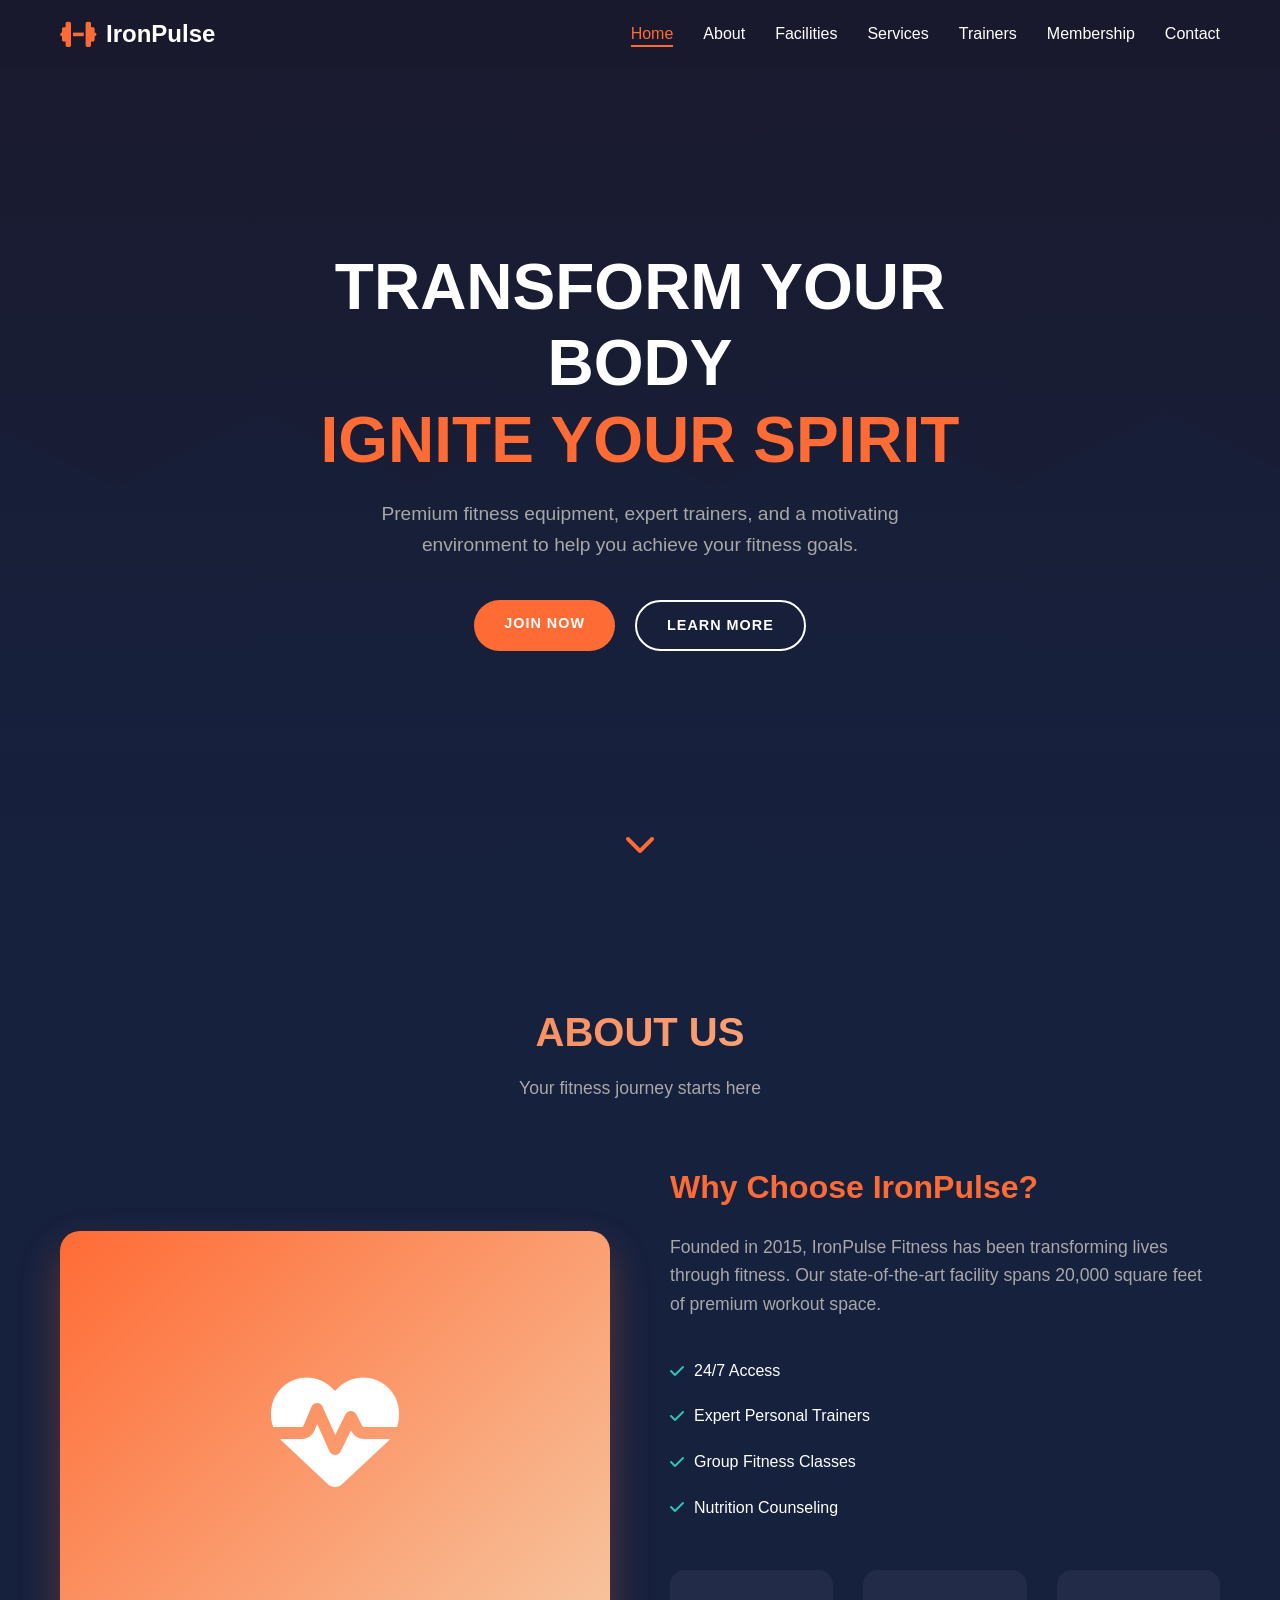
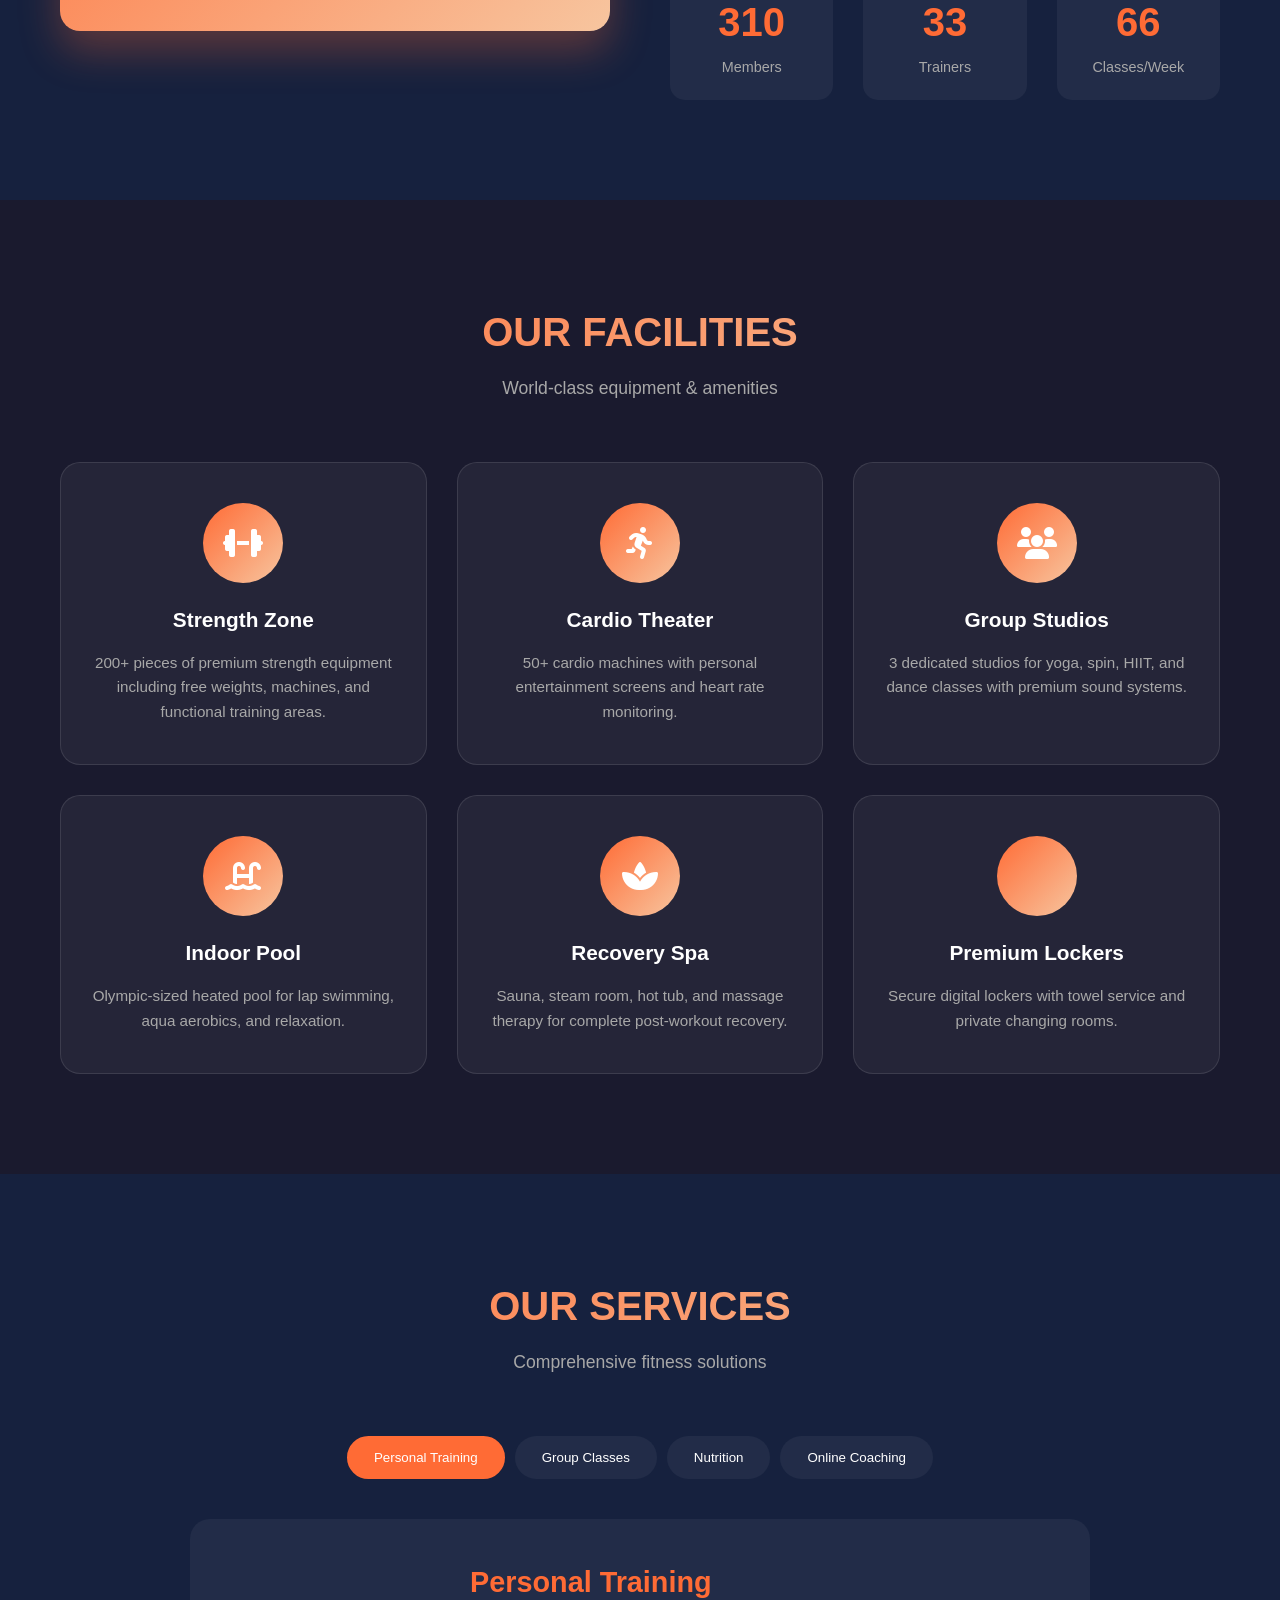
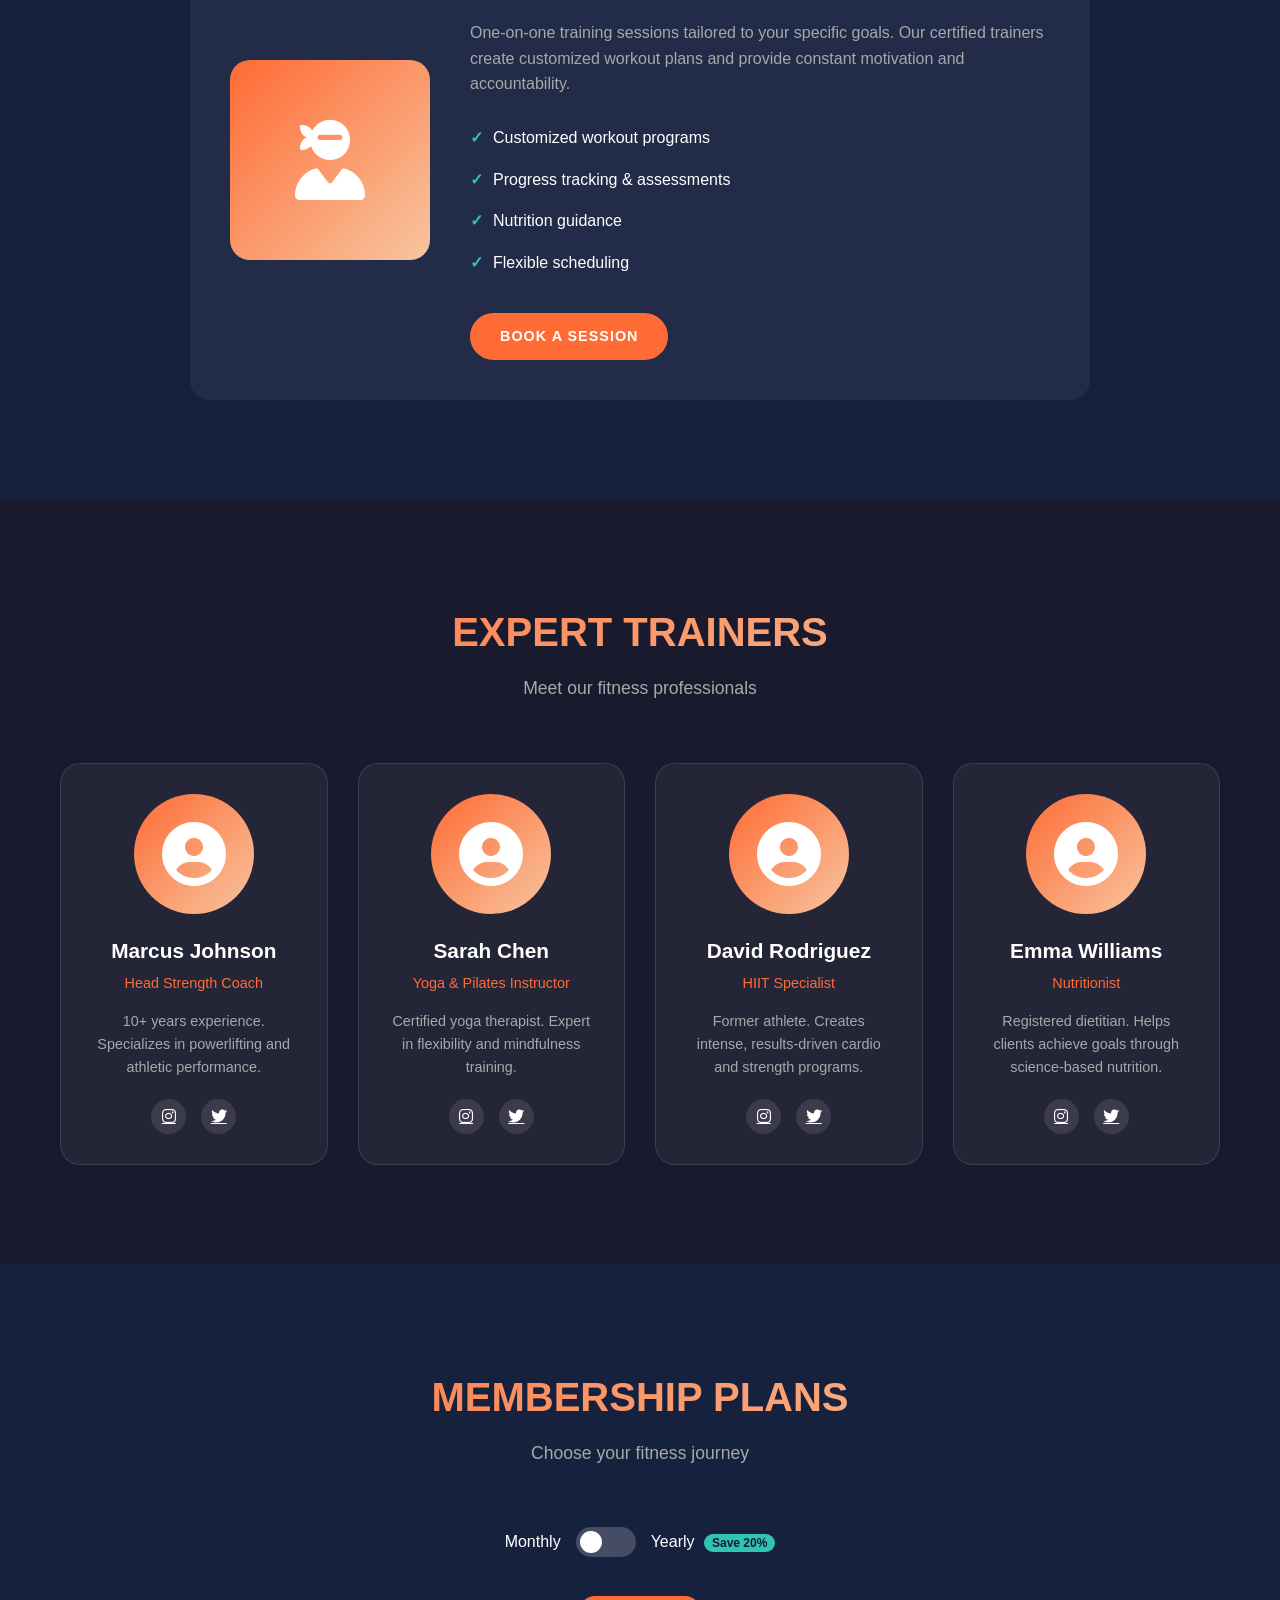
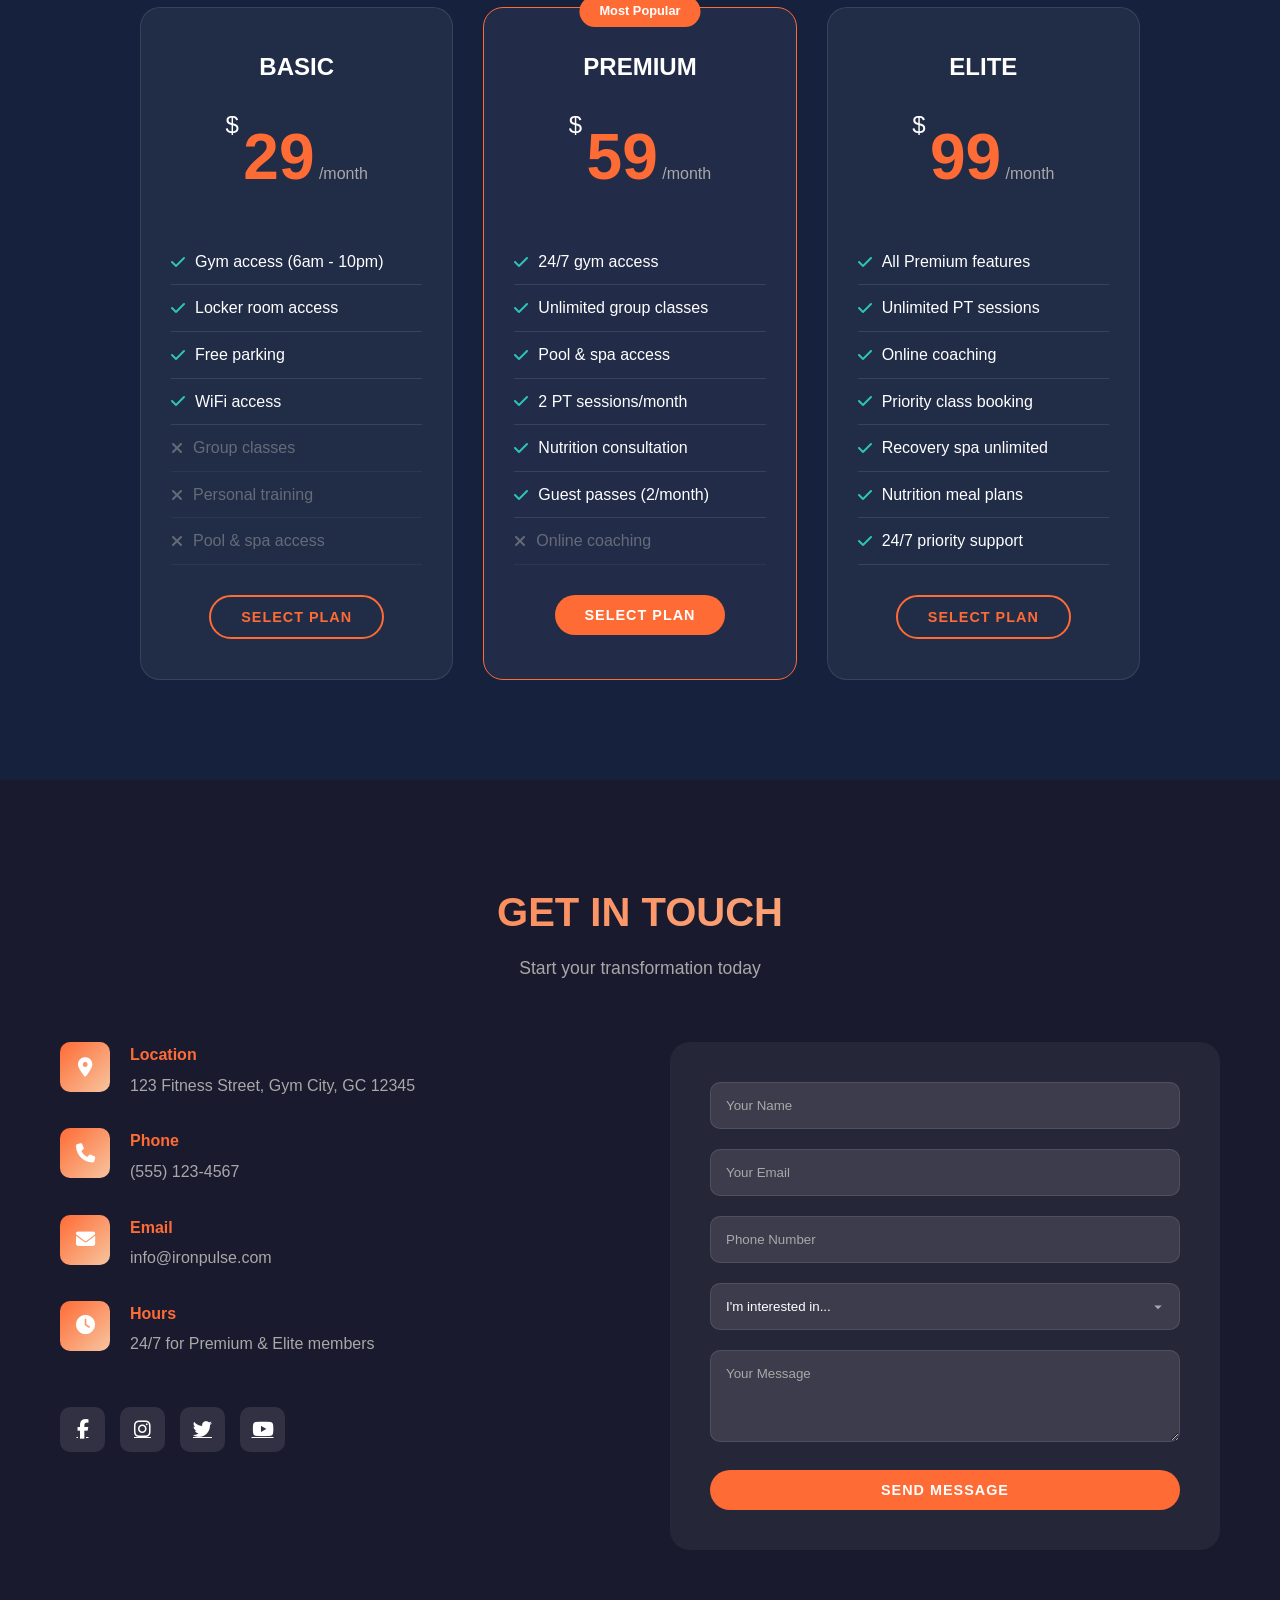
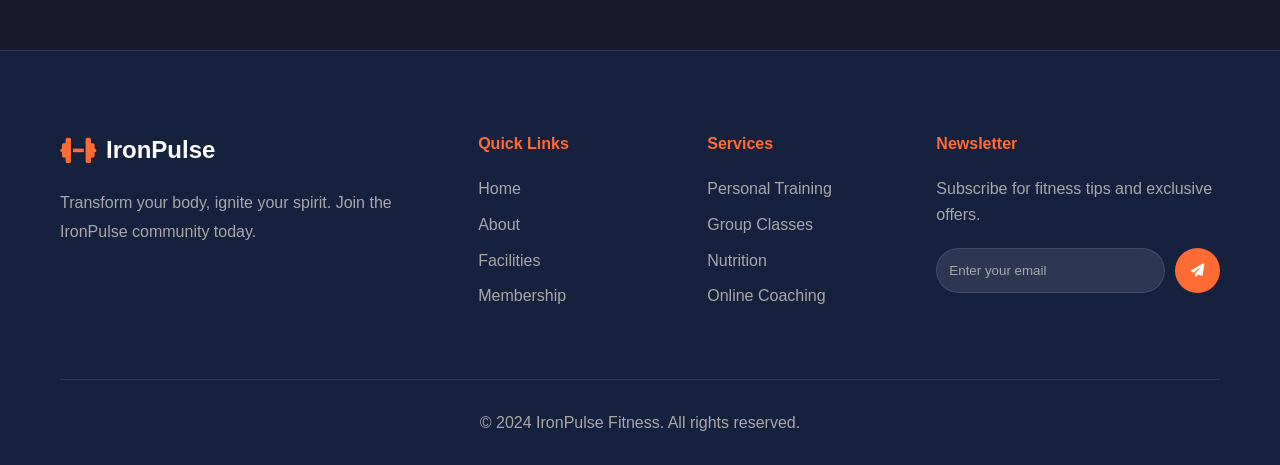
==== index.html @ b2f6a058 "Added files" ====
<!DOCTYPE html>
<html lang="en">
<head>
    <meta charset="UTF-8">
    <meta name="viewport" content="width=device-width, initial-scale=1.0">
    <title>IronPulse Fitness - Premium Gym</title>
    <link rel="stylesheet" href="styles.css">
    <link rel="stylesheet" href="https://cdnjs.cloudflare.com/ajax/libs/font-awesome/6.4.0/css/all.min.css">
</head>
<body>
    <!-- Navigation -->
    <nav class="navbar" id="navbar">
        <div class="nav-container">
            <a href="#" class="logo">
                <i class="fas fa-dumbbell"></i>
                <span>IronPulse</span>
            </a>
            <ul class="nav-links" id="navLinks">
                <li><a href="#home" class="active">Home</a></li>
                <li><a href="#about">About</a></li>
                <li><a href="#facilities">Facilities</a></li>
                <li><a href="#services">Services</a></li>
                <li><a href="#trainers">Trainers</a></li>
                <li><a href="#membership">Membership</a></li>
                <li><a href="#contact">Contact</a></li>
            </ul>
            <div class="hamburger" id="hamburger">
                <span></span>
                <span></span>
                <span></span>
            </div>
        </div>
    </nav>

    <!-- Hero Section -->
    <section id="home" class="hero">
        <div class="hero-content">
            <h1 class="hero-title">Transform Your Body<br><span>Ignite Your Spirit</span></h1>
            <p class="hero-text">Premium fitness equipment, expert trainers, and a motivating environment to help you achieve your fitness goals.</p>
            <div class="hero-buttons">
                <a href="#membership" class="btn btn-primary">Join Now</a>
                <a href="#about" class="btn btn-secondary">Learn More</a>
            </div>
        </div>
        <div class="scroll-indicator">
            <i class="fas fa-chevron-down"></i>
        </div>
    </section>

    <!-- About Section -->
    <section id="about" class="about">
        <div class="container">
            <div class="section-header">
                <h2 class="section-title">About Us</h2>
                <p class="section-subtitle">Your fitness journey starts here</p>
            </div>
            <div class="about-content">
                <div class="about-image">
                    <div class="image-frame">
                        <i class="fas fa-heartbeat"></i>
                    </div>
                </div>
                <div class="about-text">
                    <h3>Why Choose IronPulse?</h3>
                    <p>Founded in 2015, IronPulse Fitness has been transforming lives through fitness. Our state-of-the-art facility spans 20,000 square feet of premium workout space.</p>
                    <ul class="about-features">
                        <li><i class="fas fa-check"></i> 24/7 Access</li>
                        <li><i class="fas fa-check"></i> Expert Personal Trainers</li>
                        <li><i class="fas fa-check"></i> Group Fitness Classes</li>
                        <li><i class="fas fa-check"></i> Nutrition Counseling</li>
                    </ul>
                    <div class="stats">
                        <div class="stat-item">
                            <span class="stat-number" data-target="5000">0</span>
                            <span class="stat-label">Members</span>
                        </div>
                        <div class="stat-item">
                            <span class="stat-number" data-target="50">0</span>
                            <span class="stat-label">Trainers</span>
                        </div>
                        <div class="stat-item">
                            <span class="stat-number" data-target="100">0</span>
                            <span class="stat-label">Classes/Week</span>
                        </div>
                    </div>
                </div>
            </div>
        </div>
    </section>

    <!-- Facilities Section -->
    <section id="facilities" class="facilities">
        <div class="container">
            <div class="section-header">
                <h2 class="section-title">Our Facilities</h2>
                <p class="section-subtitle">World-class equipment & amenities</p>
            </div>
            <div class="facilities-grid">
                <div class="facility-card">
                    <div class="facility-icon">
                        <i class="fas fa-dumbbell"></i>
                    </div>
                    <h3>Strength Zone</h3>
                    <p>200+ pieces of premium strength equipment including free weights, machines, and functional training areas.</p>
                </div>
                <div class="facility-card">
                    <div class="facility-icon">
                        <i class="fas fa-running"></i>
                    </div>
                    <h3>Cardio Theater</h3>
                    <p>50+ cardio machines with personal entertainment screens and heart rate monitoring.</p>
                </div>
                <div class="facility-card">
                    <div class="facility-icon">
                        <i class="fas fa-users"></i>
                    </div>
                    <h3>Group Studios</h3>
                    <p>3 dedicated studios for yoga, spin, HIIT, and dance classes with premium sound systems.</p>
                </div>
                <div class="facility-card">
                    <div class="facility-icon">
                        <i class="fas fa-swimming-pool"></i>
                    </div>
                    <h3>Indoor Pool</h3>
                    <p>Olympic-sized heated pool for lap swimming, aqua aerobics, and relaxation.</p>
                </div>
                <div class="facility-card">
                    <div class="facility-icon">
                        <i class="fas fa-spa"></i>
                    </div>
                    <h3>Recovery Spa</h3>
                    <p>Sauna, steam room, hot tub, and massage therapy for complete post-workout recovery.</p>
                </div>
                <div class="facility-card">
                    <div class="facility-icon">
                        <i class="fas fa-locker"></i>
                    </div>
                    <h3>Premium Lockers</h3>
                    <p>Secure digital lockers with towel service and private changing rooms.</p>
                </div>
            </div>
        </div>
    </section>

    <!-- Services Section -->
    <section id="services" class="services">
        <div class="container">
            <div class="section-header">
                <h2 class="section-title">Our Services</h2>
                <p class="section-subtitle">Comprehensive fitness solutions</p>
            </div>
            <div class="services-container">
                <div class="service-tabs">
                    <button class="tab-btn active" data-tab="personal">Personal Training</button>
                    <button class="tab-btn" data-tab="group">Group Classes</button>
                    <button class="tab-btn" data-tab="nutrition">Nutrition</button>
                    <button class="tab-btn" data-tab="online">Online Coaching</button>
                </div>
                <div class="tab-content">
                    <div id="personal" class="tab-pane active">
                        <div class="service-content">
                            <div class="service-image">
                                <i class="fas fa-user-ninja"></i>
                            </div>
                            <div class="service-text">
                                <h3>Personal Training</h3>
                                <p>One-on-one training sessions tailored to your specific goals. Our certified trainers create customized workout plans and provide constant motivation and accountability.</p>
                                <ul>
                                    <li>Customized workout programs</li>
                                    <li>Progress tracking & assessments</li>
                                    <li>Nutrition guidance</li>
                                    <li>Flexible scheduling</li>
                                </ul>
                                <a href="#contact" class="btn btn-primary">Book a Session</a>
                            </div>
                        </div>
                    </div>
                    <div id="group" class="tab-pane">
                        <div class="service-content">
                            <div class="service-image">
                                <i class="fas fa-users-cog"></i>
                            </div>
                            <div class="service-text">
                                <h3>Group Fitness Classes</h3>
                                <p>High-energy group workouts led by inspiring instructors. From yoga to HIIT, find your perfect class and join our fitness community.</p>
                                <ul>
                                    <li>Yoga & Pilates</li>
                                    <li>Spin & Cycle</li>
                                    <li>HIIT & Bootcamp</li>
                                    <li>Zumba & Dance</li>
                                </ul>
                                <a href="#contact" class="btn btn-primary">View Schedule</a>
                            </div>
                        </div>
                    </div>
                    <div id="nutrition" class="tab-pane">
                        <div class="service-content">
                            <div class="service-image">
                                <i class="fas fa-apple-alt"></i>
                            </div>
                            <div class="service-text">
                                <h3>Nutrition Counseling</h3>
                                <p>Expert nutritionists create personalized meal plans to complement your fitness routine. Learn to fuel your body for optimal performance.</p>
                                <ul>
                                    <li>Personalized meal plans</li>
                                    <li>Body composition analysis</li>
                                    <li>Supplement guidance</li>
                                    <li>Ongoing support & adjustments</li>
                                </ul>
                                <a href="#contact" class="btn btn-primary">Get Started</a>
                            </div>
                        </div>
                    </div>
                    <div id="online" class="tab-pane">
                        <div class="service-content">
                            <div class="service-image">
                                <i class="fas fa-laptop"></i>
                            </div>
                            <div class="service-text">
                                <h3>Online Coaching</h3>
                                <p>Train anywhere with our virtual coaching platform. Get workouts, nutrition plans, and check-ins from your personal trainer via our mobile app.</p>
                                <ul>
                                    <li>Custom workout videos</li>
                                    <li>24/7 trainer messaging</li>
                                    <li>Progress photo tracking</li>
                                    <li>Live virtual sessions</li>
                                </ul>
                                <a href="#contact" class="btn btn-primary">Learn More</a>
                            </div>
                        </div>
                    </div>
                </div>
            </div>
        </div>
    </section>

    <!-- Trainers Section -->
    <section id="trainers" class="trainers">
        <div class="container">
            <div class="section-header">
                <h2 class="section-title">Expert Trainers</h2>
                <p class="section-subtitle">Meet our fitness professionals</p>
            </div>
            <div class="trainers-grid">
                <div class="trainer-card">
                    <div class="trainer-image">
                        <i class="fas fa-user-circle"></i>
                    </div>
                    <h3>Marcus Johnson</h3>
                    <p class="trainer-role">Head Strength Coach</p>
                    <p class="trainer-bio">10+ years experience. Specializes in powerlifting and athletic performance.</p>
                    <div class="trainer-social">
                        <a href="#"><i class="fab fa-instagram"></i></a>
                        <a href="#"><i class="fab fa-twitter"></i></a>
                    </div>
                </div>
                <div class="trainer-card">
                    <div class="trainer-image">
                        <i class="fas fa-user-circle"></i>
                    </div>
                    <h3>Sarah Chen</h3>
                    <p class="trainer-role">Yoga & Pilates Instructor</p>
                    <p class="trainer-bio">Certified yoga therapist. Expert in flexibility and mindfulness training.</p>
                    <div class="trainer-social">
                        <a href="#"><i class="fab fa-instagram"></i></a>
                        <a href="#"><i class="fab fa-twitter"></i></a>
                    </div>
                </div>
                <div class="trainer-card">
                    <div class="trainer-image">
                        <i class="fas fa-user-circle"></i>
                    </div>
                    <h3>David Rodriguez</h3>
                    <p class="trainer-role">HIIT Specialist</p>
                    <p class="trainer-bio">Former athlete. Creates intense, results-driven cardio and strength programs.</p>
                    <div class="trainer-social">
                        <a href="#"><i class="fab fa-instagram"></i></a>
                        <a href="#"><i class="fab fa-twitter"></i></a>
                    </div>
                </div>
                <div class="trainer-card">
                    <div class="trainer-image">
                        <i class="fas fa-user-circle"></i>
                    </div>
                    <h3>Emma Williams</h3>
                    <p class="trainer-role">Nutritionist</p>
                    <p class="trainer-bio">Registered dietitian. Helps clients achieve goals through science-based nutrition.</p>
                    <div class="trainer-social">
                        <a href="#"><i class="fab fa-instagram"></i></a>
                        <a href="#"><i class="fab fa-twitter"></i></a>
                    </div>
                </div>
            </div>
        </div>
    </section>

    <!-- Membership Section -->
    <section id="membership" class="membership">
        <div class="container">
            <div class="section-header">
                <h2 class="section-title">Membership Plans</h2>
                <p class="section-subtitle">Choose your fitness journey</p>
            </div>
            <div class="pricing-toggle">
                <span class="toggle-label">Monthly</span>
                <label class="switch">
                    <input type="checkbox" id="billingToggle">
                    <span class="slider"></span>
                </label>
                <span class="toggle-label">Yearly <span class="save-badge">Save 20%</span></span>
            </div>
            <div class="pricing-grid">
                <div class="pricing-card">
                    <h3 class="plan-name">Basic</h3>
                    <div class="plan-price">
                        <span class="currency">$</span>
                        <span class="amount" data-monthly="29" data-yearly="279">29</span>
                        <span class="period">/month</span>
                    </div>
                    <ul class="plan-features">
                        <li><i class="fas fa-check"></i> Gym access (6am - 10pm)</li>
                        <li><i class="fas fa-check"></i> Locker room access</li>
                        <li><i class="fas fa-check"></i> Free parking</li>
                        <li><i class="fas fa-check"></i> WiFi access</li>
                        <li class="disabled"><i class="fas fa-times"></i> Group classes</li>
                        <li class="disabled"><i class="fas fa-times"></i> Personal training</li>
                        <li class="disabled"><i class="fas fa-times"></i> Pool & spa access</li>
                    </ul>
                    <button class="btn btn-outline">Select Plan</button>
                </div>
                <div class="pricing-card featured">
                    <div class="popular-badge">Most Popular</div>
                    <h3 class="plan-name">Premium</h3>
                    <div class="plan-price">
                        <span class="currency">$</span>
                        <span class="amount" data-monthly="59" data-yearly="567">59</span>
                        <span class="period">/month</span>
                    </div>
                    <ul class="plan-features">
                        <li><i class="fas fa-check"></i> 24/7 gym access</li>
                        <li><i class="fas fa-check"></i> Unlimited group classes</li>
                        <li><i class="fas fa-check"></i> Pool & spa access</li>
                        <li><i class="fas fa-check"></i> 2 PT sessions/month</li>
                        <li><i class="fas fa-check"></i> Nutrition consultation</li>
                        <li><i class="fas fa-check"></i> Guest passes (2/month)</li>
                        <li class="disabled"><i class="fas fa-times"></i> Online coaching</li>
                    </ul>
                    <button class="btn btn-primary">Select Plan</button>
                </div>
                <div class="pricing-card">
                    <h3 class="plan-name">Elite</h3>
                    <div class="plan-price">
                        <span class="currency">$</span>
                        <span class="amount" data-monthly="99" data-yearly="950">99</span>
                        <span class="period">/month</span>
                    </div>
                    <ul class="plan-features">
                        <li><i class="fas fa-check"></i> All Premium features</li>
                        <li><i class="fas fa-check"></i> Unlimited PT sessions</li>
                        <li><i class="fas fa-check"></i> Online coaching</li>
                        <li><i class="fas fa-check"></i> Priority class booking</li>
                        <li><i class="fas fa-check"></i> Recovery spa unlimited</li>
                        <li><i class="fas fa-check"></i> Nutrition meal plans</li>
                        <li><i class="fas fa-check"></i> 24/7 priority support</li>
                    </ul>
                    <button class="btn btn-outline">Select Plan</button>
                </div>
            </div>
        </div>
    </section>

    <!-- Contact Section -->
    <section id="contact" class="contact">
        <div class="container">
            <div class="section-header">
                <h2 class="section-title">Get In Touch</h2>
                <p class="section-subtitle">Start your transformation today</p>
            </div>
            <div class="contact-content">
                <div class="contact-info">
                    <div class="info-item">
                        <i class="fas fa-map-marker-alt"></i>
                        <div>
                            <h4>Location</h4>
                            <p>123 Fitness Street, Gym City, GC 12345</p>
                        </div>
                    </div>
                    <div class="info-item">
                        <i class="fas fa-phone"></i>
                        <div>
                            <h4>Phone</h4>
                            <p>(555) 123-4567</p>
                        </div>
                    </div>
                    <div class="info-item">
                        <i class="fas fa-envelope"></i>
                        <div>
                            <h4>Email</h4>
                            <p>info@ironpulse.com</p>
                        </div>
                    </div>
                    <div class="info-item">
                        <i class="fas fa-clock"></i>
                        <div>
                            <h4>Hours</h4>
                            <p>24/7 for Premium & Elite members</p>
                        </div>
                    </div>
                    <div class="social-links">
                        <a href="#"><i class="fab fa-facebook-f"></i></a>
                        <a href="#"><i class="fab fa-instagram"></i></a>
                        <a href="#"><i class="fab fa-twitter"></i></a>
                        <a href="#"><i class="fab fa-youtube"></i></a>
                    </div>
                </div>
                <form class="contact-form" id="contactForm">
                    <div class="form-group">
                        <input type="text" id="name" placeholder="Your Name" required>
                    </div>
                    <div class="form-group">
                        <input type="email" id="email" placeholder="Your Email" required>
                    </div>
                    <div class="form-group">
                        <input type="tel" id="phone" placeholder="Phone Number">
                    </div>
                    <div class="form-group">
                        <select id="interest" required>
                            <option value="">I'm interested in...</option>
                            <option value="membership">Membership</option>
                            <option value="personal-training">Personal Training</option>
                            <option value="group-classes">Group Classes</option>
                            <option value="nutrition">Nutrition Counseling</option>
                        </select>
                    </div>
                    <div class="form-group">
                        <textarea id="message" rows="4" placeholder="Your Message"></textarea>
                    </div>
                    <button type="submit" class="btn btn-primary btn-full">Send Message</button>
                </form>
            </div>
        </div>
    </section>

    <!-- Footer -->
    <footer class="footer">
        <div class="container">
            <div class="footer-content">
                <div class="footer-brand">
                    <a href="#" class="logo">
                        <i class="fas fa-dumbbell"></i>
                        <span>IronPulse</span>
                    </a>
                    <p>Transform your body, ignite your spirit. Join the IronPulse community today.</p>
                </div>
                <div class="footer-links">
                    <h4>Quick Links</h4>
                    <ul>
                        <li><a href="#home">Home</a></li>
                        <li><a href="#about">About</a></li>
                        <li><a href="#facilities">Facilities</a></li>
                        <li><a href="#membership">Membership</a></li>
                    </ul>
                </div>
                <div class="footer-links">
                    <h4>Services</h4>
                    <ul>
                        <li><a href="#services">Personal Training</a></li>
                        <li><a href="#services">Group Classes</a></li>
                        <li><a href="#services">Nutrition</a></li>
                        <li><a href="#services">Online Coaching</a></li>
                    </ul>
                </div>
                <div class="footer-newsletter">
                    <h4>Newsletter</h4>
                    <p>Subscribe for fitness tips and exclusive offers.</p>
                    <form class="newsletter-form" id="newsletterForm">
                        <input type="email" placeholder="Enter your email" required>
                        <button type="submit"><i class="fas fa-paper-plane"></i></button>
                    </form>
                </div>
            </div>
            <div class="footer-bottom">
                <p>&copy; 2024 IronPulse Fitness. All rights reserved.</p>
            </div>
        </div>
    </footer>

    <!-- Back to Top Button -->
    <button class="back-to-top" id="backToTop">
        <i class="fas fa-arrow-up"></i>
    </button>

    <script src="script.js"></script>
</body>
</html>
---- styles.css ----
/* CSS Variables */
:root {
    --primary-color: #ff6b35;
    --secondary-color: #f7c59f;
    --accent-color: #2ec4b6;
    --dark-color: #1a1a2e;
    --darker-color: #16213e;
    --light-color: #ffffff;
    --gray-color: #a8a8a8;
    --transition: all 0.3s ease;
}

/* Reset & Base */
* {
    margin: 0;
    padding: 0;
    box-sizing: border-box;
}

html {
    scroll-behavior: smooth;
}

body {
    font-family: 'Segoe UI', Tahoma, Geneva, Verdana, sans-serif;
    background-color: var(--dark-color);
    color: var(--light-color);
    line-height: 1.6;
    overflow-x: hidden;
}

.container {
    max-width: 1200px;
    margin: 0 auto;
    padding: 0 20px;
}

/* Buttons */
.btn {
    display: inline-block;
    padding: 12px 30px;
    border-radius: 50px;
    text-decoration: none;
    font-weight: 600;
    text-transform: uppercase;
    letter-spacing: 1px;
    transition: var(--transition);
    cursor: pointer;
    border: none;
    font-size: 0.9rem;
}

.btn-primary {
    background: var(--primary-color);
    color: var(--light-color);
}

.btn-primary:hover {
    background: #e55a2b;
    transform: translateY(-3px);
    box-shadow: 0 10px 20px rgba(255, 107, 53, 0.3);
}

.btn-secondary {
    background: transparent;
    color: var(--light-color);
    border: 2px solid var(--light-color);
}

.btn-secondary:hover {
    background: var(--light-color);
    color: var(--dark-color);
}

.btn-outline {
    background: transparent;
    color: var(--primary-color);
    border: 2px solid var(--primary-color);
}

.btn-outline:hover {
    background: var(--primary-color);
    color: var(--light-color);
}

.btn-full {
    width: 100%;
}

/* Section Headers */
.section-header {
    text-align: center;
    margin-bottom: 60px;
}

.section-title {
    font-size: 2.5rem;
    font-weight: 800;
    text-transform: uppercase;
    margin-bottom: 10px;
    background: linear-gradient(135deg, var(--primary-color), var(--secondary-color));
    -webkit-background-clip: text;
    -webkit-text-fill-color: transparent;
    background-clip: text;
}

.section-subtitle {
    color: var(--gray-color);
    font-size: 1.1rem;
}

/* Navigation */
.navbar {
    position: fixed;
    top: 0;
    left: 0;
    right: 0;
    z-index: 1000;
    background: rgba(26, 26, 46, 0.95);
    backdrop-filter: blur(10px);
    padding: 15px 0;
    transition: var(--transition);
}

.navbar.scrolled {
    padding: 10px 0;
    box-shadow: 0 5px 20px rgba(0, 0, 0, 0.3);
}

.nav-container {
    max-width: 1200px;
    margin: 0 auto;
    padding: 0 20px;
    display: flex;
    justify-content: space-between;
    align-items: center;
}

.logo {
    display: flex;
    align-items: center;
    gap: 10px;
    font-size: 1.5rem;
    font-weight: 800;
    color: var(--light-color);
    text-decoration: none;
}

.logo i {
    color: var(--primary-color);
    font-size: 1.8rem;
}

.nav-links {
    display: flex;
    list-style: none;
    gap: 30px;
}

.nav-links a {
    color: var(--light-color);
    text-decoration: none;
    font-weight: 500;
    transition: var(--transition);
    position: relative;
}

.nav-links a::after {
    content: '';
    position: absolute;
    bottom: -5px;
    left: 0;
    width: 0;
    height: 2px;
    background: var(--primary-color);
    transition: var(--transition);
}

.nav-links a:hover::after,
.nav-links a.active::after {
    width: 100%;
}

.nav-links a:hover,
.nav-links a.active {
    color: var(--primary-color);
}

.hamburger {
    display: none;
    flex-direction: column;
    cursor: pointer;
    gap: 5px;
}

.hamburger span {
    width: 25px;
    height: 3px;
    background: var(--light-color);
    transition: var(--transition);
}

/* Hero Section */
.hero {
    height: 100vh;
    display: flex;
    align-items: center;
    justify-content: center;
    text-align: center;
    background: linear-gradient(rgba(26, 26, 46, 0.8), rgba(22, 33, 62, 0.9)),
                url('data:image/svg+xml,<svg xmlns="http://www.w3.org/2000/svg" viewBox="0 0 1200 600"><rect fill="%231a1a2e" width="1200" height="600"/><path fill="%2316213e" d="M0 300L50 325L100 300L150 275L200 300L250 325L300 300L350 275L400 300L450 325L500 300L550 275L600 300L650 325L700 300L750 275L800 300L850 325L900 300L950 275L1000 300L1050 325L1100 300L1150 275L1200 300V600H0V300Z"/></svg>');
    background-size: cover;
    background-position: center;
    position: relative;
}

.hero-content {
    max-width: 800px;
    padding: 0 20px;
    animation: fadeInUp 1s ease;
}

.hero-title {
    font-size: 4rem;
    font-weight: 900;
    line-height: 1.2;
    margin-bottom: 20px;
    text-transform: uppercase;
}

.hero-title span {
    color: var(--primary-color);
    display: block;
}

.hero-text {
    font-size: 1.2rem;
    color: var(--gray-color);
    margin-bottom: 40px;
    max-width: 600px;
    margin-left: auto;
    margin-right: auto;
}

.hero-buttons {
    display: flex;
    gap: 20px;
    justify-content: center;
    flex-wrap: wrap;
}

.scroll-indicator {
    position: absolute;
    bottom: 30px;
    left: 50%;
    transform: translateX(-50%);
    animation: bounce 2s infinite;
    color: var(--primary-color);
    font-size: 2rem;
}

@keyframes fadeInUp {
    from {
        opacity: 0;
        transform: translateY(30px);
    }
    to {
        opacity: 1;
        transform: translateY(0);
    }
}

@keyframes bounce {
    0%, 20%, 50%, 80%, 100% {
        transform: translateX(-50%) translateY(0);
    }
    40% {
        transform: translateX(-50%) translateY(-10px);
    }
    60% {
        transform: translateX(-50%) translateY(-5px);
    }
}

/* About Section */
.about {
    padding: 100px 0;
    background: var(--darker-color);
}

.about-content {
    display: grid;
    grid-template-columns: 1fr 1fr;
    gap: 60px;
    align-items: center;
}

.about-image {
    position: relative;
}

.image-frame {
    width: 100%;
    height: 400px;
    background: linear-gradient(135deg, var(--primary-color), var(--secondary-color));
    border-radius: 20px;
    display: flex;
    align-items: center;
    justify-content: center;
    font-size: 8rem;
    color: var(--light-color);
    box-shadow: 0 20px 40px rgba(255, 107, 53, 0.3);
}

.about-text h3 {
    font-size: 2rem;
    margin-bottom: 20px;
    color: var(--primary-color);
}

.about-text > p {
    color: var(--gray-color);
    margin-bottom: 30px;
    font-size: 1.1rem;
}

.about-features {
    list-style: none;
    margin-bottom: 40px;
}

.about-features li {
    padding: 10px 0;
    color: var(--light-color);
    display: flex;
    align-items: center;
    gap: 10px;
}

.about-features i {
    color: var(--accent-color);
}

.stats {
    display: grid;
    grid-template-columns: repeat(3, 1fr);
    gap: 30px;
}

.stat-item {
    text-align: center;
    padding: 20px;
    background: rgba(255, 255, 255, 0.05);
    border-radius: 15px;
}

.stat-number {
    display: block;
    font-size: 2.5rem;
    font-weight: 800;
    color: var(--primary-color);
}

.stat-label {
    color: var(--gray-color);
    font-size: 0.9rem;
}

/* Facilities Section */
.facilities {
    padding: 100px 0;
    background: var(--dark-color);
}

.facilities-grid {
    display: grid;
    grid-template-columns: repeat(auto-fit, minmax(300px, 1fr));
    gap: 30px;
}

.facility-card {
    background: rgba(255, 255, 255, 0.05);
    padding: 40px 30px;
    border-radius: 20px;
    text-align: center;
    transition: var(--transition);
    border: 1px solid rgba(255, 255, 255, 0.1);
}

.facility-card:hover {
    transform: translateY(-10px);
    background: rgba(255, 255, 255, 0.1);
    border-color: var(--primary-color);
}

.facility-icon {
    width: 80px;
    height: 80px;
    background: linear-gradient(135deg, var(--primary-color), var(--secondary-color));
    border-radius: 50%;
    display: flex;
    align-items: center;
    justify-content: center;
    margin: 0 auto 20px;
    font-size: 2rem;
    color: var(--light-color);
}

.facility-card h3 {
    font-size: 1.3rem;
    margin-bottom: 15px;
}

.facility-card p {
    color: var(--gray-color);
    font-size: 0.95rem;
}

/* Services Section */
.services {
    padding: 100px 0;
    background: var(--darker-color);
}

.services-container {
    max-width: 900px;
    margin: 0 auto;
}

.service-tabs {
    display: flex;
    justify-content: center;
    gap: 10px;
    margin-bottom: 40px;
    flex-wrap: wrap;
}

.tab-btn {
    padding: 12px 25px;
    background: rgba(255, 255, 255, 0.05);
    border: 2px solid transparent;
    color: var(--light-color);
    border-radius: 50px;
    cursor: pointer;
    transition: var(--transition);
    font-weight: 500;
}

.tab-btn:hover,
.tab-btn.active {
    background: var(--primary-color);
    border-color: var(--primary-color);
}

.tab-content {
    background: rgba(255, 255, 255, 0.05);
    border-radius: 20px;
    padding: 40px;
}

.tab-pane {
    display: none;
    animation: fadeIn 0.5s ease;
}

.tab-pane.active {
    display: block;
}

@keyframes fadeIn {
    from { opacity: 0; }
    to { opacity: 1; }
}

.service-content {
    display: grid;
    grid-template-columns: 200px 1fr;
    gap: 40px;
    align-items: center;
}

.service-image {
    width: 200px;
    height: 200px;
    background: linear-gradient(135deg, var(--primary-color), var(--secondary-color));
    border-radius: 20px;
    display: flex;
    align-items: center;
    justify-content: center;
    font-size: 5rem;
    color: var(--light-color);
}

.service-text h3 {
    font-size: 1.8rem;
    margin-bottom: 15px;
    color: var(--primary-color);
}

.service-text > p {
    color: var(--gray-color);
    margin-bottom: 20px;
}

.service-text ul {
    list-style: none;
    margin-bottom: 30px;
}

.service-text li {
    padding: 8px 0;
    color: var(--light-color);
    display: flex;
    align-items: center;
    gap: 10px;
}

.service-text li::before {
    content: '✓';
    color: var(--accent-color);
    font-weight: bold;
}

/* Trainers Section */
.trainers {
    padding: 100px 0;
    background: var(--dark-color);
}

.trainers-grid {
    display: grid;
    grid-template-columns: repeat(auto-fit, minmax(250px, 1fr));
    gap: 30px;
}

.trainer-card {
    background: rgba(255, 255, 255, 0.05);
    border-radius: 20px;
    padding: 30px;
    text-align: center;
    transition: var(--transition);
    border: 1px solid rgba(255, 255, 255, 0.1);
}

.trainer-card:hover {
    transform: translateY(-10px);
    border-color: var(--primary-color);
}

.trainer-image {
    width: 120px;
    height: 120px;
    background: linear-gradient(135deg, var(--primary-color), var(--secondary-color));
    border-radius: 50%;
    margin: 0 auto 20px;
    display: flex;
    align-items: center;
    justify-content: center;
    font-size: 4rem;
    color: var(--light-color);
}

.trainer-card h3 {
    font-size: 1.3rem;
    margin-bottom: 5px;
}

.trainer-role {
    color: var(--primary-color);
    font-size: 0.9rem;
    margin-bottom: 15px;
}

.trainer-bio {
    color: var(--gray-color);
    font-size: 0.9rem;
    margin-bottom: 20px;
}

.trainer-social {
    display: flex;
    justify-content: center;
    gap: 15px;
}

.trainer-social a {
    width: 35px;
    height: 35px;
    background: rgba(255, 255, 255, 0.1);
    border-radius: 50%;
    display: flex;
    align-items: center;
    justify-content: center;
    color: var(--light-color);
    transition: var(--transition);
}

.trainer-social a:hover {
    background: var(--primary-color);
    transform: translateY(-3px);
}

/* Membership Section */
.membership {
    padding: 100px 0;
    background: var(--darker-color);
}

.pricing-toggle {
    display: flex;
    justify-content: center;
    align-items: center;
    gap: 15px;
    margin-bottom: 50px;
}

.toggle-label {
    font-weight: 500;
}

.save-badge {
    background: var(--accent-color);
    color: var(--dark-color);
    padding: 2px 8px;
    border-radius: 10px;
    font-size: 0.75rem;
    font-weight: 700;
    margin-left: 5px;
}

.switch {
    position: relative;
    display: inline-block;
    width: 60px;
    height: 30px;
}

.switch input {
    opacity: 0;
    width: 0;
    height: 0;
}

.slider {
    position: absolute;
    cursor: pointer;
    top: 0;
    left: 0;
    right: 0;
    bottom: 0;
    background: rgba(255, 255, 255, 0.2);
    transition: var(--transition);
    border-radius: 30px;
}

.slider::before {
    position: absolute;
    content: '';
    height: 22px;
    width: 22px;
    left: 4px;
    bottom: 4px;
    background: var(--light-color);
    transition: var(--transition);
    border-radius: 50%;
}

input:checked + .slider {
    background: var(--primary-color);
}

input:checked + .slider::before {
    transform: translateX(30px);
}

.pricing-grid {
    display: grid;
    grid-template-columns: repeat(auto-fit, minmax(300px, 1fr));
    gap: 30px;
    max-width: 1000px;
    margin: 0 auto;
}

.pricing-card {
    background: rgba(255, 255, 255, 0.05);
    border-radius: 20px;
    padding: 40px 30px;
    text-align: center;
    border: 1px solid rgba(255, 255, 255, 0.1);
    position: relative;
    transition: var(--transition);
}

.pricing-card:hover {
    transform: translateY(-10px);
    border-color: var(--primary-color);
}

.pricing-card.featured {
    border-color: var(--primary-color);
    transform: scale(1.05);
}

.pricing-card.featured:hover {
    transform: scale(1.05) translateY(-10px);
}

.popular-badge {
    position: absolute;
    top: -12px;
    left: 50%;
    transform: translateX(-50%);
    background: var(--primary-color);
    color: var(--light-color);
    padding: 5px 20px;
    border-radius: 20px;
    font-size: 0.8rem;
    font-weight: 600;
}

.plan-name {
    font-size: 1.5rem;
    margin-bottom: 20px;
    text-transform: uppercase;
}

.plan-price {
    margin-bottom: 30px;
}

.currency {
    font-size: 1.5rem;
    vertical-align: top;
}

.amount {
    font-size: 4rem;
    font-weight: 800;
    color: var(--primary-color);
}

.period {
    color: var(--gray-color);
}

.plan-features {
    list-style: none;
    margin-bottom: 30px;
    text-align: left;
}

.plan-features li {
    padding: 10px 0;
    border-bottom: 1px solid rgba(255, 255, 255, 0.1);
    display: flex;
    align-items: center;
    gap: 10px;
}

.plan-features li.disabled {
    color: var(--gray-color);
    opacity: 0.5;
}

.plan-features i {
    color: var(--accent-color);
}

.plan-features li.disabled i {
    color: var(--gray-color);
}

/* Contact Section */
.contact {
    padding: 100px 0;
    background: var(--dark-color);
}

.contact-content {
    display: grid;
    grid-template-columns: 1fr 1fr;
    gap: 60px;
}

.contact-info {
    display: flex;
    flex-direction: column;
    gap: 30px;
}

.info-item {
    display: flex;
    align-items: flex-start;
    gap: 20px;
}

.info-item i {
    width: 50px;
    height: 50px;
    background: linear-gradient(135deg, var(--primary-color), var(--secondary-color));
    border-radius: 10px;
    display: flex;
    align-items: center;
    justify-content: center;
    font-size: 1.2rem;
    flex-shrink: 0;
}

.info-item h4 {
    margin-bottom: 5px;
    color: var(--primary-color);
}

.info-item p {
    color: var(--gray-color);
}

.social-links {
    display: flex;
    gap: 15px;
    margin-top: 20px;
}

.social-links a {
    width: 45px;
    height: 45px;
    background: rgba(255, 255, 255, 0.1);
    border-radius: 10px;
    display: flex;
    align-items: center;
    justify-content: center;
    color: var(--light-color);
    font-size: 1.2rem;
    transition: var(--transition);
}

.social-links a:hover {
    background: var(--primary-color);
    transform: translateY(-5px);
}

.contact-form {
    background: rgba(255, 255, 255, 0.05);
    padding: 40px;
    border-radius: 20px;
}

.form-group {
    margin-bottom: 20px;
}

.form-group input,
.form-group select,
.form-group textarea {
    width: 100%;
    padding: 15px;
    background: rgba(255, 255, 255, 0.1);
    border: 1px solid rgba(255, 255, 255, 0.1);
    border-radius: 10px;
    color: var(--light-color);
    font-family: inherit;
    transition: var(--transition);
}

.form-group input:focus,
.form-group select:focus,
.form-group textarea:focus {
    outline: none;
    border-color: var(--primary-color);
}

.form-group input::placeholder,
.form-group textarea::placeholder {
    color: var(--gray-color);
}

.form-group select {
    cursor: pointer;
    appearance: none;
    background-image: url("data:image/svg+xml,%3Csvg xmlns='http://www.w3.org/2000/svg' width='12' height='12' fill='%23a8a8a8' viewBox='0 0 16 16'%3E%3Cpath d='M8 11L3 6h10l-5 5z'/%3E%3C/svg%3E");
    background-repeat: no-repeat;
    background-position: right 15px center;
}

.form-group select option {
    background: var(--dark-color);
}

/* Footer */
.footer {
    background: var(--darker-color);
    padding: 80px 0 30px;
    border-top: 1px solid rgba(255, 255, 255, 0.1);
}

.footer-content {
    display: grid;
    grid-template-columns: 2fr 1fr 1fr 1.5fr;
    gap: 40px;
    margin-bottom: 60px;
}

.footer-brand .logo {
    margin-bottom: 20px;
    display: inline-flex;
}

.footer-brand p {
    color: var(--gray-color);
    line-height: 1.8;
}

.footer-links h4 {
    margin-bottom: 20px;
    color: var(--primary-color);
}

.footer-links ul {
    list-style: none;
}

.footer-links li {
    margin-bottom: 10px;
}

.footer-links a {
    color: var(--gray-color);
    text-decoration: none;
    transition: var(--transition);
}

.footer-links a:hover {
    color: var(--primary-color);
    padding-left: 5px;
}

.footer-newsletter h4 {
    margin-bottom: 20px;
    color: var(--primary-color);
}

.footer-newsletter > p {
    color: var(--gray-color);
    margin-bottom: 20px;
}

.newsletter-form {
    display: flex;
    gap: 10px;
}

.newsletter-form input {
    flex: 1;
    padding: 12px;
    background: rgba(255, 255, 255, 0.1);
    border: 1px solid rgba(255, 255, 255, 0.1);
    border-radius: 50px;
    color: var(--light-color);
    font-family: inherit;
}

.newsletter-form input::placeholder {
    color: var(--gray-color);
}

.newsletter-form button {
    width: 45px;
    height: 45px;
    background: var(--primary-color);
    border: none;
    border-radius: 50%;
    color: var(--light-color);
    cursor: pointer;
    transition: var(--transition);
}

.newsletter-form button:hover {
    background: #e55a2b;
    transform: scale(1.1);
}

.footer-bottom {
    text-align: center;
    padding-top: 30px;
    border-top: 1px solid rgba(255, 255, 255, 0.1);
    color: var(--gray-color);
}

/* Back to Top Button */
.back-to-top {
    position: fixed;
    bottom: 30px;
    right: 30px;
    width: 50px;
    height: 50px;
    background: var(--primary-color);
    border: none;
    border-radius: 50%;
    color: var(--light-color);
    font-size: 1.2rem;
    cursor: pointer;
    opacity: 0;
    visibility: hidden;
    transition: var(--transition);
    z-index: 999;
}

.back-to-top.visible {
    opacity: 1;
    visibility: visible;
}

.back-to-top:hover {
    background: #e55a2b;
    transform: translateY(-5px);
}

/* Responsive Design */
@media (max-width: 992px) {
    .about-content,
    .contact-content {
        grid-template-columns: 1fr;
    }
    
    .about-image {
        order: -1;
    }
    
    .service-content {
        grid-template-columns: 1fr;
        text-align: center;
    }
    
    .service-image {
        margin: 0 auto;
    }
    
    .footer-content {
        grid-template-columns: 1fr 1fr;
    }
}

@media (max-width: 768px) {
    .nav-links {
        position: fixed;
        top: 70px;
        left: -100%;
        width: 100%;
        height: calc(100vh - 70px);
        background: var(--dark-color);
        flex-direction: column;
        align-items: center;
        padding: 40px 0;
        transition: var(--transition);
    }
    
    .nav-links.active {
        left: 0;
    }
    
    .hamburger {
        display: flex;
    }
    
    .hero-title {
        font-size: 2.5rem;
    }
    
    .section-title {
        font-size: 2rem;
    }
    
    .stats {
        grid-template-columns: 1fr;
    }
    
    .pricing-card.featured {
        transform: scale(1);
    }
    
    .pricing-card.featured:hover {
        transform: scale(1) translateY(-10px);
    }
    
    .footer-content {
        grid-template-columns: 1fr;
        text-align: center;
    }
    
    .social-links {
        justify-content: center;
    }
    
    .newsletter-form {
        max-width: 400px;
        margin: 0 auto;
    }
}
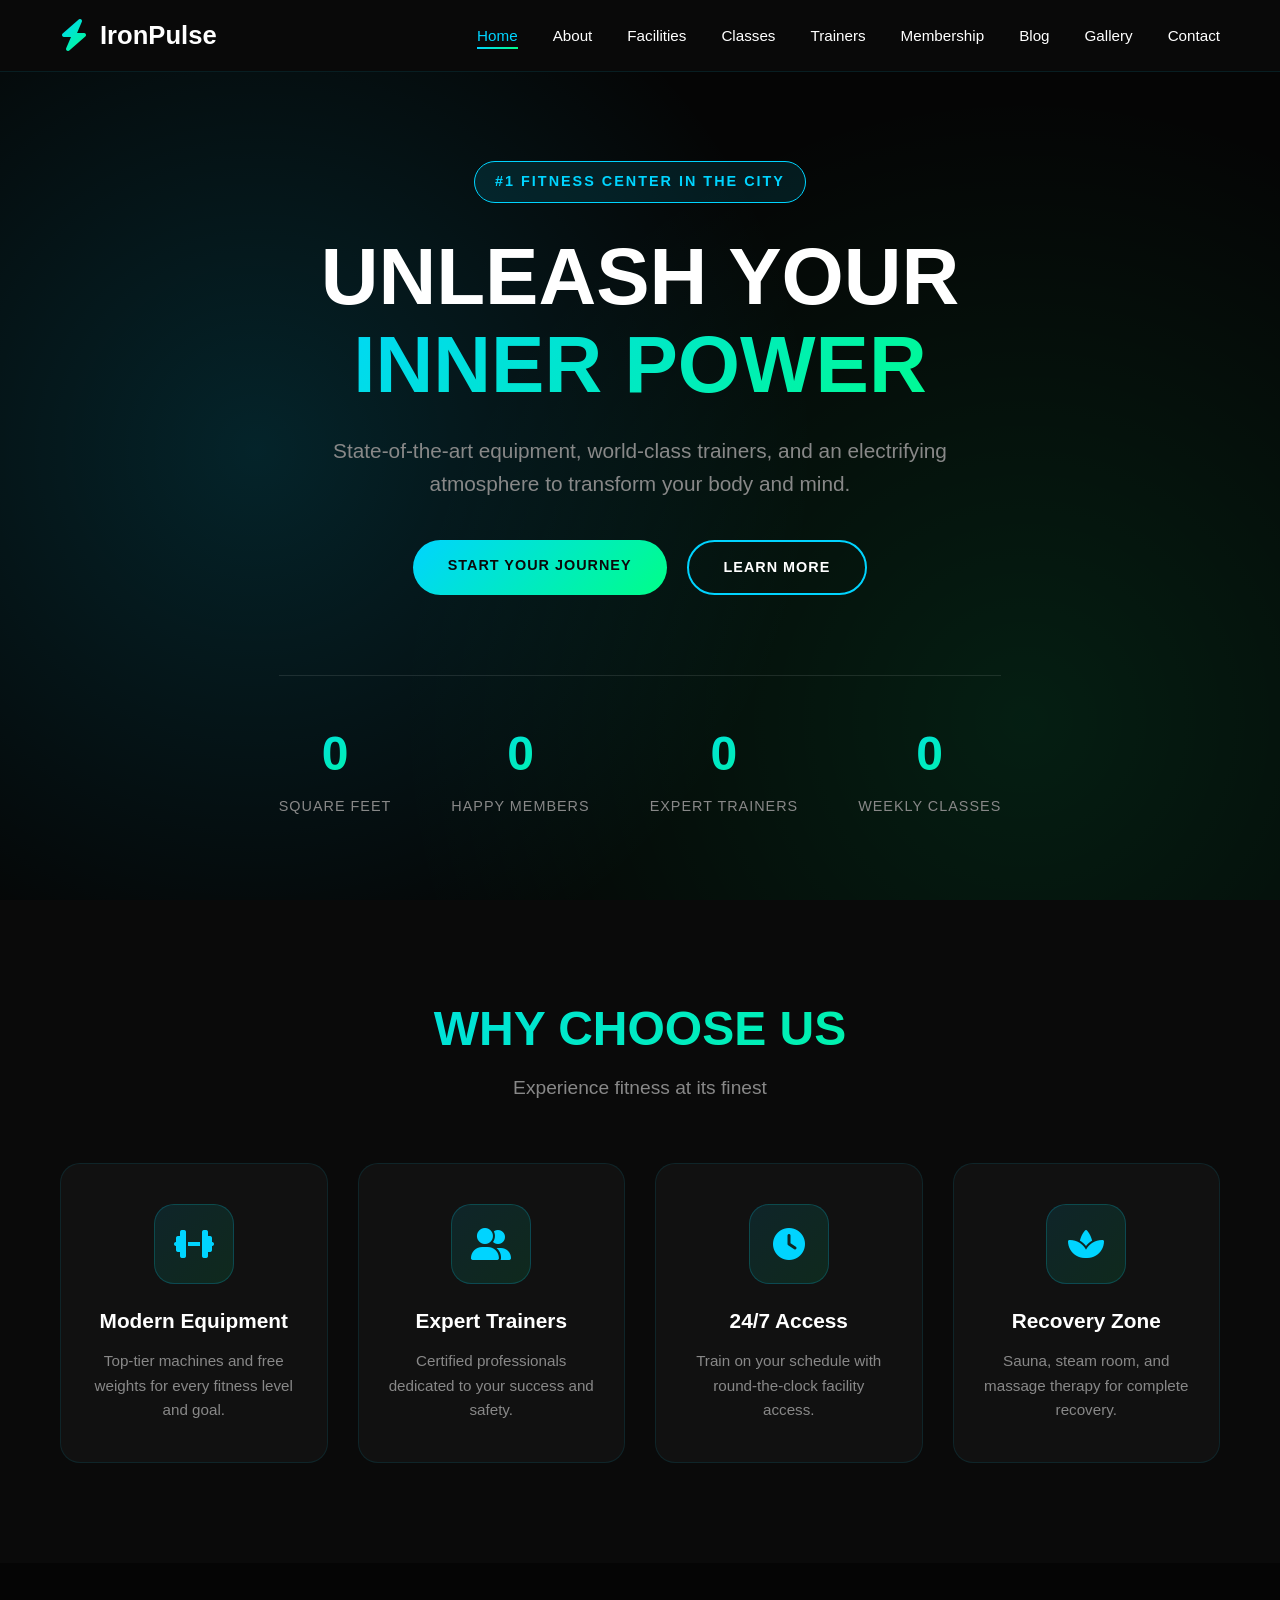
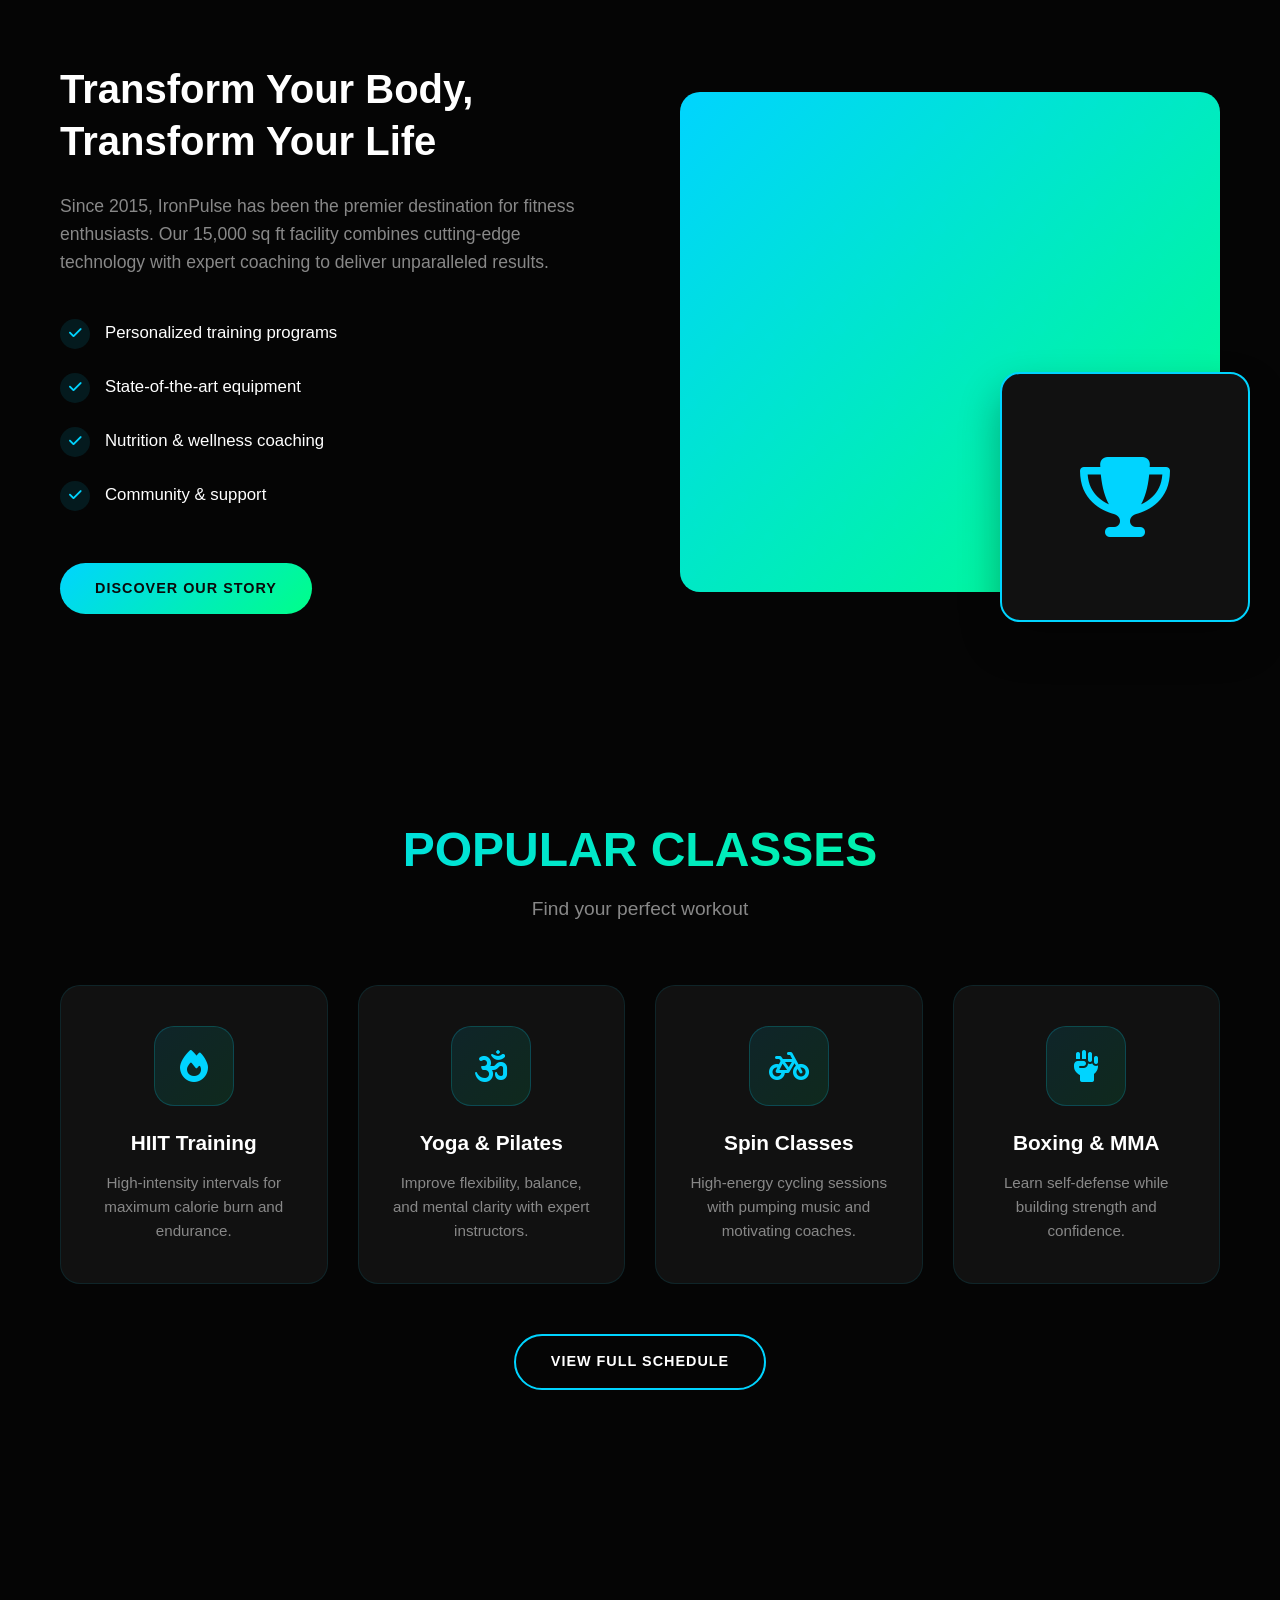
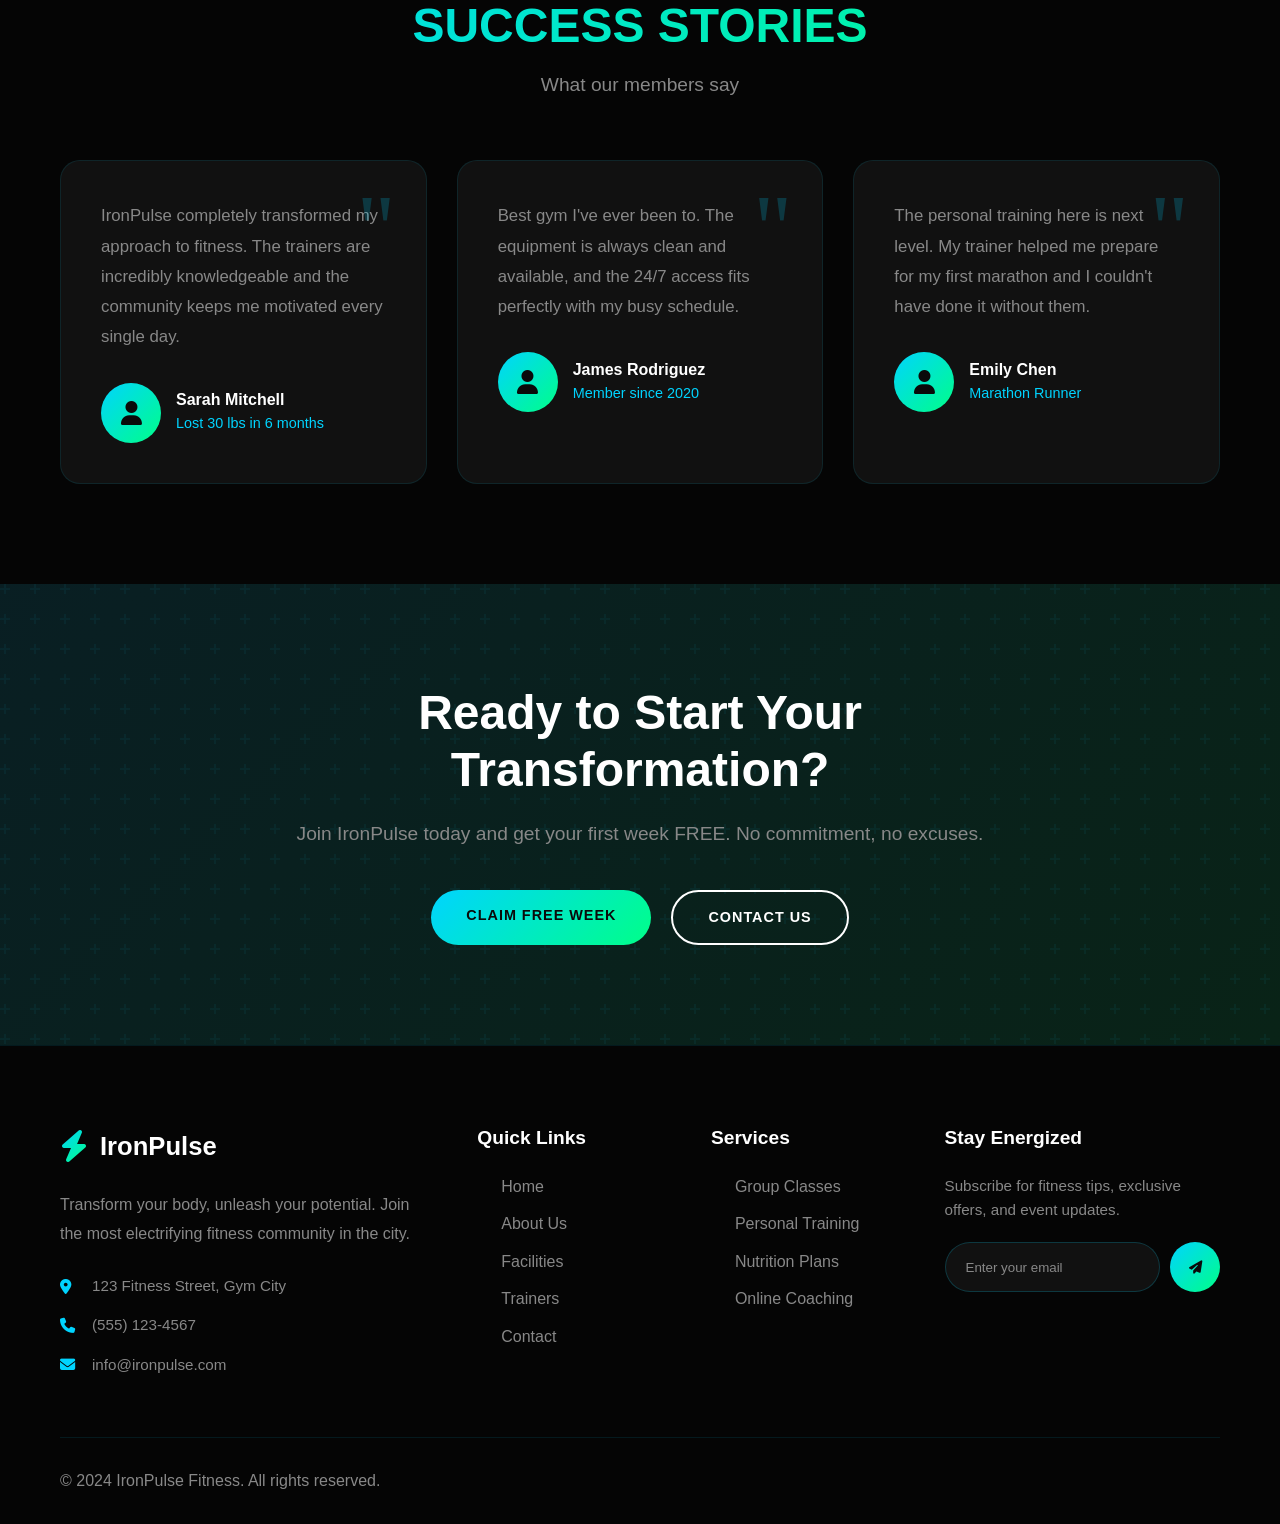
==== commit 8c498765: "features" ====
--- a/index.html
+++ b/index.html
@@ -3,28 +3,30 @@
 <head>
     <meta charset="UTF-8">
     <meta name="viewport" content="width=device-width, initial-scale=1.0">
-    <title>IronPulse Fitness - Premium Gym</title>
-    <link rel="stylesheet" href="styles.css">
+    <title>IronPulse Fitness - Premium Gym & Fitness Center</title>
+    <link rel="stylesheet" href="styles/main.css">
     <link rel="stylesheet" href="https://cdnjs.cloudflare.com/ajax/libs/font-awesome/6.4.0/css/all.min.css">
 </head>
 <body>
     <!-- Navigation -->
-    <nav class="navbar" id="navbar">
+    <nav class="navbar">
         <div class="nav-container">
-            <a href="#" class="logo">
-                <i class="fas fa-dumbbell"></i>
+            <a href="index.html" class="logo">
+                <i class="fas fa-bolt"></i>
                 <span>IronPulse</span>
             </a>
-            <ul class="nav-links" id="navLinks">
-                <li><a href="#home" class="active">Home</a></li>
-                <li><a href="#about">About</a></li>
-                <li><a href="#facilities">Facilities</a></li>
-                <li><a href="#services">Services</a></li>
-                <li><a href="#trainers">Trainers</a></li>
-                <li><a href="#membership">Membership</a></li>
-                <li><a href="#contact">Contact</a></li>
+            <ul class="nav-links">
+                <li><a href="index.html" class="active">Home</a></li>
+                <li><a href="about.html">About</a></li>
+                <li><a href="facilities.html">Facilities</a></li>
+                <li><a href="classes.html">Classes</a></li>
+                <li><a href="trainers.html">Trainers</a></li>
+                <li><a href="membership.html">Membership</a></li>
+                <li><a href="blog.html">Blog</a></li>
+                <li><a href="gallery.html">Gallery</a></li>
+                <li><a href="contact.html">Contact</a></li>
             </ul>
-            <div class="hamburger" id="hamburger">
+            <div class="hamburger">
                 <span></span>
                 <span></span>
                 <span></span>
@@ -33,410 +35,202 @@
     </nav>
 
     <!-- Hero Section -->
-    <section id="home" class="hero">
+    <section class="hero">
         <div class="hero-content">
-            <h1 class="hero-title">Transform Your Body<br><span>Ignite Your Spirit</span></h1>
-            <p class="hero-text">Premium fitness equipment, expert trainers, and a motivating environment to help you achieve your fitness goals.</p>
+            <span class="hero-badge">#1 Fitness Center in the City</span>
+            <h1 class="hero-title">Unleash Your<br><span>Inner Power</span></h1>
+            <p class="hero-text">State-of-the-art equipment, world-class trainers, and an electrifying atmosphere to transform your body and mind.</p>
             <div class="hero-buttons">
-                <a href="#membership" class="btn btn-primary">Join Now</a>
-                <a href="#about" class="btn btn-secondary">Learn More</a>
-            </div>
-        </div>
-        <div class="scroll-indicator">
-            <i class="fas fa-chevron-down"></i>
-        </div>
-    </section>
-
-    <!-- About Section -->
-    <section id="about" class="about">
+                <a href="membership.html" class="btn btn-primary">Start Your Journey</a>
+                <a href="about.html" class="btn btn-secondary">Learn More</a>
+            </div>
+            <div class="hero-stats stats-container">
+                <div class="hero-stat">
+                    <span class="hero-stat-number" data-target="15000">0</span>
+                    <span class="hero-stat-label">Square Feet</span>
+                </div>
+                <div class="hero-stat">
+                    <span class="hero-stat-number" data-target="5000">0</span>
+                    <span class="hero-stat-label">Happy Members</span>
+                </div>
+                <div class="hero-stat">
+                    <span class="hero-stat-number" data-target="50">0</span>
+                    <span class="hero-stat-label">Expert Trainers</span>
+                </div>
+                <div class="hero-stat">
+                    <span class="hero-stat-number" data-target="100">0</span>
+                    <span class="hero-stat-label">Weekly Classes</span>
+                </div>
+            </div>
+        </div>
+    </section>
+
+    <!-- Features Section -->
+    <section class="features">
         <div class="container">
             <div class="section-header">
-                <h2 class="section-title">About Us</h2>
-                <p class="section-subtitle">Your fitness journey starts here</p>
-            </div>
-            <div class="about-content">
-                <div class="about-image">
-                    <div class="image-frame">
-                        <i class="fas fa-heartbeat"></i>
-                    </div>
-                </div>
-                <div class="about-text">
-                    <h3>Why Choose IronPulse?</h3>
-                    <p>Founded in 2015, IronPulse Fitness has been transforming lives through fitness. Our state-of-the-art facility spans 20,000 square feet of premium workout space.</p>
-                    <ul class="about-features">
-                        <li><i class="fas fa-check"></i> 24/7 Access</li>
-                        <li><i class="fas fa-check"></i> Expert Personal Trainers</li>
-                        <li><i class="fas fa-check"></i> Group Fitness Classes</li>
-                        <li><i class="fas fa-check"></i> Nutrition Counseling</li>
-                    </ul>
-                    <div class="stats">
-                        <div class="stat-item">
-                            <span class="stat-number" data-target="5000">0</span>
-                            <span class="stat-label">Members</span>
-                        </div>
-                        <div class="stat-item">
-                            <span class="stat-number" data-target="50">0</span>
-                            <span class="stat-label">Trainers</span>
-                        </div>
-                        <div class="stat-item">
-                            <span class="stat-number" data-target="100">0</span>
-                            <span class="stat-label">Classes/Week</span>
-                        </div>
-                    </div>
-                </div>
-            </div>
-        </div>
-    </section>
-
-    <!-- Facilities Section -->
-    <section id="facilities" class="facilities">
+                <h2 class="section-title">Why Choose Us</h2>
+                <p class="section-subtitle">Experience fitness at its finest</p>
+            </div>
+            <div class="features-grid">
+                <div class="feature-box">
+                    <div class="feature-icon">
+                        <i class="fas fa-dumbbell"></i>
+                    </div>
+                    <h3>Modern Equipment</h3>
+                    <p>Top-tier machines and free weights for every fitness level and goal.</p>
+                </div>
+                <div class="feature-box">
+                    <div class="feature-icon">
+                        <i class="fas fa-user-friends"></i>
+                    </div>
+                    <h3>Expert Trainers</h3>
+                    <p>Certified professionals dedicated to your success and safety.</p>
+                </div>
+                <div class="feature-box">
+                    <div class="feature-icon">
+                        <i class="fas fa-clock"></i>
+                    </div>
+                    <h3>24/7 Access</h3>
+                    <p>Train on your schedule with round-the-clock facility access.</p>
+                </div>
+                <div class="feature-box">
+                    <div class="feature-icon">
+                        <i class="fas fa-spa"></i>
+                    </div>
+                    <h3>Recovery Zone</h3>
+                    <p>Sauna, steam room, and massage therapy for complete recovery.</p>
+                </div>
+            </div>
+        </div>
+    </section>
+
+    <!-- About Preview -->
+    <section class="about">
+        <div class="container">
+            <div class="about-grid">
+                <div class="about-content">
+                    <h2>Transform Your Body,<br>Transform Your Life</h2>
+                    <p>Since 2015, IronPulse has been the premier destination for fitness enthusiasts. Our 15,000 sq ft facility combines cutting-edge technology with expert coaching to deliver unparalleled results.</p>
+                    <ul class="about-list">
+                        <li><i class="fas fa-check"></i> Personalized training programs</li>
+                        <li><i class="fas fa-check"></i> State-of-the-art equipment</li>
+                        <li><i class="fas fa-check"></i> Nutrition & wellness coaching</li>
+                        <li><i class="fas fa-check"></i> Community & support</li>
+                    </ul>
+                    <a href="about.html" class="btn btn-primary">Discover Our Story</a>
+                </div>
+                <div class="about-images">
+                    <div class="about-img-main"></div>
+                    <div class="about-img-float">
+                        <i class="fas fa-trophy"></i>
+                    </div>
+                </div>
+            </div>
+        </div>
+    </section>
+
+    <!-- Classes Preview -->
+    <section class="features" style="background: var(--darker-color);">
         <div class="container">
             <div class="section-header">
-                <h2 class="section-title">Our Facilities</h2>
-                <p class="section-subtitle">World-class equipment & amenities</p>
-            </div>
-            <div class="facilities-grid">
-                <div class="facility-card">
-                    <div class="facility-icon">
-                        <i class="fas fa-dumbbell"></i>
-                    </div>
-                    <h3>Strength Zone</h3>
-                    <p>200+ pieces of premium strength equipment including free weights, machines, and functional training areas.</p>
-                </div>
-                <div class="facility-card">
-                    <div class="facility-icon">
-                        <i class="fas fa-running"></i>
-                    </div>
-                    <h3>Cardio Theater</h3>
-                    <p>50+ cardio machines with personal entertainment screens and heart rate monitoring.</p>
-                </div>
-                <div class="facility-card">
-                    <div class="facility-icon">
-                        <i class="fas fa-users"></i>
-                    </div>
-                    <h3>Group Studios</h3>
-                    <p>3 dedicated studios for yoga, spin, HIIT, and dance classes with premium sound systems.</p>
-                </div>
-                <div class="facility-card">
-                    <div class="facility-icon">
-                        <i class="fas fa-swimming-pool"></i>
-                    </div>
-                    <h3>Indoor Pool</h3>
-                    <p>Olympic-sized heated pool for lap swimming, aqua aerobics, and relaxation.</p>
-                </div>
-                <div class="facility-card">
-                    <div class="facility-icon">
-                        <i class="fas fa-spa"></i>
-                    </div>
-                    <h3>Recovery Spa</h3>
-                    <p>Sauna, steam room, hot tub, and massage therapy for complete post-workout recovery.</p>
-                </div>
-                <div class="facility-card">
-                    <div class="facility-icon">
-                        <i class="fas fa-locker"></i>
-                    </div>
-                    <h3>Premium Lockers</h3>
-                    <p>Secure digital lockers with towel service and private changing rooms.</p>
-                </div>
-            </div>
-        </div>
-    </section>
-
-    <!-- Services Section -->
-    <section id="services" class="services">
+                <h2 class="section-title">Popular Classes</h2>
+                <p class="section-subtitle">Find your perfect workout</p>
+            </div>
+            <div class="features-grid">
+                <div class="feature-box">
+                    <div class="feature-icon">
+                        <i class="fas fa-fire"></i>
+                    </div>
+                    <h3>HIIT Training</h3>
+                    <p>High-intensity intervals for maximum calorie burn and endurance.</p>
+                </div>
+                <div class="feature-box">
+                    <div class="feature-icon">
+                        <i class="fas fa-om"></i>
+                    </div>
+                    <h3>Yoga & Pilates</h3>
+                    <p>Improve flexibility, balance, and mental clarity with expert instructors.</p>
+                </div>
+                <div class="feature-box">
+                    <div class="feature-icon">
+                        <i class="fas fa-bicycle"></i>
+                    </div>
+                    <h3>Spin Classes</h3>
+                    <p>High-energy cycling sessions with pumping music and motivating coaches.</p>
+                </div>
+                <div class="feature-box">
+                    <div class="feature-icon">
+                        <i class="fas fa-fist-raised"></i>
+                    </div>
+                    <h3>Boxing & MMA</h3>
+                    <p>Learn self-defense while building strength and confidence.</p>
+                </div>
+            </div>
+            <div style="text-align: center; margin-top: 50px;">
+                <a href="classes.html" class="btn btn-secondary">View Full Schedule</a>
+            </div>
+        </div>
+    </section>
+
+    <!-- Testimonials -->
+    <section class="testimonials">
         <div class="container">
             <div class="section-header">
-                <h2 class="section-title">Our Services</h2>
-                <p class="section-subtitle">Comprehensive fitness solutions</p>
-            </div>
-            <div class="services-container">
-                <div class="service-tabs">
-                    <button class="tab-btn active" data-tab="personal">Personal Training</button>
-                    <button class="tab-btn" data-tab="group">Group Classes</button>
-                    <button class="tab-btn" data-tab="nutrition">Nutrition</button>
-                    <button class="tab-btn" data-tab="online">Online Coaching</button>
-                </div>
-                <div class="tab-content">
-                    <div id="personal" class="tab-pane active">
-                        <div class="service-content">
-                            <div class="service-image">
-                                <i class="fas fa-user-ninja"></i>
-                            </div>
-                            <div class="service-text">
-                                <h3>Personal Training</h3>
-                                <p>One-on-one training sessions tailored to your specific goals. Our certified trainers create customized workout plans and provide constant motivation and accountability.</p>
-                                <ul>
-                                    <li>Customized workout programs</li>
-                                    <li>Progress tracking & assessments</li>
-                                    <li>Nutrition guidance</li>
-                                    <li>Flexible scheduling</li>
-                                </ul>
-                                <a href="#contact" class="btn btn-primary">Book a Session</a>
-                            </div>
-                        </div>
-                    </div>
-                    <div id="group" class="tab-pane">
-                        <div class="service-content">
-                            <div class="service-image">
-                                <i class="fas fa-users-cog"></i>
-                            </div>
-                            <div class="service-text">
-                                <h3>Group Fitness Classes</h3>
-                                <p>High-energy group workouts led by inspiring instructors. From yoga to HIIT, find your perfect class and join our fitness community.</p>
-                                <ul>
-                                    <li>Yoga & Pilates</li>
-                                    <li>Spin & Cycle</li>
-                                    <li>HIIT & Bootcamp</li>
-                                    <li>Zumba & Dance</li>
-                                </ul>
-                                <a href="#contact" class="btn btn-primary">View Schedule</a>
-                            </div>
-                        </div>
-                    </div>
-                    <div id="nutrition" class="tab-pane">
-                        <div class="service-content">
-                            <div class="service-image">
-                                <i class="fas fa-apple-alt"></i>
-                            </div>
-                            <div class="service-text">
-                                <h3>Nutrition Counseling</h3>
-                                <p>Expert nutritionists create personalized meal plans to complement your fitness routine. Learn to fuel your body for optimal performance.</p>
-                                <ul>
-                                    <li>Personalized meal plans</li>
-                                    <li>Body composition analysis</li>
-                                    <li>Supplement guidance</li>
-                                    <li>Ongoing support & adjustments</li>
-                                </ul>
-                                <a href="#contact" class="btn btn-primary">Get Started</a>
-                            </div>
-                        </div>
-                    </div>
-                    <div id="online" class="tab-pane">
-                        <div class="service-content">
-                            <div class="service-image">
-                                <i class="fas fa-laptop"></i>
-                            </div>
-                            <div class="service-text">
-                                <h3>Online Coaching</h3>
-                                <p>Train anywhere with our virtual coaching platform. Get workouts, nutrition plans, and check-ins from your personal trainer via our mobile app.</p>
-                                <ul>
-                                    <li>Custom workout videos</li>
-                                    <li>24/7 trainer messaging</li>
-                                    <li>Progress photo tracking</li>
-                                    <li>Live virtual sessions</li>
-                                </ul>
-                                <a href="#contact" class="btn btn-primary">Learn More</a>
-                            </div>
-                        </div>
-                    </div>
-                </div>
-            </div>
-        </div>
-    </section>
-
-    <!-- Trainers Section -->
-    <section id="trainers" class="trainers">
-        <div class="container">
-            <div class="section-header">
-                <h2 class="section-title">Expert Trainers</h2>
-                <p class="section-subtitle">Meet our fitness professionals</p>
-            </div>
-            <div class="trainers-grid">
-                <div class="trainer-card">
-                    <div class="trainer-image">
-                        <i class="fas fa-user-circle"></i>
-                    </div>
-                    <h3>Marcus Johnson</h3>
-                    <p class="trainer-role">Head Strength Coach</p>
-                    <p class="trainer-bio">10+ years experience. Specializes in powerlifting and athletic performance.</p>
-                    <div class="trainer-social">
-                        <a href="#"><i class="fab fa-instagram"></i></a>
-                        <a href="#"><i class="fab fa-twitter"></i></a>
-                    </div>
-                </div>
-                <div class="trainer-card">
-                    <div class="trainer-image">
-                        <i class="fas fa-user-circle"></i>
-                    </div>
-                    <h3>Sarah Chen</h3>
-                    <p class="trainer-role">Yoga & Pilates Instructor</p>
-                    <p class="trainer-bio">Certified yoga therapist. Expert in flexibility and mindfulness training.</p>
-                    <div class="trainer-social">
-                        <a href="#"><i class="fab fa-instagram"></i></a>
-                        <a href="#"><i class="fab fa-twitter"></i></a>
-                    </div>
-                </div>
-                <div class="trainer-card">
-                    <div class="trainer-image">
-                        <i class="fas fa-user-circle"></i>
-                    </div>
-                    <h3>David Rodriguez</h3>
-                    <p class="trainer-role">HIIT Specialist</p>
-                    <p class="trainer-bio">Former athlete. Creates intense, results-driven cardio and strength programs.</p>
-                    <div class="trainer-social">
-                        <a href="#"><i class="fab fa-instagram"></i></a>
-                        <a href="#"><i class="fab fa-twitter"></i></a>
-                    </div>
-                </div>
-                <div class="trainer-card">
-                    <div class="trainer-image">
-                        <i class="fas fa-user-circle"></i>
-                    </div>
-                    <h3>Emma Williams</h3>
-                    <p class="trainer-role">Nutritionist</p>
-                    <p class="trainer-bio">Registered dietitian. Helps clients achieve goals through science-based nutrition.</p>
-                    <div class="trainer-social">
-                        <a href="#"><i class="fab fa-instagram"></i></a>
-                        <a href="#"><i class="fab fa-twitter"></i></a>
-                    </div>
-                </div>
-            </div>
-        </div>
-    </section>
-
-    <!-- Membership Section -->
-    <section id="membership" class="membership">
-        <div class="container">
-            <div class="section-header">
-                <h2 class="section-title">Membership Plans</h2>
-                <p class="section-subtitle">Choose your fitness journey</p>
-            </div>
-            <div class="pricing-toggle">
-                <span class="toggle-label">Monthly</span>
-                <label class="switch">
-                    <input type="checkbox" id="billingToggle">
-                    <span class="slider"></span>
-                </label>
-                <span class="toggle-label">Yearly <span class="save-badge">Save 20%</span></span>
-            </div>
-            <div class="pricing-grid">
-                <div class="pricing-card">
-                    <h3 class="plan-name">Basic</h3>
-                    <div class="plan-price">
-                        <span class="currency">$</span>
-                        <span class="amount" data-monthly="29" data-yearly="279">29</span>
-                        <span class="period">/month</span>
-                    </div>
-                    <ul class="plan-features">
-                        <li><i class="fas fa-check"></i> Gym access (6am - 10pm)</li>
-                        <li><i class="fas fa-check"></i> Locker room access</li>
-                        <li><i class="fas fa-check"></i> Free parking</li>
-                        <li><i class="fas fa-check"></i> WiFi access</li>
-                        <li class="disabled"><i class="fas fa-times"></i> Group classes</li>
-                        <li class="disabled"><i class="fas fa-times"></i> Personal training</li>
-                        <li class="disabled"><i class="fas fa-times"></i> Pool & spa access</li>
-                    </ul>
-                    <button class="btn btn-outline">Select Plan</button>
-                </div>
-                <div class="pricing-card featured">
-                    <div class="popular-badge">Most Popular</div>
-                    <h3 class="plan-name">Premium</h3>
-                    <div class="plan-price">
-                        <span class="currency">$</span>
-                        <span class="amount" data-monthly="59" data-yearly="567">59</span>
-                        <span class="period">/month</span>
-                    </div>
-                    <ul class="plan-features">
-                        <li><i class="fas fa-check"></i> 24/7 gym access</li>
-                        <li><i class="fas fa-check"></i> Unlimited group classes</li>
-                        <li><i class="fas fa-check"></i> Pool & spa access</li>
-                        <li><i class="fas fa-check"></i> 2 PT sessions/month</li>
-                        <li><i class="fas fa-check"></i> Nutrition consultation</li>
-                        <li><i class="fas fa-check"></i> Guest passes (2/month)</li>
-                        <li class="disabled"><i class="fas fa-times"></i> Online coaching</li>
-                    </ul>
-                    <button class="btn btn-primary">Select Plan</button>
-                </div>
-                <div class="pricing-card">
-                    <h3 class="plan-name">Elite</h3>
-                    <div class="plan-price">
-                        <span class="currency">$</span>
-                        <span class="amount" data-monthly="99" data-yearly="950">99</span>
-                        <span class="period">/month</span>
-                    </div>
-                    <ul class="plan-features">
-                        <li><i class="fas fa-check"></i> All Premium features</li>
-                        <li><i class="fas fa-check"></i> Unlimited PT sessions</li>
-                        <li><i class="fas fa-check"></i> Online coaching</li>
-                        <li><i class="fas fa-check"></i> Priority class booking</li>
-                        <li><i class="fas fa-check"></i> Recovery spa unlimited</li>
-                        <li><i class="fas fa-check"></i> Nutrition meal plans</li>
-                        <li><i class="fas fa-check"></i> 24/7 priority support</li>
-                    </ul>
-                    <button class="btn btn-outline">Select Plan</button>
-                </div>
-            </div>
-        </div>
-    </section>
-
-    <!-- Contact Section -->
-    <section id="contact" class="contact">
-        <div class="container">
-            <div class="section-header">
-                <h2 class="section-title">Get In Touch</h2>
-                <p class="section-subtitle">Start your transformation today</p>
-            </div>
-            <div class="contact-content">
-                <div class="contact-info">
-                    <div class="info-item">
-                        <i class="fas fa-map-marker-alt"></i>
-                        <div>
-                            <h4>Location</h4>
-                            <p>123 Fitness Street, Gym City, GC 12345</p>
-                        </div>
-                    </div>
-                    <div class="info-item">
-                        <i class="fas fa-phone"></i>
-                        <div>
-                            <h4>Phone</h4>
-                            <p>(555) 123-4567</p>
-                        </div>
-                    </div>
-                    <div class="info-item">
-                        <i class="fas fa-envelope"></i>
-                        <div>
-                            <h4>Email</h4>
-                            <p>info@ironpulse.com</p>
-                        </div>
-                    </div>
-                    <div class="info-item">
-                        <i class="fas fa-clock"></i>
-                        <div>
-                            <h4>Hours</h4>
-                            <p>24/7 for Premium & Elite members</p>
-                        </div>
-                    </div>
-                    <div class="social-links">
-                        <a href="#"><i class="fab fa-facebook-f"></i></a>
-                        <a href="#"><i class="fab fa-instagram"></i></a>
-                        <a href="#"><i class="fab fa-twitter"></i></a>
-                        <a href="#"><i class="fab fa-youtube"></i></a>
-                    </div>
-                </div>
-                <form class="contact-form" id="contactForm">
-                    <div class="form-group">
-                        <input type="text" id="name" placeholder="Your Name" required>
-                    </div>
-                    <div class="form-group">
-                        <input type="email" id="email" placeholder="Your Email" required>
-                    </div>
-                    <div class="form-group">
-                        <input type="tel" id="phone" placeholder="Phone Number">
-                    </div>
-                    <div class="form-group">
-                        <select id="interest" required>
-                            <option value="">I'm interested in...</option>
-                            <option value="membership">Membership</option>
-                            <option value="personal-training">Personal Training</option>
-                            <option value="group-classes">Group Classes</option>
-                            <option value="nutrition">Nutrition Counseling</option>
-                        </select>
-                    </div>
-                    <div class="form-group">
-                        <textarea id="message" rows="4" placeholder="Your Message"></textarea>
-                    </div>
-                    <button type="submit" class="btn btn-primary btn-full">Send Message</button>
-                </form>
+                <h2 class="section-title">Success Stories</h2>
+                <p class="section-subtitle">What our members say</p>
+            </div>
+            <div class="testimonial-grid">
+                <div class="testimonial-card">
+                    <p class="testimonial-text">IronPulse completely transformed my approach to fitness. The trainers are incredibly knowledgeable and the community keeps me motivated every single day.</p>
+                    <div class="testimonial-author">
+                        <div class="author-img">
+                            <i class="fas fa-user"></i>
+                        </div>
+                        <div class="author-info">
+                            <h4>Sarah Mitchell</h4>
+                            <p>Lost 30 lbs in 6 months</p>
+                        </div>
+                    </div>
+                </div>
+                <div class="testimonial-card">
+                    <p class="testimonial-text">Best gym I've ever been to. The equipment is always clean and available, and the 24/7 access fits perfectly with my busy schedule.</p>
+                    <div class="testimonial-author">
+                        <div class="author-img">
+                            <i class="fas fa-user"></i>
+                        </div>
+                        <div class="author-info">
+                            <h4>James Rodriguez</h4>
+                            <p>Member since 2020</p>
+                        </div>
+                    </div>
+                </div>
+                <div class="testimonial-card">
+                    <p class="testimonial-text">The personal training here is next level. My trainer helped me prepare for my first marathon and I couldn't have done it without them.</p>
+                    <div class="testimonial-author">
+                        <div class="author-img">
+                            <i class="fas fa-user"></i>
+                        </div>
+                        <div class="author-info">
+                            <h4>Emily Chen</h4>
+                            <p>Marathon Runner</p>
+                        </div>
+                    </div>
+                </div>
+            </div>
+        </div>
+    </section>
+
+    <!-- CTA Section -->
+    <section class="cta-section">
+        <div class="container">
+            <div class="cta-content">
+                <h2>Ready to Start Your Transformation?</h2>
+                <p>Join IronPulse today and get your first week FREE. No commitment, no excuses.</p>
+                <div class="hero-buttons">
+                    <a href="membership.html" class="btn btn-primary">Claim Free Week</a>
+                    <a href="contact.html" class="btn btn-outline">Contact Us</a>
+                </div>
             </div>
         </div>
     </section>
@@ -444,35 +238,41 @@
     <!-- Footer -->
     <footer class="footer">
         <div class="container">
-            <div class="footer-content">
+            <div class="footer-grid">
                 <div class="footer-brand">
-                    <a href="#" class="logo">
-                        <i class="fas fa-dumbbell"></i>
+                    <a href="index.html" class="logo">
+                        <i class="fas fa-bolt"></i>
                         <span>IronPulse</span>
                     </a>
-                    <p>Transform your body, ignite your spirit. Join the IronPulse community today.</p>
+                    <p>Transform your body, unleash your potential. Join the most electrifying fitness community in the city.</p>
+                    <ul class="footer-contact">
+                        <li><i class="fas fa-map-marker-alt"></i> 123 Fitness Street, Gym City</li>
+                        <li><i class="fas fa-phone"></i> (555) 123-4567</li>
+                        <li><i class="fas fa-envelope"></i> info@ironpulse.com</li>
+                    </ul>
                 </div>
                 <div class="footer-links">
                     <h4>Quick Links</h4>
                     <ul>
-                        <li><a href="#home">Home</a></li>
-                        <li><a href="#about">About</a></li>
-                        <li><a href="#facilities">Facilities</a></li>
-                        <li><a href="#membership">Membership</a></li>
-                    </ul>
-                </div>
-                <div class="footer-links">
+                        <li><a href="index.html">Home</a></li>
+                        <li><a href="about.html">About Us</a></li>
+                        <li><a href="facilities.html">Facilities</a></li>
+                        <li><a href="trainers.html">Trainers</a></li>
+                        <li><a href="contact.html">Contact</a></li>
+                    </ul>
+                </div>
+                <div class="footer-services">
                     <h4>Services</h4>
                     <ul>
-                        <li><a href="#services">Personal Training</a></li>
-                        <li><a href="#services">Group Classes</a></li>
-                        <li><a href="#services">Nutrition</a></li>
-                        <li><a href="#services">Online Coaching</a></li>
+                        <li><a href="classes.html">Group Classes</a></li>
+                        <li><a href="membership.html">Personal Training</a></li>
+                        <li><a href="membership.html">Nutrition Plans</a></li>
+                        <li><a href="membership.html">Online Coaching</a></li>
                     </ul>
                 </div>
                 <div class="footer-newsletter">
-                    <h4>Newsletter</h4>
-                    <p>Subscribe for fitness tips and exclusive offers.</p>
+                    <h4>Stay Energized</h4>
+                    <p>Subscribe for fitness tips, exclusive offers, and event updates.</p>
                     <form class="newsletter-form" id="newsletterForm">
                         <input type="email" placeholder="Enter your email" required>
                         <button type="submit"><i class="fas fa-paper-plane"></i></button>
@@ -480,16 +280,4 @@
                 </div>
             </div>
             <div class="footer-bottom">
-                <p>&copy; 2024 IronPulse Fitness. All rights reserved.</p>
-            </div>
-        </div>
-    </footer>
-
-    <!-- Back to Top Button -->
-    <button class="back-to-top" id="backToTop">
-        <i class="fas fa-arrow-up"></i>
-    </button>
-
-    <script src="script.js"></script>
-</body>
-</html>+                <p>&copy; 2024 IronPulse Fitness. All rights reserved.</p>
--- a/styles/main.css
+++ b/styles/main.css
@@ -0,0 +1,1797 @@
+/* CSS Variables - New Color Scheme: Electric Blue & Neon Green */
+:root {
+    --primary-color: #00d4ff;
+    --secondary-color: #00ff88;
+    --accent-color: #ff006e;
+    --dark-color: #0a0a0a;
+    --darker-color: #050505;
+    --light-color: #ffffff;
+    --gray-color: #888888;
+    --card-bg: #111111;
+    --transition: all 0.3s ease;
+}
+
+/* Reset & Base */
+* {
+    margin: 0;
+    padding: 0;
+    box-sizing: border-box;
+}
+
+html {
+    scroll-behavior: smooth;
+}
+
+body {
+    font-family: 'Segoe UI', Tahoma, Geneva, Verdana, sans-serif;
+    background-color: var(--dark-color);
+    color: var(--light-color);
+    line-height: 1.6;
+    overflow-x: hidden;
+}
+
+.container {
+    max-width: 1200px;
+    margin: 0 auto;
+    padding: 0 20px;
+}
+
+/* Typography */
+h1, h2, h3, h4, h5, h6 {
+    font-weight: 700;
+    line-height: 1.2;
+}
+
+a {
+    text-decoration: none;
+    color: inherit;
+}
+
+ul {
+    list-style: none;
+}
+
+img {
+    max-width: 100%;
+    height: auto;
+}
+
+/* Buttons */
+.btn {
+    display: inline-block;
+    padding: 14px 35px;
+    border-radius: 50px;
+    font-weight: 600;
+    text-transform: uppercase;
+    letter-spacing: 1px;
+    transition: var(--transition);
+    cursor: pointer;
+    border: none;
+    font-size: 0.9rem;
+    position: relative;
+    overflow: hidden;
+}
+
+.btn::before {
+    content: '';
+    position: absolute;
+    top: 0;
+    left: -100%;
+    width: 100%;
+    height: 100%;
+    background: linear-gradient(90deg, transparent, rgba(255,255,255,0.2), transparent);
+    transition: 0.5s;
+}
+
+.btn:hover::before {
+    left: 100%;
+}
+
+.btn-primary {
+    background: linear-gradient(135deg, var(--primary-color), var(--secondary-color));
+    color: var(--dark-color);
+}
+
+.btn-primary:hover {
+    transform: translateY(-3px);
+    box-shadow: 0 10px 30px rgba(0, 212, 255, 0.4);
+}
+
+.btn-secondary {
+    background: transparent;
+    color: var(--light-color);
+    border: 2px solid var(--primary-color);
+}
+
+.btn-secondary:hover {
+    background: var(--primary-color);
+    color: var(--dark-color);
+}
+
+.btn-accent {
+    background: var(--accent-color);
+    color: var(--light-color);
+}
+
+.btn-accent:hover {
+    background: #ff1a8c;
+    transform: translateY(-3px);
+}
+
+.btn-outline {
+    background: transparent;
+    border: 2px solid var(--light-color);
+    color: var(--light-color);
+}
+
+.btn-outline:hover {
+    background: var(--light-color);
+    color: var(--dark-color);
+}
+
+/* Section Headers */
+.section-header {
+    text-align: center;
+    margin-bottom: 60px;
+}
+
+.section-title {
+    font-size: 3rem;
+    font-weight: 800;
+    text-transform: uppercase;
+    margin-bottom: 15px;
+    background: linear-gradient(135deg, var(--primary-color), var(--secondary-color));
+    -webkit-background-clip: text;
+    -webkit-text-fill-color: transparent;
+    background-clip: text;
+}
+
+.section-subtitle {
+    color: var(--gray-color);
+    font-size: 1.2rem;
+    max-width: 600px;
+    margin: 0 auto;
+}
+
+/* Navigation */
+.navbar {
+    position: fixed;
+    top: 0;
+    left: 0;
+    right: 0;
+    z-index: 1000;
+    background: rgba(10, 10, 10, 0.95);
+    backdrop-filter: blur(10px);
+    padding: 15px 0;
+    transition: var(--transition);
+    border-bottom: 1px solid rgba(0, 212, 255, 0.1);
+}
+
+.navbar.scrolled {
+    padding: 10px 0;
+    box-shadow: 0 5px 30px rgba(0, 212, 255, 0.1);
+}
+
+.nav-container {
+    max-width: 1200px;
+    margin: 0 auto;
+    padding: 0 20px;
+    display: flex;
+    justify-content: space-between;
+    align-items: center;
+}
+
+.logo {
+    display: flex;
+    align-items: center;
+    gap: 12px;
+    font-size: 1.6rem;
+    font-weight: 800;
+    color: var(--light-color);
+}
+
+.logo i {
+    font-size: 2rem;
+    background: linear-gradient(135deg, var(--primary-color), var(--secondary-color));
+    -webkit-background-clip: text;
+    -webkit-text-fill-color: transparent;
+}
+
+.nav-links {
+    display: flex;
+    gap: 35px;
+}
+
+.nav-links a {
+    color: var(--light-color);
+    font-weight: 500;
+    transition: var(--transition);
+    position: relative;
+    font-size: 0.95rem;
+}
+
+.nav-links a::after {
+    content: '';
+    position: absolute;
+    bottom: -5px;
+    left: 0;
+    width: 0;
+    height: 2px;
+    background: linear-gradient(90deg, var(--primary-color), var(--secondary-color));
+    transition: var(--transition);
+}
+
+.nav-links a:hover::after,
+.nav-links a.active::after {
+    width: 100%;
+}
+
+.nav-links a:hover,
+.nav-links a.active {
+    color: var(--primary-color);
+}
+
+.hamburger {
+    display: none;
+    flex-direction: column;
+    cursor: pointer;
+    gap: 5px;
+    z-index: 1001;
+}
+
+.hamburger span {
+    width: 28px;
+    height: 3px;
+    background: var(--light-color);
+    transition: var(--transition);
+    border-radius: 2px;
+}
+
+/* Hero Section */
+.hero {
+    min-height: 100vh;
+    display: flex;
+    align-items: center;
+    justify-content: center;
+    text-align: center;
+    background: 
+        radial-gradient(circle at 20% 50%, rgba(0, 212, 255, 0.15) 0%, transparent 50%),
+        radial-gradient(circle at 80% 80%, rgba(0, 255, 136, 0.1) 0%, transparent 50%),
+        var(--darker-color);
+    position: relative;
+    padding-top: 80px;
+}
+
+.hero-content {
+    max-width: 900px;
+    padding: 0 20px;
+    animation: fadeInUp 1s ease;
+}
+
+.hero-badge {
+    display: inline-block;
+    padding: 8px 20px;
+    background: rgba(0, 212, 255, 0.1);
+    border: 1px solid var(--primary-color);
+    border-radius: 50px;
+    color: var(--primary-color);
+    font-size: 0.9rem;
+    font-weight: 600;
+    margin-bottom: 30px;
+    text-transform: uppercase;
+    letter-spacing: 2px;
+}
+
+.hero-title {
+    font-size: 5rem;
+    font-weight: 900;
+    line-height: 1.1;
+    margin-bottom: 25px;
+    text-transform: uppercase;
+}
+
+.hero-title span {
+    display: block;
+    background: linear-gradient(135deg, var(--primary-color), var(--secondary-color));
+    -webkit-background-clip: text;
+    -webkit-text-fill-color: transparent;
+}
+
+.hero-text {
+    font-size: 1.3rem;
+    color: var(--gray-color);
+    margin-bottom: 40px;
+    max-width: 700px;
+    margin-left: auto;
+    margin-right: auto;
+}
+
+.hero-buttons {
+    display: flex;
+    gap: 20px;
+    justify-content: center;
+    flex-wrap: wrap;
+}
+
+.hero-stats {
+    display: flex;
+    justify-content: center;
+    gap: 60px;
+    margin-top: 80px;
+    padding-top: 40px;
+    border-top: 1px solid rgba(255, 255, 255, 0.1);
+}
+
+.hero-stat {
+    text-align: center;
+}
+
+.hero-stat-number {
+    display: block;
+    font-size: 3rem;
+    font-weight: 800;
+    background: linear-gradient(135deg, var(--primary-color), var(--secondary-color));
+    -webkit-background-clip: text;
+    -webkit-text-fill-color: transparent;
+}
+
+.hero-stat-label {
+    color: var(--gray-color);
+    font-size: 0.9rem;
+    text-transform: uppercase;
+    letter-spacing: 1px;
+}
+
+/* Page Banner */
+.page-banner {
+    min-height: 50vh;
+    display: flex;
+    align-items: center;
+    justify-content: center;
+    text-align: center;
+    background: 
+        radial-gradient(circle at 50% 50%, rgba(0, 212, 255, 0.1) 0%, transparent 70%),
+        var(--darker-color);
+    padding-top: 100px;
+    position: relative;
+}
+
+.page-banner::before {
+    content: '';
+    position: absolute;
+    top: 0;
+    left: 0;
+    right: 0;
+    bottom: 0;
+    background: url("data:image/svg+xml,%3Csvg width='60' height='60' viewBox='0 0 60 60' xmlns='http://www.w3.org/2000/svg'%3E%3Cg fill='none' fill-rule='evenodd'%3E%3Cg fill='%2300d4ff' fill-opacity='0.05'%3E%3Cpath d='M36 34v-4h-2v4h-4v2h4v4h2v-4h4v-2h-4zm0-30V0h-2v4h-4v2h4v4h2V6h4V4h-4zM6 34v-4H4v4H0v2h4v4h2v-4h4v-2H6zM6 4V0H4v4H0v2h4v4h2V6h4V4H6z'/%3E%3C/g%3E%3C/g%3E%3C/svg%3E");
+}
+
+.banner-content {
+    position: relative;
+    z-index: 1;
+}
+
+.banner-title {
+    font-size: 4rem;
+    font-weight: 900;
+    text-transform: uppercase;
+    margin-bottom: 15px;
+}
+
+.breadcrumb {
+    display: flex;
+    justify-content: center;
+    align-items: center;
+    gap: 15px;
+    color: var(--gray-color);
+}
+
+.breadcrumb a {
+    color: var(--primary-color);
+    transition: var(--transition);
+}
+
+.breadcrumb a:hover {
+    color: var(--secondary-color);
+}
+
+/* Features Section */
+.features {
+    padding: 100px 0;
+    background: var(--dark-color);
+}
+
+.features-grid {
+    display: grid;
+    grid-template-columns: repeat(auto-fit, minmax(250px, 1fr));
+    gap: 30px;
+}
+
+.feature-box {
+    background: var(--card-bg);
+    padding: 40px 30px;
+    border-radius: 20px;
+    text-align: center;
+    border: 1px solid rgba(0, 212, 255, 0.1);
+    transition: var(--transition);
+    position: relative;
+    overflow: hidden;
+}
+
+.feature-box::before {
+    content: '';
+    position: absolute;
+    top: 0;
+    left: 0;
+    width: 100%;
+    height: 3px;
+    background: linear-gradient(90deg, var(--primary-color), var(--secondary-color));
+    transform: scaleX(0);
+    transition: transform 0.3s;
+}
+
+.feature-box:hover::before {
+    transform: scaleX(1);
+}
+
+.feature-box:hover {
+    transform: translateY(-10px);
+    border-color: var(--primary-color);
+    box-shadow: 0 20px 40px rgba(0, 212, 255, 0.1);
+}
+
+.feature-icon {
+    width: 80px;
+    height: 80px;
+    background: linear-gradient(135deg, rgba(0, 212, 255, 0.1), rgba(0, 255, 136, 0.1));
+    border-radius: 20px;
+    display: flex;
+    align-items: center;
+    justify-content: center;
+    margin: 0 auto 25px;
+    font-size: 2rem;
+    color: var(--primary-color);
+    border: 1px solid rgba(0, 212, 255, 0.2);
+}
+
+.feature-box h3 {
+    font-size: 1.3rem;
+    margin-bottom: 15px;
+}
+
+.feature-box p {
+    color: var(--gray-color);
+    font-size: 0.95rem;
+}
+
+/* About Section */
+.about {
+    padding: 100px 0;
+    background: var(--darker-color);
+}
+
+.about-grid {
+    display: grid;
+    grid-template-columns: 1fr 1fr;
+    gap: 80px;
+    align-items: center;
+}
+
+.about-images {
+    position: relative;
+}
+
+.about-img-main {
+    width: 100%;
+    height: 500px;
+    background: linear-gradient(135deg, var(--primary-color), var(--secondary-color));
+    border-radius: 20px;
+    position: relative;
+    overflow: hidden;
+}
+
+.about-img-main::after {
+    content: '';
+    position: absolute;
+    top: 0;
+    left: 0;
+    right: 0;
+    bottom: 0;
+    background: url("data:image/svg+xml,%3Csvg width='100' height='100' viewBox='0 0 100 100' xmlns='http://www.w3.org/2000/svg'%3E%3Cpath d='M11 18c3.866 0 7-3.134 7-7s-3.134-7-7-7-7 3.134-7 7 3.134 7 7 7zm48 25c3.866 0 7-3.134 7-7s-3.134-7-7-7-7 3.134-7 7 3.134 7 7 7zm-43-7c1.657 0 3-1.343 3-3s-1.343-3-3-3-3 1.343-3 3 1.343 3 3 3zm63 31c1.657 0 3-1.343 3-3s-1.343-3-3-3-3 1.343-3 3 1.343 3 3 3zM34 90c1.657 0 3-1.343 3-3s-1.343-3-3-3-3 1.343-3 3 1.343 3 3 3zm56-76c1.657 0 3-1.343 3-3s-1.343-3-3-3-3 1.343-3 3 1.343 3 3 3zM12 86c2.21 0 4-1.79 4-4s-1.79-4-4-4-4 1.79-4 4 1.79 4 4 4zm28-65c2.21 0 4-1.79 4-4s-1.79-4-4-4-4 1.79-4 4 1.79 4 4 4zm23-11c2.76 0 5-2.24 5-5s-2.24-5-5-5-5 2.24-5 5 2.24 5 5 5zm-6 60c2.21 0 4-1.79 4-4s-1.79-4-4-4-4 1.79-4 4 1.79 4 4 4zm29 22c2.76 0 5-2.24 5-5s-2.24-5-5-5-5 2.24-5 5 2.24 5 5 5zM32 63c2.76 0 5-2.24 5-5s-2.24-5-5-5-5 2.24-5 5 2.24 5 5 5zm57-13c2.76 0 5-2.24 5-5s-2.24-5-5-5-5 2.24-5 5 2.24 5 5 5zm-9-21c1.105 0 2-.895 2-2s-.895-2-2-2-2 .895-2 2 .895 2 2 2zM60 91c1.105 0 2-.895 2-2s-.895-2-2-2-2 .895-2 2 .895 2 2 2zM35 41c1.105 0 2-.895 2-2s-.895-2-2-2-2 .895-2 2 .895 2 2 2zM12 60c1.105 0 2-.895 2-2s-.895-2-2-2-2 .895-2 2 .895 2 2 2z' fill='%2300d4ff' fill-opacity='0.05' fill-rule='evenodd'/%3E%3C/svg%3E");
+    opacity: 0.3;
+}
+
+.about-img-float {
+    position: absolute;
+    bottom: -30px;
+    right: -30px;
+    width: 250px;
+    height: 250px;
+    background: var(--card-bg);
+    border-radius: 20px;
+    border: 2px solid var(--primary-color);
+    display: flex;
+    align-items: center;
+    justify-content: center;
+    font-size: 5rem;
+    color: var(--primary-color);
+    box-shadow: 0 20px 40px rgba(0, 0, 0, 0.3);
+}
+
+.about-content h2 {
+    font-size: 2.5rem;
+    margin-bottom: 25px;
+    line-height: 1.3;
+}
+
+.about-content > p {
+    color: var(--gray-color);
+    margin-bottom: 30px;
+    font-size: 1.1rem;
+}
+
+.about-list {
+    margin-bottom: 40px;
+}
+
+.about-list li {
+    padding: 12px 0;
+    display: flex;
+    align-items: center;
+    gap: 15px;
+    font-size: 1.05rem;
+}
+
+.about-list i {
+    width: 30px;
+    height: 30px;
+    background: rgba(0, 212, 255, 0.1);
+    border-radius: 50%;
+    display: flex;
+    align-items: center;
+    justify-content: center;
+    color: var(--primary-color);
+    font-size: 0.9rem;
+}
+
+/* Facilities Page */
+.facilities-page {
+    padding: 100px 0;
+    background: var(--dark-color);
+}
+
+.facility-detail {
+    display: grid;
+    grid-template-columns: 1fr 1fr;
+    gap: 60px;
+    margin-bottom: 80px;
+    align-items: center;
+}
+
+.facility-detail:nth-child(even) {
+    direction: rtl;
+}
+
+.facility-detail:nth-child(even) > * {
+    direction: ltr;
+}
+
+.facility-img {
+    height: 400px;
+    background: linear-gradient(135deg, rgba(0, 212, 255, 0.2), rgba(0, 255, 136, 0.2));
+    border-radius: 20px;
+    display: flex;
+    align-items: center;
+    justify-content: center;
+    font-size: 6rem;
+    color: var(--primary-color);
+    border: 1px solid rgba(0, 212, 255, 0.2);
+    position: relative;
+    overflow: hidden;
+}
+
+.facility-img::before {
+    content: '';
+    position: absolute;
+    top: -50%;
+    left: -50%;
+    width: 200%;
+    height: 200%;
+    background: linear-gradient(45deg, transparent, rgba(0, 212, 255, 0.1), transparent);
+    transform: rotate(45deg);
+    animation: shine 3s infinite;
+}
+
+@keyframes shine {
+    0% { transform: translateX(-100%) translateY(-100%) rotate(45deg); }
+    100% { transform: translateX(100%) translateY(100%) rotate(45deg); }
+}
+
+.facility-info h3 {
+    font-size: 2rem;
+    margin-bottom: 20px;
+    color: var(--primary-color);
+}
+
+.facility-info > p {
+    color: var(--gray-color);
+    margin-bottom: 25px;
+    font-size: 1.05rem;
+}
+
+.facility-features {
+    display: grid;
+    grid-template-columns: 1fr 1fr;
+    gap: 15px;
+}
+
+.facility-features li {
+    display: flex;
+    align-items: center;
+    gap: 10px;
+    color: var(--gray-color);
+}
+
+.facility-features i {
+    color: var(--secondary-color);
+}
+
+/* Classes Page */
+.classes-page {
+    padding: 100px 0;
+    background: var(--darker-color);
+}
+
+.schedule-table {
+    background: var(--card-bg);
+    border-radius: 20px;
+    overflow: hidden;
+    border: 1px solid rgba(0, 212, 255, 0.1);
+}
+
+.schedule-header {
+    display: grid;
+    grid-template-columns: repeat(7, 1fr);
+    background: linear-gradient(135deg, var(--primary-color), var(--secondary-color));
+    color: var(--dark-color);
+    font-weight: 700;
+    text-align: center;
+    padding: 20px;
+    text-transform: uppercase;
+    font-size: 0.9rem;
+}
+
+.schedule-body {
+    display: grid;
+    grid-template-columns: repeat(7, 1fr);
+    gap: 1px;
+    background: rgba(0, 212, 255, 0.1);
+}
+
+.schedule-cell {
+    background: var(--card-bg);
+    padding: 20px;
+    min-height: 120px;
+}
+
+.class-item {
+    background: rgba(0, 212, 255, 0.1);
+    border-radius: 10px;
+    padding: 12px;
+    margin-bottom: 10px;
+    border-left: 3px solid var(--primary-color);
+    transition: var(--transition);
+    cursor: pointer;
+}
+
+.class-item:hover {
+    background: rgba(0, 212, 255, 0.2);
+    transform: translateX(5px);
+}
+
+.class-time {
+    font-size: 0.8rem;
+    color: var(--primary-color);
+    font-weight: 600;
+    margin-bottom: 5px;
+}
+
+.class-name {
+    font-size: 0.9rem;
+    font-weight: 600;
+    margin-bottom: 3px;
+}
+
+.class-trainer {
+    font-size: 0.75rem;
+    color: var(--gray-color);
+}
+
+/* Trainers Page */
+.trainers-page {
+    padding: 100px 0;
+    background: var(--dark-color);
+}
+
+.trainers-grid {
+    display: grid;
+    grid-template-columns: repeat(auto-fit, minmax(280px, 1fr));
+    gap: 30px;
+}
+
+.trainer-card {
+    background: var(--card-bg);
+    border-radius: 20px;
+    overflow: hidden;
+    border: 1px solid rgba(0, 212, 255, 0.1);
+    transition: var(--transition);
+}
+
+.trainer-card:hover {
+    transform: translateY(-10px);
+    border-color: var(--primary-color);
+    box-shadow: 0 20px 40px rgba(0, 212, 255, 0.1);
+}
+
+.trainer-img {
+    height: 300px;
+    background: linear-gradient(135deg, rgba(0, 212, 255, 0.2), rgba(0, 255, 136, 0.2));
+    display: flex;
+    align-items: center;
+    justify-content: center;
+    font-size: 8rem;
+    color: var(--primary-color);
+    position: relative;
+}
+
+.trainer-social {
+    position: absolute;
+    bottom: 20px;
+    left: 50%;
+    transform: translateX(-50%) translateY(20px);
+    display: flex;
+    gap: 15px;
+    opacity: 0;
+    transition: var(--transition);
+}
+
+.trainer-card:hover .trainer-social {
+    opacity: 1;
+    transform: translateX(-50%) translateY(0);
+}
+
+.trainer-social a {
+    width: 40px;
+    height: 40px;
+    background: var(--dark-color);
+    border-radius: 50%;
+    display: flex;
+    align-items: center;
+    justify-content: center;
+    color: var(--light-color);
+    transition: var(--transition);
+}
+
+.trainer-social a:hover {
+    background: var(--primary-color);
+    color: var(--dark-color);
+}
+
+.trainer-info {
+    padding: 30px;
+}
+
+.trainer-info h3 {
+    font-size: 1.4rem;
+    margin-bottom: 5px;
+}
+
+.trainer-role {
+    color: var(--primary-color);
+    font-size: 0.95rem;
+    margin-bottom: 15px;
+    font-weight: 500;
+}
+
+.trainer-bio {
+    color: var(--gray-color);
+    font-size: 0.95rem;
+    margin-bottom: 20px;
+}
+
+.trainer-stats {
+    display: flex;
+    gap: 30px;
+    padding-top: 20px;
+    border-top: 1px solid rgba(255, 255, 255, 0.1);
+}
+
+.trainer-stat {
+    text-align: center;
+}
+
+.trainer-stat-value {
+    display: block;
+    font-size: 1.3rem;
+    font-weight: 700;
+    color: var(--secondary-color);
+}
+
+.trainer-stat-label {
+    font-size: 0.75rem;
+    color: var(--gray-color);
+    text-transform: uppercase;
+}
+
+/* Membership Page */
+.membership-page {
+    padding: 100px 0;
+    background: var(--darker-color);
+}
+
+.pricing-toggle {
+    display: flex;
+    justify-content: center;
+    align-items: center;
+    gap: 20px;
+    margin-bottom: 60px;
+}
+
+.toggle-label {
+    font-weight: 600;
+    font-size: 1.1rem;
+}
+
+.save-badge {
+    background: var(--accent-color);
+    color: var(--light-color);
+    padding: 4px 12px;
+    border-radius: 20px;
+    font-size: 0.8rem;
+    font-weight: 700;
+    margin-left: 10px;
+}
+
+.switch {
+    position: relative;
+    display: inline-block;
+    width: 70px;
+    height: 35px;
+}
+
+.switch input {
+    opacity: 0;
+    width: 0;
+    height: 0;
+}
+
+.slider {
+    position: absolute;
+    cursor: pointer;
+    top: 0;
+    left: 0;
+    right: 0;
+    bottom: 0;
+    background: var(--card-bg);
+    transition: var(--transition);
+    border-radius: 35px;
+    border: 2px solid rgba(0, 212, 255, 0.3);
+}
+
+.slider::before {
+    position: absolute;
+    content: '';
+    height: 25px;
+    width: 25px;
+    left: 4px;
+    bottom: 3px;
+    background: linear-gradient(135deg, var(--primary-color), var(--secondary-color));
+    transition: var(--transition);
+    border-radius: 50%;
+}
+
+input:checked + .slider {
+    border-color: var(--secondary-color);
+}
+
+input:checked + .slider::before {
+    transform: translateX(33px);
+}
+
+.pricing-grid {
+    display: grid;
+    grid-template-columns: repeat(auto-fit, minmax(320px, 1fr));
+    gap: 30px;
+    max-width: 1100px;
+    margin: 0 auto;
+}
+
+.pricing-card {
+    background: var(--card-bg);
+    border-radius: 25px;
+    padding: 50px 35px;
+    text-align: center;
+    border: 2px solid rgba(0, 212, 255, 0.1);
+    position: relative;
+    transition: var(--transition);
+}
+
+.pricing-card:hover {
+    transform: translateY(-10px);
+    border-color: var(--primary-color);
+}
+
+.pricing-card.featured {
+    border-color: var(--primary-color);
+    transform: scale(1.05);
+    box-shadow: 0 20px 50px rgba(0, 212, 255, 0.15);
+}
+
+.pricing-card.featured:hover {
+    transform: scale(1.05) translateY(-10px);
+}
+
+.popular-badge {
+    position: absolute;
+    top: -15px;
+    left: 50%;
+    transform: translateX(-50%);
+    background: linear-gradient(135deg, var(--primary-color), var(--secondary-color));
+    color: var(--dark-color);
+    padding: 8px 25px;
+    border-radius: 30px;
+    font-size: 0.85rem;
+    font-weight: 700;
+    text-transform: uppercase;
+}
+
+.plan-icon {
+    width: 80px;
+    height: 80px;
+    background: rgba(0, 212, 255, 0.1);
+    border-radius: 20px;
+    display: flex;
+    align-items: center;
+    justify-content: center;
+    margin: 0 auto 25px;
+    font-size: 2.5rem;
+    color: var(--primary-color);
+}
+
+.plan-name {
+    font-size: 1.8rem;
+    margin-bottom: 10px;
+    text-transform: uppercase;
+}
+
+.plan-desc {
+    color: var(--gray-color);
+    font-size: 0.95rem;
+    margin-bottom: 30px;
+}
+
+.plan-price {
+    margin-bottom: 40px;
+}
+
+.currency {
+    font-size: 2rem;
+    vertical-align: top;
+    color: var(--primary-color);
+}
+
+.amount {
+    font-size: 5rem;
+    font-weight: 800;
+    line-height: 1;
+    background: linear-gradient(135deg, var(--primary-color), var(--secondary-color));
+    -webkit-background-clip: text;
+    -webkit-text-fill-color: transparent;
+}
+
+.period {
+    display: block;
+    color: var(--gray-color);
+    margin-top: 10px;
+    font-size: 1rem;
+}
+
+.plan-features {
+    list-style: none;
+    margin-bottom: 40px;
+    text-align: left;
+}
+
+.plan-features li {
+    padding: 15px 0;
+    border-bottom: 1px solid rgba(255, 255, 255, 0.05);
+    display: flex;
+    align-items: center;
+    gap: 15px;
+}
+
+.plan-features li.disabled {
+    color: var(--gray-color);
+    opacity: 0.5;
+}
+
+.plan-features i {
+    color: var(--secondary-color);
+    font-size: 1.1rem;
+}
+
+.plan-features li.disabled i {
+    color: var(--gray-color);
+}
+
+/* Blog Page */
+.blog-page {
+    padding: 100px 0;
+    background: var(--dark-color);
+}
+
+.blog-grid {
+    display: grid;
+    grid-template-columns: repeat(auto-fit, minmax(350px, 1fr));
+    gap: 30px;
+}
+
+.blog-card {
+    background: var(--card-bg);
+    border-radius: 20px;
+    overflow: hidden;
+    border: 1px solid rgba(0, 212, 255, 0.1);
+    transition: var(--transition);
+}
+
+.blog-card:hover {
+    transform: translateY(-10px);
+    border-color: var(--primary-color);
+    box-shadow: 0 20px 40px rgba(0, 212, 255, 0.1);
+}
+
+.blog-img {
+    height: 220px;
+    background: linear-gradient(135deg, rgba(0, 212, 255, 0.2), rgba(0, 255, 136, 0.2));
+    display: flex;
+    align-items: center;
+    justify-content: center;
+    font-size: 4rem;
+    color: var(--primary-color);
+    position: relative;
+}
+
+.blog-category {
+    position: absolute;
+    top: 20px;
+    left: 20px;
+    background: var(--accent-color);
+    color: var(--light-color);
+    padding: 6px 15px;
+    border-radius: 20px;
+    font-size: 0.8rem;
+    font-weight: 600;
+    text-transform: uppercase;
+}
+
+.blog-content {
+    padding: 30px;
+}
+
+.blog-meta {
+    display: flex;
+    gap: 20px;
+    margin-bottom: 15px;
+    font-size: 0.85rem;
+    color: var(--gray-color);
+}
+
+.blog-meta i {
+    color: var(--primary-color);
+    margin-right: 5px;
+}
+
+.blog-content h3 {
+    font-size: 1.3rem;
+    margin-bottom: 15px;
+    line-height: 1.4;
+}
+
+.blog-content p {
+    color: var(--gray-color);
+    margin-bottom: 20px;
+    font-size: 0.95rem;
+}
+
+.read-more {
+    color: var(--primary-color);
+    font-weight: 600;
+    display: inline-flex;
+    align-items: center;
+    gap: 8px;
+    transition: var(--transition);
+}
+
+.read-more:hover {
+    color: var(--secondary-color);
+    gap: 15px;
+}
+
+/* Gallery Page */
+.gallery-page {
+    padding: 100px 0;
+    background: var(--darker-color);
+}
+
+.gallery-filter {
+    display: flex;
+    justify-content: center;
+    gap: 15px;
+    margin-bottom: 50px;
+    flex-wrap: wrap;
+}
+
+.filter-btn {
+    padding: 10px 25px;
+    background: var(--card-bg);
+    border: 1px solid rgba(0, 212, 255, 0.2);
+    color: var(--light-color);
+    border-radius: 30px;
+    cursor: pointer;
+    transition: var(--transition);
+    font-weight: 500;
+}
+
+.filter-btn:hover,
+.filter-btn.active {
+    background: var(--primary-color);
+    border-color: var(--primary-color);
+    color: var(--dark-color);
+}
+
+.gallery-grid {
+    display: grid;
+    grid-template-columns: repeat(auto-fit, minmax(300px, 1fr));
+    gap: 20px;
+}
+
+.gallery-item {
+    position: relative;
+    height: 300px;
+    background: var(--card-bg);
+    border-radius: 15px;
+    overflow: hidden;
+    cursor: pointer;
+    display: flex;
+    align-items: center;
+    justify-content: center;
+    font-size: 5rem;
+    color: var(--primary-color);
+    border: 1px solid rgba(0, 212, 255, 0.1);
+    transition: var(--transition);
+}
+
+.gallery-item:hover {
+    transform: scale(1.02);
+    border-color: var(--primary-color);
+}
+
+.gallery-overlay {
+    position: absolute;
+    bottom: 0;
+    left: 0;
+    right: 0;
+    padding: 30px;
+    background: linear-gradient(to top, rgba(0,0,0,0.9), transparent);
+    transform: translateY(100%);
+    transition: var(--transition);
+}
+
+.gallery-item:hover .gallery-overlay {
+    transform: translateY(0);
+}
+
+.gallery-overlay h4 {
+    color: var(--primary-color);
+    margin-bottom: 5px;
+}
+
+.gallery-overlay p {
+    color: var(--gray-color);
+    font-size: 0.9rem;
+}
+
+/* Contact Page */
+.contact-page {
+    padding: 100px 0;
+    background: var(--dark-color);
+}
+
+.contact-grid {
+    display: grid;
+    grid-template-columns: 1fr 1fr;
+    gap: 60px;
+}
+
+.contact-info h2 {
+    font-size: 2.5rem;
+    margin-bottom: 20px;
+}
+
+.contact-info > p {
+    color: var(--gray-color);
+    margin-bottom: 40px;
+    font-size: 1.1rem;
+}
+
+.info-cards {
+    display: flex;
+    flex-direction: column;
+    gap: 25px;
+    margin-bottom: 40px;
+}
+
+.info-card {
+    display: flex;
+    align-items: flex-start;
+    gap: 20px;
+    padding: 25px;
+    background: var(--card-bg);
+    border-radius: 15px;
+    border: 1px solid rgba(0, 212, 255, 0.1);
+    transition: var(--transition);
+}
+
+.info-card:hover {
+    border-color: var(--primary-color);
+    transform: translateX(10px);
+}
+
+.info-card i {
+    width: 50px;
+    height: 50px;
+    background: linear-gradient(135deg, rgba(0, 212, 255, 0.2), rgba(0, 255, 136, 0.2));
+    border-radius: 12px;
+    display: flex;
+    align-items: center;
+    justify-content: center;
+    font-size: 1.3rem;
+    color: var(--primary-color);
+    flex-shrink: 0;
+}
+
+.info-card h4 {
+    margin-bottom: 5px;
+    color: var(--light-color);
+}
+
+.info-card p {
+    color: var(--gray-color);
+    font-size: 0.95rem;
+}
+
+.contact-social h4 {
+    margin-bottom: 20px;
+    color: var(--primary-color);
+}
+
+.social-icons {
+    display: flex;
+    gap: 15px;
+}
+
+.social-icons a {
+    width: 50px;
+    height: 50px;
+    background: var(--card-bg);
+    border-radius: 12px;
+    display: flex;
+    align-items: center;
+    justify-content: center;
+    color: var(--light-color);
+    font-size: 1.2rem;
+    border: 1px solid rgba(0, 212, 255, 0.2);
+    transition: var(--transition);
+}
+
+.social-icons a:hover {
+    background: var(--primary-color);
+    border-color: var(--primary-color);
+    color: var(--dark-color);
+    transform: translateY(-5px);
+}
+
+.contact-form-wrapper {
+    background: var(--card-bg);
+    padding: 50px;
+    border-radius: 25px;
+    border: 1px solid rgba(0, 212, 255, 0.1);
+}
+
+.contact-form-wrapper h3 {
+    font-size: 1.8rem;
+    margin-bottom: 10px;
+}
+
+.contact-form-wrapper > p {
+    color: var(--gray-color);
+    margin-bottom: 30px;
+}
+
+.form-row {
+    display: grid;
+    grid-template-columns: 1fr 1fr;
+    gap: 20px;
+}
+
+.form-group {
+    margin-bottom: 25px;
+}
+
+.form-group label {
+    display: block;
+    margin-bottom: 10px;
+    color: var(--light-color);
+    font-weight: 500;
+}
+
+.form-group input,
+.form-group select,
+.form-group textarea {
+    width: 100%;
+    padding: 15px 20px;
+    background: rgba(255, 255, 255, 0.05);
+    border: 1px solid rgba(0, 212, 255, 0.2);
+    border-radius: 12px;
+    color: var(--light-color);
+    font-family: inherit;
+    font-size: 1rem;
+    transition: var(--transition);
+}
+
+.form-group input:focus,
+.form-group select:focus,
+.form-group textarea:focus {
+    outline: none;
+    border-color: var(--primary-color);
+    background: rgba(0, 212, 255, 0.05);
+}
+
+.form-group input::placeholder,
+.form-group textarea::placeholder {
+    color: var(--gray-color);
+}
+
+/* Testimonials Section */
+.testimonials {
+    padding: 100px 0;
+    background: var(--darker-color);
+}
+
+.testimonial-grid {
+    display: grid;
+    grid-template-columns: repeat(auto-fit, minmax(350px, 1fr));
+    gap: 30px;
+}
+
+.testimonial-card {
+    background: var(--card-bg);
+    padding: 40px;
+    border-radius: 20px;
+    border: 1px solid rgba(0, 212, 255, 0.1);
+    position: relative;
+}
+
+.testimonial-card::before {
+    content: '"';
+    position: absolute;
+    top: 20px;
+    right: 30px;
+    font-size: 6rem;
+    color: var(--primary-color);
+    opacity: 0.2;
+    font-family: serif;
+    line-height: 1;
+}
+
+.testimonial-text {
+    color: var(--gray-color);
+    font-size: 1.05rem;
+    margin-bottom: 30px;
+    line-height: 1.8;
+}
+
+.testimonial-author {
+    display: flex;
+    align-items: center;
+    gap: 15px;
+}
+
+.author-img {
+    width: 60px;
+    height: 60px;
+    background: linear-gradient(135deg, var(--primary-color), var(--secondary-color));
+    border-radius: 50%;
+    display: flex;
+    align-items: center;
+    justify-content: center;
+    font-size: 1.5rem;
+    color: var(--dark-color);
+}
+
+.author-info h4 {
+    margin-bottom: 3px;
+}
+
+.author-info p {
+    color: var(--primary-color);
+    font-size: 0.9rem;
+}
+
+/* CTA Section */
+.cta-section {
+    padding: 100px 0;
+    background: linear-gradient(135deg, rgba(0, 212, 255, 0.1), rgba(0, 255, 136, 0.1));
+    text-align: center;
+    position: relative;
+    overflow: hidden;
+}
+
+.cta-section::before {
+    content: '';
+    position: absolute;
+    top: 0;
+    left: 0;
+    right: 0;
+    bottom: 0;
+    background: url("data:image/svg+xml,%3Csvg width='60' height='60' viewBox='0 0 60 60' xmlns='http://www.w3.org/2000/svg'%3E%3Cg fill='none' fill-rule='evenodd'%3E%3Cg fill='%2300d4ff' fill-opacity='0.05'%3E%3Cpath d='M36 34v-4h-2v4h-4v2h4v4h2v-4h4v-2h-4zm0-30V0h-2v4h-4v2h4v4h2V6h4V4h-4zM6 34v-4H4v4H0v2h4v4h2v-4h4v-2H6zM6 4V0H4v4H0v2h4v4h2V6h4V4H6z'/%3E%3C/g%3E%3C/g%3E%3C/svg%3E");
+}
+
+.cta-content {
+    position: relative;
+    z-index: 1;
+    max-width: 700px;
+    margin: 0 auto;
+}
+
+.cta-content h2 {
+    font-size: 3rem;
+    margin-bottom: 20px;
+}
+
+.cta-content p {
+    color: var(--gray-color);
+    font-size: 1.2rem;
+    margin-bottom: 40px;
+}
+
+/* Footer */
+.footer {
+    background: var(--darker-color);
+    padding: 80px 0 30px;
+    border-top: 1px solid rgba(0, 212, 255, 0.1);
+}
+
+.footer-grid {
+    display: grid;
+    grid-template-columns: 2fr 1fr 1fr 1.5fr;
+    gap: 50px;
+    margin-bottom: 60px;
+}
+
+.footer-brand .logo {
+    margin-bottom: 25px;
+    display: inline-flex;
+}
+
+.footer-brand p {
+    color: var(--gray-color);
+    line-height: 1.8;
+    margin-bottom: 25px;
+}
+
+.footer-contact {
+    display: flex;
+    flex-direction: column;
+    gap: 15px;
+}
+
+.footer-contact li {
+    display: flex;
+    align-items: center;
+    gap: 12px;
+    color: var(--gray-color);
+    font-size: 0.95rem;
+}
+
+.footer-contact i {
+    color: var(--primary-color);
+    width: 20px;
+}
+
+.footer-links h4,
+.footer-services h4,
+.footer-newsletter h4 {
+    color: var(--light-color);
+    margin-bottom: 25px;
+    font-size: 1.2rem;
+}
+
+.footer-links ul,
+.footer-services ul {
+    display: flex;
+    flex-direction: column;
+    gap: 12px;
+}
+
+.footer-links a,
+.footer-services a {
+    color: var(--gray-color);
+    transition: var(--transition);
+    display: inline-flex;
+    align-items: center;
+    gap: 8px;
+}
+
+.footer-links a::before,
+.footer-services a::before {
+    content: '→';
+    opacity: 0;
+    transform: translateX(-10px);
+    transition: var(--transition);
+    color: var(--primary-color);
+}
+
+.footer-links a:hover,
+.footer-services a:hover {
+    color: var(--primary-color);
+    padding-left: 5px;
+}
+
+.footer-links a:hover::before,
+.footer-services a:hover::before {
+    opacity: 1;
+    transform: translateX(0);
+}
+
+.footer-newsletter > p {
+    color: var(--gray-color);
+    margin-bottom: 20px;
+    font-size: 0.95rem;
+}
+
+.newsletter-form {
+    display: flex;
+    gap: 10px;
+}
+
+.newsletter-form input {
+    flex: 1;
+    padding: 14px 20px;
+    background: rgba(255, 255, 255, 0.05);
+    border: 1px solid rgba(0, 212, 255, 0.2);
+    border-radius: 50px;
+    color: var(--light-color);
+    font-family: inherit;
+}
+
+.newsletter-form input::placeholder {
+    color: var(--gray-color);
+}
+
+.newsletter-form button {
+    width: 50px;
+    height: 50px;
+    background: linear-gradient(135deg, var(--primary-color), var(--secondary-color));
+    border: none;
+    border-radius: 50%;
+    color: var(--dark-color);
+    cursor: pointer;
+    transition: var(--transition);
+    display: flex;
+    align-items: center;
+    justify-content: center;
+}
+
+.newsletter-form button:hover {
+    transform: scale(1.1);
+    box-shadow: 0 10px 20px rgba(0, 212, 255, 0.3);
+}
+
+.footer-bottom {
+    text-align: center;
+    padding-top: 30px;
+    border-top: 1px solid rgba(0, 212, 255, 0.1);
+    color: var(--gray-color);
+    display: flex;
+    justify-content: space-between;
+    align-items: center;
+    flex-wrap: wrap;
+    gap: 20px;
+}
+
+.footer-bottom-links {
+    display: flex;
+    gap: 30px;
+}
+
+.footer-bottom-links a {
+    color: var(--gray-color);
+    transition: var(--transition);
+}
+
+.footer-bottom-links a:hover {
+    color: var(--primary-color);
+}
+
+/* Back to Top */
+.back-to-top {
+    position: fixed;
+    bottom: 30px;
+    right: 30px;
+    width: 55px;
+    height: 55px;
+    background: linear-gradient(135deg, var(--primary-color), var(--secondary-color));
+    border: none;
+    border-radius: 50%;
+    color: var(--dark-color);
+    font-size: 1.3rem;
+    cursor: pointer;
+    opacity: 0;
+    visibility: hidden;
+    transition: var(--transition);
+    z-index: 999;
+    display: flex;
+    align-items: center;
+    justify-content: center;
+    box-shadow: 0 10px 30px rgba(0, 212, 255, 0.3);
+}
+
+.back-to-top.visible {
+    opacity: 1;
+    visibility: visible;
+}
+
+.back-to-top:hover {
+    transform: translateY(-5px) scale(1.1);
+}
+
+/* Animations */
+@keyframes fadeInUp {
+    from {
+        opacity: 0;
+        transform: translateY(30px);
+    }
+    to {
+        opacity: 1;
+        transform: translateY(0);
+    }
+}
+
+/* Responsive */
+@media (max-width: 1200px) {
+    .footer-grid {
+        grid-template-columns: 1fr 1fr;
+    }
+}
+
+@media (max-width: 992px) {
+    .about-grid,
+    .contact-grid {
+        grid-template-columns: 1fr;
+        gap: 50px;
+    }
+    
+    .about-images {
+        order: -1;
+    }
+    
+    .facility-detail,
+    .facility-detail:nth-child(even) {
+        grid-template-columns: 1fr;
+        direction: ltr;
+    }
+    
+    .facility-detail:nth-child(even) > * {
+        direction: ltr;
+    }
+    
+    .facility-img {
+        order: -1;
+    }
+    
+    .schedule-header,
+    .schedule-body {
+        grid-template-columns: repeat(3, 1fr);
+    }
+    
+    .hero-title {
+        font-size: 3.5rem;
+    }
+    
+    .hero-stats {
+        gap: 30px;
+    }
+}
+
+@media (max-width: 768px) {
+    .nav-links {
+        position: fixed;
+        top: 70px;
+        left: -100%;
+        width: 100%;
+        height: calc(100vh - 70px);
+        background: var(--dark-color);
+        flex-direction: column;
+        align-items: center;
+        padding: 50px 0;
+        transition: var(--transition);
+        gap: 25px;
+    }
+    
+    .nav-links.active {
+        left: 0;
+    }
+    
+    .hamburger {
+        display: flex;
+    }
+    
+    .hero-title {
+        font-size: 2.5rem;
+    }
+    
+    .hero-stats {
+        flex-direction: column;
+        gap: 30px;
+    }
+    
+    .section-title {
+        font-size: 2rem;
+    }
+    
+    .banner-title {
+        font-size: 2.5rem;
+    }
+    
+    .pricing-card.featured {
+        transform: scale(1);
+    }
+    
+    .pricing-card.featured:hover {
+        transform: scale(1) translateY(-10px);
+    }
+    
+    .footer-grid {
+        grid-template-columns: 1fr;
+        text-align: center;
+    }
+    
+    .footer-contact li,
+    .footer-brand .logo {
+        justify-content: center;
+    }
+    
+    .newsletter-form {
+        max-width: 400px;
+        margin: 0 auto;
+    }
+    
+    .footer-bottom {
+        flex-direction: column;
+        text-align: center;
+    }
+    
+    .form-row {
+        grid-template-columns: 1fr;
+    }
+    
+    .schedule-header,
+    .schedule-body {
+        grid-template-columns: 1fr;
+    }
+    
+    .contact-form-wrapper {
+        padding: 30px;
+    }
+}
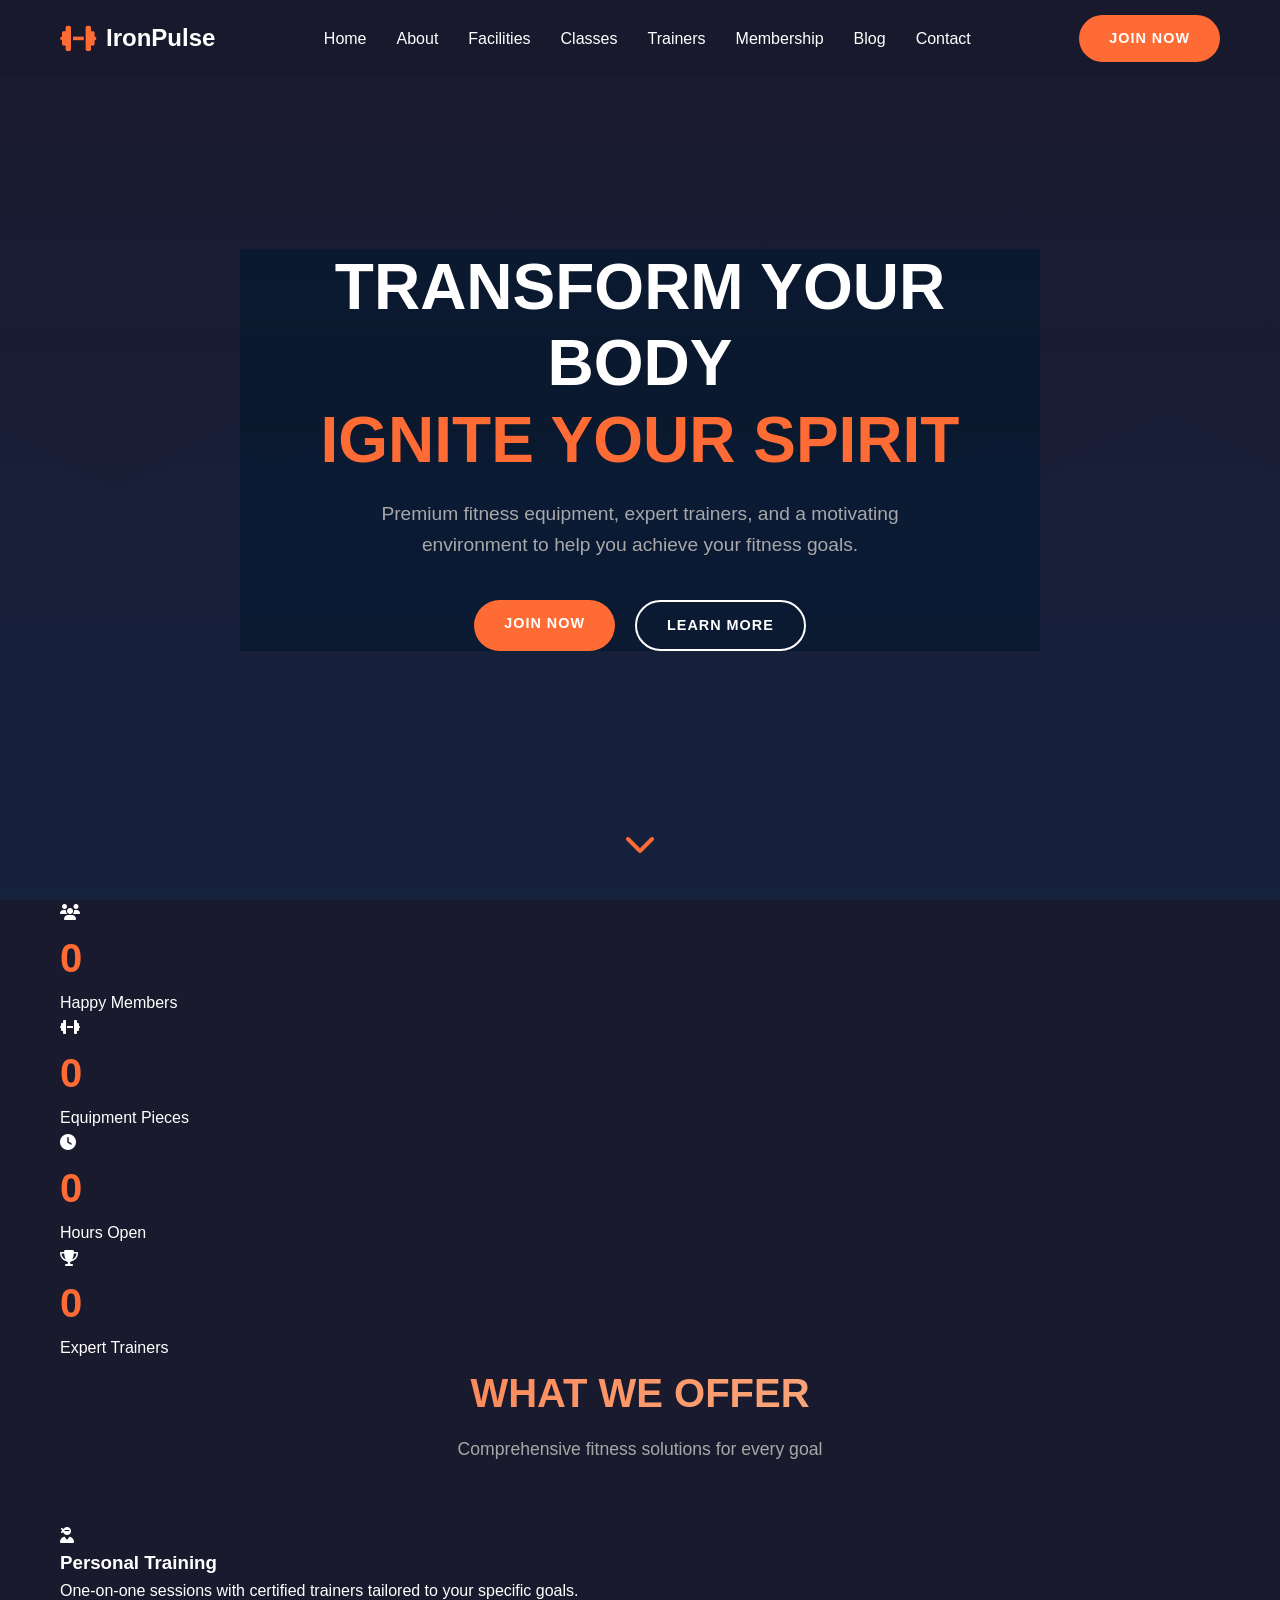
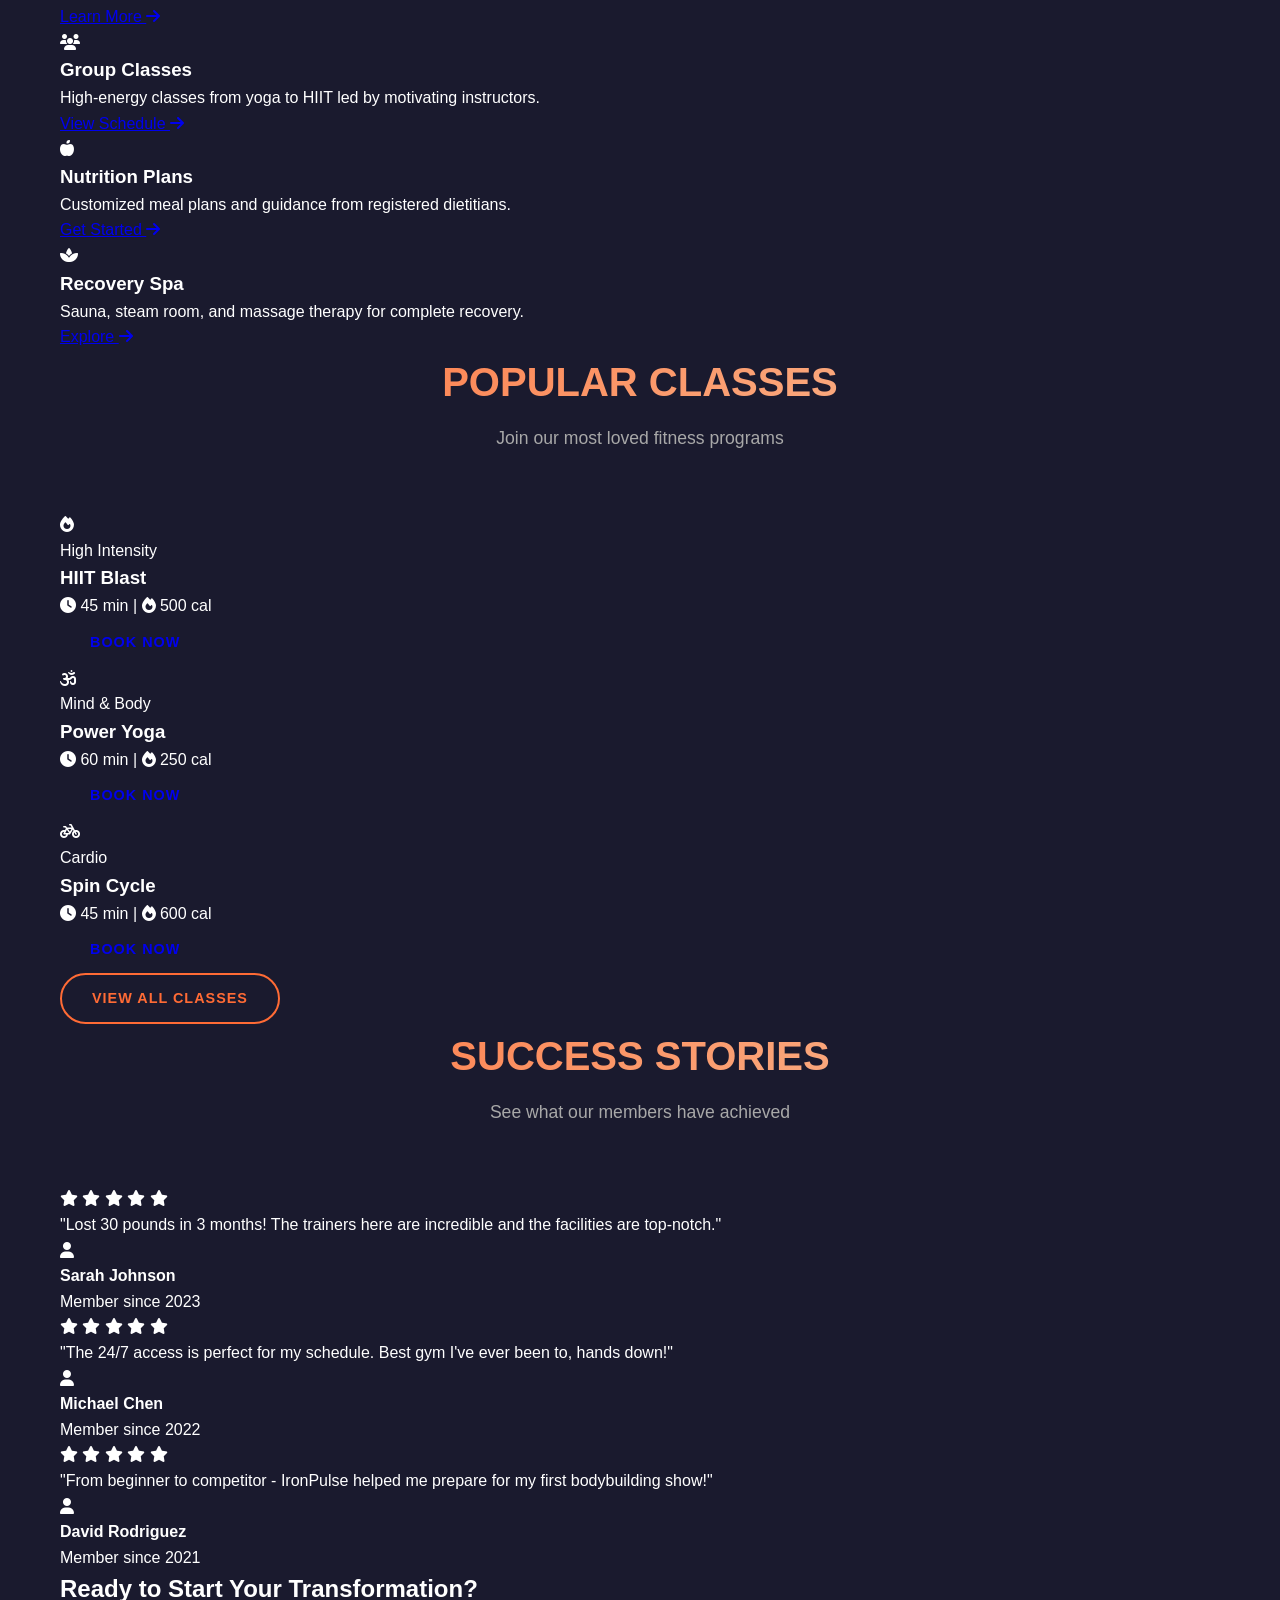
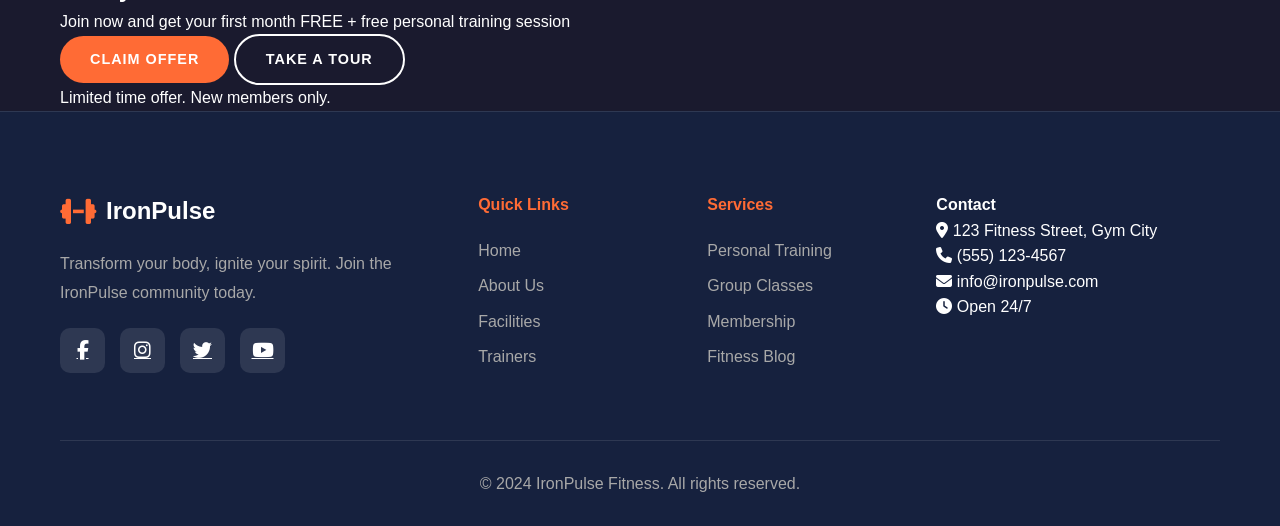
==== commit 4dd9d55c: "Addded features" ====
--- a/index.html
+++ b/index.html
@@ -3,19 +3,19 @@
 <head>
     <meta charset="UTF-8">
     <meta name="viewport" content="width=device-width, initial-scale=1.0">
-    <title>IronPulse Fitness - Premium Gym & Fitness Center</title>
-    <link rel="stylesheet" href="styles/main.css">
+    <title>IronPulse Fitness - Premium Gym</title>
+    <link rel="stylesheet" href="styles.css">
     <link rel="stylesheet" href="https://cdnjs.cloudflare.com/ajax/libs/font-awesome/6.4.0/css/all.min.css">
 </head>
 <body>
     <!-- Navigation -->
-    <nav class="navbar">
+    <nav class="navbar" id="navbar">
         <div class="nav-container">
             <a href="index.html" class="logo">
-                <i class="fas fa-bolt"></i>
+                <i class="fas fa-dumbbell"></i>
                 <span>IronPulse</span>
             </a>
-            <ul class="nav-links">
+            <ul class="nav-links" id="navLinks">
                 <li><a href="index.html" class="active">Home</a></li>
                 <li><a href="about.html">About</a></li>
                 <li><a href="facilities.html">Facilities</a></li>
@@ -23,10 +23,10 @@
                 <li><a href="trainers.html">Trainers</a></li>
                 <li><a href="membership.html">Membership</a></li>
                 <li><a href="blog.html">Blog</a></li>
-                <li><a href="gallery.html">Gallery</a></li>
                 <li><a href="contact.html">Contact</a></li>
             </ul>
-            <div class="hamburger">
+            <a href="membership.html" class="btn btn-primary nav-cta">Join Now</a>
+            <div class="hamburger" id="hamburger">
                 <span></span>
                 <span></span>
                 <span></span>
@@ -36,139 +36,147 @@
 
     <!-- Hero Section -->
     <section class="hero">
-        <div class="hero-content">
-            <span class="hero-badge">#1 Fitness Center in the City</span>
-            <h1 class="hero-title">Unleash Your<br><span>Inner Power</span></h1>
-            <p class="hero-text">State-of-the-art equipment, world-class trainers, and an electrifying atmosphere to transform your body and mind.</p>
-            <div class="hero-buttons">
-                <a href="membership.html" class="btn btn-primary">Start Your Journey</a>
-                <a href="about.html" class="btn btn-secondary">Learn More</a>
-            </div>
-            <div class="hero-stats stats-container">
-                <div class="hero-stat">
-                    <span class="hero-stat-number" data-target="15000">0</span>
-                    <span class="hero-stat-label">Square Feet</span>
-                </div>
-                <div class="hero-stat">
-                    <span class="hero-stat-number" data-target="5000">0</span>
-                    <span class="hero-stat-label">Happy Members</span>
-                </div>
-                <div class="hero-stat">
-                    <span class="hero-stat-number" data-target="50">0</span>
-                    <span class="hero-stat-label">Expert Trainers</span>
-                </div>
-                <div class="hero-stat">
-                    <span class="hero-stat-number" data-target="100">0</span>
-                    <span class="hero-stat-label">Weekly Classes</span>
-                </div>
-            </div>
-        </div>
-    </section>
-
-    <!-- Features Section -->
-    <section class="features">
+        <div class="hero-slider">
+            <div class="slide active" style="background: linear-gradient(rgba(10, 25, 47, 0.8), rgba(10, 25, 47, 0.9)), url('data:image/svg+xml,<svg xmlns=\'http://www.w3.org/2000/svg\' viewBox=\'0 0 1200 600\'><rect fill=\'%230a192f\' width=\'1200\' height=\'600\'/><path fill=\'%2311234f\' d=\'M0 300L50 325L100 300L150 275L200 300L250 325L300 300L350 275L400 300L450 325L500 300L550 275L600 300L650 325L700 300L750 275L800 300L850 325L900 300L950 275L1000 300L1050 325L1100 300L1150 275L1200 300V600H0V300Z\'/></svg>')">
+                <div class="hero-content">
+                    <h1 class="hero-title">Transform Your Body<br><span>Ignite Your Spirit</span></h1>
+                    <p class="hero-text">Premium fitness equipment, expert trainers, and a motivating environment to help you achieve your fitness goals.</p>
+                    <div class="hero-buttons">
+                        <a href="membership.html" class="btn btn-primary">Join Now</a>
+                        <a href="about.html" class="btn btn-secondary">Learn More</a>
+                    </div>
+                </div>
+            </div>
+        </div>
+        <div class="scroll-indicator">
+            <i class="fas fa-chevron-down"></i>
+        </div>
+    </section>
+
+    <!-- Quick Stats Bar -->
+    <section class="stats-bar">
+        <div class="container">
+            <div class="stats-grid">
+                <div class="stat-box">
+                    <i class="fas fa-users"></i>
+                    <div>
+                        <span class="stat-number" data-target="5000">0</span>
+                        <p>Happy Members</p>
+                    </div>
+                </div>
+                <div class="stat-box">
+                    <i class="fas fa-dumbbell"></i>
+                    <div>
+                        <span class="stat-number" data-target="150">0</span>
+                        <p>Equipment Pieces</p>
+                    </div>
+                </div>
+                <div class="stat-box">
+                    <i class="fas fa-clock"></i>
+                    <div>
+                        <span class="stat-number" data-target="24">0</span>
+                        <p>Hours Open</p>
+                    </div>
+                </div>
+                <div class="stat-box">
+                    <i class="fas fa-trophy"></i>
+                    <div>
+                        <span class="stat-number" data-target="50">0</span>
+                        <p>Expert Trainers</p>
+                    </div>
+                </div>
+            </div>
+        </div>
+    </section>
+
+    <!-- Featured Services -->
+    <section class="featured-services">
         <div class="container">
             <div class="section-header">
-                <h2 class="section-title">Why Choose Us</h2>
-                <p class="section-subtitle">Experience fitness at its finest</p>
-            </div>
-            <div class="features-grid">
-                <div class="feature-box">
-                    <div class="feature-icon">
-                        <i class="fas fa-dumbbell"></i>
-                    </div>
-                    <h3>Modern Equipment</h3>
-                    <p>Top-tier machines and free weights for every fitness level and goal.</p>
-                </div>
-                <div class="feature-box">
-                    <div class="feature-icon">
-                        <i class="fas fa-user-friends"></i>
-                    </div>
-                    <h3>Expert Trainers</h3>
-                    <p>Certified professionals dedicated to your success and safety.</p>
-                </div>
-                <div class="feature-box">
-                    <div class="feature-icon">
-                        <i class="fas fa-clock"></i>
-                    </div>
-                    <h3>24/7 Access</h3>
-                    <p>Train on your schedule with round-the-clock facility access.</p>
-                </div>
-                <div class="feature-box">
-                    <div class="feature-icon">
+                <h2 class="section-title">What We Offer</h2>
+                <p class="section-subtitle">Comprehensive fitness solutions for every goal</p>
+            </div>
+            <div class="services-grid">
+                <div class="service-card">
+                    <div class="service-icon">
+                        <i class="fas fa-user-ninja"></i>
+                    </div>
+                    <h3>Personal Training</h3>
+                    <p>One-on-one sessions with certified trainers tailored to your specific goals.</p>
+                    <a href="classes.html" class="link-arrow">Learn More <i class="fas fa-arrow-right"></i></a>
+                </div>
+                <div class="service-card">
+                    <div class="service-icon">
+                        <i class="fas fa-users"></i>
+                    </div>
+                    <h3>Group Classes</h3>
+                    <p>High-energy classes from yoga to HIIT led by motivating instructors.</p>
+                    <a href="classes.html" class="link-arrow">View Schedule <i class="fas fa-arrow-right"></i></a>
+                </div>
+                <div class="service-card">
+                    <div class="service-icon">
+                        <i class="fas fa-apple-alt"></i>
+                    </div>
+                    <h3>Nutrition Plans</h3>
+                    <p>Customized meal plans and guidance from registered dietitians.</p>
+                    <a href="classes.html" class="link-arrow">Get Started <i class="fas fa-arrow-right"></i></a>
+                </div>
+                <div class="service-card">
+                    <div class="service-icon">
                         <i class="fas fa-spa"></i>
                     </div>
-                    <h3>Recovery Zone</h3>
+                    <h3>Recovery Spa</h3>
                     <p>Sauna, steam room, and massage therapy for complete recovery.</p>
-                </div>
-            </div>
-        </div>
-    </section>
-
-    <!-- About Preview -->
-    <section class="about">
-        <div class="container">
-            <div class="about-grid">
-                <div class="about-content">
-                    <h2>Transform Your Body,<br>Transform Your Life</h2>
-                    <p>Since 2015, IronPulse has been the premier destination for fitness enthusiasts. Our 15,000 sq ft facility combines cutting-edge technology with expert coaching to deliver unparalleled results.</p>
-                    <ul class="about-list">
-                        <li><i class="fas fa-check"></i> Personalized training programs</li>
-                        <li><i class="fas fa-check"></i> State-of-the-art equipment</li>
-                        <li><i class="fas fa-check"></i> Nutrition & wellness coaching</li>
-                        <li><i class="fas fa-check"></i> Community & support</li>
-                    </ul>
-                    <a href="about.html" class="btn btn-primary">Discover Our Story</a>
-                </div>
-                <div class="about-images">
-                    <div class="about-img-main"></div>
-                    <div class="about-img-float">
-                        <i class="fas fa-trophy"></i>
-                    </div>
-                </div>
-            </div>
-        </div>
-    </section>
-
-    <!-- Classes Preview -->
-    <section class="features" style="background: var(--darker-color);">
+                    <a href="facilities.html" class="link-arrow">Explore <i class="fas fa-arrow-right"></i></a>
+                </div>
+            </div>
+        </div>
+    </section>
+
+    <!-- Featured Classes -->
+    <section class="featured-classes">
         <div class="container">
             <div class="section-header">
                 <h2 class="section-title">Popular Classes</h2>
-                <p class="section-subtitle">Find your perfect workout</p>
-            </div>
-            <div class="features-grid">
-                <div class="feature-box">
-                    <div class="feature-icon">
+                <p class="section-subtitle">Join our most loved fitness programs</p>
+            </div>
+            <div class="classes-slider">
+                <div class="class-card">
+                    <div class="class-image">
                         <i class="fas fa-fire"></i>
                     </div>
-                    <h3>HIIT Training</h3>
-                    <p>High-intensity intervals for maximum calorie burn and endurance.</p>
-                </div>
-                <div class="feature-box">
-                    <div class="feature-icon">
+                    <div class="class-info">
+                        <span class="class-tag">High Intensity</span>
+                        <h3>HIIT Blast</h3>
+                        <p><i class="fas fa-clock"></i> 45 min | <i class="fas fa-fire"></i> 500 cal</p>
+                        <a href="classes.html" class="btn btn-sm">Book Now</a>
+                    </div>
+                </div>
+                <div class="class-card">
+                    <div class="class-image bg-yoga">
                         <i class="fas fa-om"></i>
                     </div>
-                    <h3>Yoga & Pilates</h3>
-                    <p>Improve flexibility, balance, and mental clarity with expert instructors.</p>
-                </div>
-                <div class="feature-box">
-                    <div class="feature-icon">
+                    <div class="class-info">
+                        <span class="class-tag">Mind & Body</span>
+                        <h3>Power Yoga</h3>
+                        <p><i class="fas fa-clock"></i> 60 min | <i class="fas fa-fire"></i> 250 cal</p>
+                        <a href="classes.html" class="btn btn-sm">Book Now</a>
+                    </div>
+                </div>
+                <div class="class-card">
+                    <div class="class-image bg-spin">
                         <i class="fas fa-bicycle"></i>
                     </div>
-                    <h3>Spin Classes</h3>
-                    <p>High-energy cycling sessions with pumping music and motivating coaches.</p>
-                </div>
-                <div class="feature-box">
-                    <div class="feature-icon">
-                        <i class="fas fa-fist-raised"></i>
-                    </div>
-                    <h3>Boxing & MMA</h3>
-                    <p>Learn self-defense while building strength and confidence.</p>
-                </div>
-            </div>
-            <div style="text-align: center; margin-top: 50px;">
-                <a href="classes.html" class="btn btn-secondary">View Full Schedule</a>
+                    <div class="class-info">
+                        <span class="class-tag">Cardio</span>
+                        <h3>Spin Cycle</h3>
+                        <p><i class="fas fa-clock"></i> 45 min | <i class="fas fa-fire"></i> 600 cal</p>
+                        <a href="classes.html" class="btn btn-sm">Book Now</a>
+                    </div>
+                </div>
+            </div>
+            <div class="text-center mt-40">
+                <a href="classes.html" class="btn btn-outline">View All Classes</a>
             </div>
         </div>
     </section>
@@ -178,42 +186,63 @@
         <div class="container">
             <div class="section-header">
                 <h2 class="section-title">Success Stories</h2>
-                <p class="section-subtitle">What our members say</p>
-            </div>
-            <div class="testimonial-grid">
+                <p class="section-subtitle">See what our members have achieved</p>
+            </div>
+            <div class="testimonials-grid">
                 <div class="testimonial-card">
-                    <p class="testimonial-text">IronPulse completely transformed my approach to fitness. The trainers are incredibly knowledgeable and the community keeps me motivated every single day.</p>
+                    <div class="stars">
+                        <i class="fas fa-star"></i>
+                        <i class="fas fa-star"></i>
+                        <i class="fas fa-star"></i>
+                        <i class="fas fa-star"></i>
+                        <i class="fas fa-star"></i>
+                    </div>
+                    <p>"Lost 30 pounds in 3 months! The trainers here are incredible and the facilities are top-notch."</p>
                     <div class="testimonial-author">
-                        <div class="author-img">
+                        <div class="author-avatar">
                             <i class="fas fa-user"></i>
                         </div>
-                        <div class="author-info">
-                            <h4>Sarah Mitchell</h4>
-                            <p>Lost 30 lbs in 6 months</p>
+                        <div>
+                            <h4>Sarah Johnson</h4>
+                            <span>Member since 2023</span>
                         </div>
                     </div>
                 </div>
                 <div class="testimonial-card">
-                    <p class="testimonial-text">Best gym I've ever been to. The equipment is always clean and available, and the 24/7 access fits perfectly with my busy schedule.</p>
+                    <div class="stars">
+                        <i class="fas fa-star"></i>
+                        <i class="fas fa-star"></i>
+                        <i class="fas fa-star"></i>
+                        <i class="fas fa-star"></i>
+                        <i class="fas fa-star"></i>
+                    </div>
+                    <p>"The 24/7 access is perfect for my schedule. Best gym I've ever been to, hands down!"</p>
                     <div class="testimonial-author">
-                        <div class="author-img">
+                        <div class="author-avatar">
                             <i class="fas fa-user"></i>
                         </div>
-                        <div class="author-info">
-                            <h4>James Rodriguez</h4>
-                            <p>Member since 2020</p>
+                        <div>
+                            <h4>Michael Chen</h4>
+                            <span>Member since 2022</span>
                         </div>
                     </div>
                 </div>
                 <div class="testimonial-card">
-                    <p class="testimonial-text">The personal training here is next level. My trainer helped me prepare for my first marathon and I couldn't have done it without them.</p>
+                    <div class="stars">
+                        <i class="fas fa-star"></i>
+                        <i class="fas fa-star"></i>
+                        <i class="fas fa-star"></i>
+                        <i class="fas fa-star"></i>
+                        <i class="fas fa-star"></i>
+                    </div>
+                    <p>"From beginner to competitor - IronPulse helped me prepare for my first bodybuilding show!"</p>
                     <div class="testimonial-author">
-                        <div class="author-img">
+                        <div class="author-avatar">
                             <i class="fas fa-user"></i>
                         </div>
-                        <div class="author-info">
-                            <h4>Emily Chen</h4>
-                            <p>Marathon Runner</p>
+                        <div>
+                            <h4>David Rodriguez</h4>
+                            <span>Member since 2021</span>
                         </div>
                     </div>
                 </div>
@@ -224,13 +253,14 @@
     <!-- CTA Section -->
     <section class="cta-section">
         <div class="container">
-            <div class="cta-content">
+            <div class="cta-box">
                 <h2>Ready to Start Your Transformation?</h2>
-                <p>Join IronPulse today and get your first week FREE. No commitment, no excuses.</p>
-                <div class="hero-buttons">
-                    <a href="membership.html" class="btn btn-primary">Claim Free Week</a>
-                    <a href="contact.html" class="btn btn-outline">Contact Us</a>
-                </div>
+                <p>Join now and get your first month FREE + free personal training session</p>
+                <div class="cta-buttons">
+                    <a href="membership.html" class="btn btn-primary btn-lg">Claim Offer</a>
+                    <a href="contact.html" class="btn btn-secondary btn-lg">Take a Tour</a>
+                </div>
+                <p class="cta-note">Limited time offer. New members only.</p>
             </div>
         </div>
     </section>
@@ -238,18 +268,19 @@
     <!-- Footer -->
     <footer class="footer">
         <div class="container">
-            <div class="footer-grid">
+            <div class="footer-content">
                 <div class="footer-brand">
                     <a href="index.html" class="logo">
-                        <i class="fas fa-bolt"></i>
+                        <i class="fas fa-dumbbell"></i>
                         <span>IronPulse</span>
                     </a>
-                    <p>Transform your body, unleash your potential. Join the most electrifying fitness community in the city.</p>
-                    <ul class="footer-contact">
-                        <li><i class="fas fa-map-marker-alt"></i> 123 Fitness Street, Gym City</li>
-                        <li><i class="fas fa-phone"></i> (555) 123-4567</li>
-                        <li><i class="fas fa-envelope"></i> info@ironpulse.com</li>
-                    </ul>
+                    <p>Transform your body, ignite your spirit. Join the IronPulse community today.</p>
+                    <div class="social-links">
+                        <a href="#"><i class="fab fa-facebook-f"></i></a>
+                        <a href="#"><i class="fab fa-instagram"></i></a>
+                        <a href="#"><i class="fab fa-twitter"></i></a>
+                        <a href="#"><i class="fab fa-youtube"></i></a>
+                    </div>
                 </div>
                 <div class="footer-links">
                     <h4>Quick Links</h4>
@@ -258,26 +289,36 @@
                         <li><a href="about.html">About Us</a></li>
                         <li><a href="facilities.html">Facilities</a></li>
                         <li><a href="trainers.html">Trainers</a></li>
-                        <li><a href="contact.html">Contact</a></li>
                     </ul>
                 </div>
-                <div class="footer-services">
+                <div class="footer-links">
                     <h4>Services</h4>
                     <ul>
+                        <li><a href="classes.html">Personal Training</a></li>
                         <li><a href="classes.html">Group Classes</a></li>
-                        <li><a href="membership.html">Personal Training</a></li>
-                        <li><a href="membership.html">Nutrition Plans</a></li>
-                        <li><a href="membership.html">Online Coaching</a></li>
+                        <li><a href="membership.html">Membership</a></li>
+                        <li><a href="blog.html">Fitness Blog</a></li>
                     </ul>
                 </div>
-                <div class="footer-newsletter">
-                    <h4>Stay Energized</h4>
-                    <p>Subscribe for fitness tips, exclusive offers, and event updates.</p>
-                    <form class="newsletter-form" id="newsletterForm">
-                        <input type="email" placeholder="Enter your email" required>
-                        <button type="submit"><i class="fas fa-paper-plane"></i></button>
-                    </form>
+                <div class="footer-contact">
+                    <h4>Contact</h4>
+                    <p><i class="fas fa-map-marker-alt"></i> 123 Fitness Street, Gym City</p>
+                    <p><i class="fas fa-phone"></i> (555) 123-4567</p>
+                    <p><i class="fas fa-envelope"></i> info@ironpulse.com</p>
+                    <p><i class="fas fa-clock"></i> Open 24/7</p>
                 </div>
             </div>
             <div class="footer-bottom">
-                <p>&copy; 2024 IronPulse Fitness. All rights reserved.</p>+                <p>&copy; 2024 IronPulse Fitness. All rights reserved.</p>
+            </div>
+        </div>
+    </footer>
+
+    <!-- Back to Top -->
+    <button class="back-to-top" id="backToTop">
+        <i class="fas fa-arrow-up"></i>
+    </button>
+
+    <script src="script.js"></script>
+</body>
+</html>
--- a/styles.css
+++ b/styles.css
@@ -0,0 +1,1098 @@
+/* CSS Variables */
+:root {
+    --primary-color: #ff6b35;
+    --secondary-color: #f7c59f;
+    --accent-color: #2ec4b6;
+    --dark-color: #1a1a2e;
+    --darker-color: #16213e;
+    --light-color: #ffffff;
+    --gray-color: #a8a8a8;
+    --transition: all 0.3s ease;
+}
+
+/* Reset & Base */
+* {
+    margin: 0;
+    padding: 0;
+    box-sizing: border-box;
+}
+
+html {
+    scroll-behavior: smooth;
+}
+
+body {
+    font-family: 'Segoe UI', Tahoma, Geneva, Verdana, sans-serif;
+    background-color: var(--dark-color);
+    color: var(--light-color);
+    line-height: 1.6;
+    overflow-x: hidden;
+}
+
+.container {
+    max-width: 1200px;
+    margin: 0 auto;
+    padding: 0 20px;
+}
+
+/* Buttons */
+.btn {
+    display: inline-block;
+    padding: 12px 30px;
+    border-radius: 50px;
+    text-decoration: none;
+    font-weight: 600;
+    text-transform: uppercase;
+    letter-spacing: 1px;
+    transition: var(--transition);
+    cursor: pointer;
+    border: none;
+    font-size: 0.9rem;
+}
+
+.btn-primary {
+    background: var(--primary-color);
+    color: var(--light-color);
+}
+
+.btn-primary:hover {
+    background: #e55a2b;
+    transform: translateY(-3px);
+    box-shadow: 0 10px 20px rgba(255, 107, 53, 0.3);
+}
+
+.btn-secondary {
+    background: transparent;
+    color: var(--light-color);
+    border: 2px solid var(--light-color);
+}
+
+.btn-secondary:hover {
+    background: var(--light-color);
+    color: var(--dark-color);
+}
+
+.btn-outline {
+    background: transparent;
+    color: var(--primary-color);
+    border: 2px solid var(--primary-color);
+}
+
+.btn-outline:hover {
+    background: var(--primary-color);
+    color: var(--light-color);
+}
+
+.btn-full {
+    width: 100%;
+}
+
+/* Section Headers */
+.section-header {
+    text-align: center;
+    margin-bottom: 60px;
+}
+
+.section-title {
+    font-size: 2.5rem;
+    font-weight: 800;
+    text-transform: uppercase;
+    margin-bottom: 10px;
+    background: linear-gradient(135deg, var(--primary-color), var(--secondary-color));
+    -webkit-background-clip: text;
+    -webkit-text-fill-color: transparent;
+    background-clip: text;
+}
+
+.section-subtitle {
+    color: var(--gray-color);
+    font-size: 1.1rem;
+}
+
+/* Navigation */
+.navbar {
+    position: fixed;
+    top: 0;
+    left: 0;
+    right: 0;
+    z-index: 1000;
+    background: rgba(26, 26, 46, 0.95);
+    backdrop-filter: blur(10px);
+    padding: 15px 0;
+    transition: var(--transition);
+}
+
+.navbar.scrolled {
+    padding: 10px 0;
+    box-shadow: 0 5px 20px rgba(0, 0, 0, 0.3);
+}
+
+.nav-container {
+    max-width: 1200px;
+    margin: 0 auto;
+    padding: 0 20px;
+    display: flex;
+    justify-content: space-between;
+    align-items: center;
+}
+
+.logo {
+    display: flex;
+    align-items: center;
+    gap: 10px;
+    font-size: 1.5rem;
+    font-weight: 800;
+    color: var(--light-color);
+    text-decoration: none;
+}
+
+.logo i {
+    color: var(--primary-color);
+    font-size: 1.8rem;
+}
+
+.nav-links {
+    display: flex;
+    list-style: none;
+    gap: 30px;
+}
+
+.nav-links a {
+    color: var(--light-color);
+    text-decoration: none;
+    font-weight: 500;
+    transition: var(--transition);
+    position: relative;
+}
+
+.nav-links a::after {
+    content: '';
+    position: absolute;
+    bottom: -5px;
+    left: 0;
+    width: 0;
+    height: 2px;
+    background: var(--primary-color);
+    transition: var(--transition);
+}
+
+.nav-links a:hover::after,
+.nav-links a.active::after {
+    width: 100%;
+}
+
+.nav-links a:hover,
+.nav-links a.active {
+    color: var(--primary-color);
+}
+
+.hamburger {
+    display: none;
+    flex-direction: column;
+    cursor: pointer;
+    gap: 5px;
+}
+
+.hamburger span {
+    width: 25px;
+    height: 3px;
+    background: var(--light-color);
+    transition: var(--transition);
+}
+
+/* Hero Section */
+.hero {
+    height: 100vh;
+    display: flex;
+    align-items: center;
+    justify-content: center;
+    text-align: center;
+    background: linear-gradient(rgba(26, 26, 46, 0.8), rgba(22, 33, 62, 0.9)),
+                url('data:image/svg+xml,<svg xmlns="http://www.w3.org/2000/svg" viewBox="0 0 1200 600"><rect fill="%231a1a2e" width="1200" height="600"/><path fill="%2316213e" d="M0 300L50 325L100 300L150 275L200 300L250 325L300 300L350 275L400 300L450 325L500 300L550 275L600 300L650 325L700 300L750 275L800 300L850 325L900 300L950 275L1000 300L1050 325L1100 300L1150 275L1200 300V600H0V300Z"/></svg>');
+    background-size: cover;
+    background-position: center;
+    position: relative;
+}
+
+.hero-content {
+    max-width: 800px;
+    padding: 0 20px;
+    animation: fadeInUp 1s ease;
+}
+
+.hero-title {
+    font-size: 4rem;
+    font-weight: 900;
+    line-height: 1.2;
+    margin-bottom: 20px;
+    text-transform: uppercase;
+}
+
+.hero-title span {
+    color: var(--primary-color);
+    display: block;
+}
+
+.hero-text {
+    font-size: 1.2rem;
+    color: var(--gray-color);
+    margin-bottom: 40px;
+    max-width: 600px;
+    margin-left: auto;
+    margin-right: auto;
+}
+
+.hero-buttons {
+    display: flex;
+    gap: 20px;
+    justify-content: center;
+    flex-wrap: wrap;
+}
+
+.scroll-indicator {
+    position: absolute;
+    bottom: 30px;
+    left: 50%;
+    transform: translateX(-50%);
+    animation: bounce 2s infinite;
+    color: var(--primary-color);
+    font-size: 2rem;
+}
+
+@keyframes fadeInUp {
+    from {
+        opacity: 0;
+        transform: translateY(30px);
+    }
+    to {
+        opacity: 1;
+        transform: translateY(0);
+    }
+}
+
+@keyframes bounce {
+    0%, 20%, 50%, 80%, 100% {
+        transform: translateX(-50%) translateY(0);
+    }
+    40% {
+        transform: translateX(-50%) translateY(-10px);
+    }
+    60% {
+        transform: translateX(-50%) translateY(-5px);
+    }
+}
+
+/* About Section */
+.about {
+    padding: 100px 0;
+    background: var(--darker-color);
+}
+
+.about-content {
+    display: grid;
+    grid-template-columns: 1fr 1fr;
+    gap: 60px;
+    align-items: center;
+}
+
+.about-image {
+    position: relative;
+}
+
+.image-frame {
+    width: 100%;
+    height: 400px;
+    background: linear-gradient(135deg, var(--primary-color), var(--secondary-color));
+    border-radius: 20px;
+    display: flex;
+    align-items: center;
+    justify-content: center;
+    font-size: 8rem;
+    color: var(--light-color);
+    box-shadow: 0 20px 40px rgba(255, 107, 53, 0.3);
+}
+
+.about-text h3 {
+    font-size: 2rem;
+    margin-bottom: 20px;
+    color: var(--primary-color);
+}
+
+.about-text > p {
+    color: var(--gray-color);
+    margin-bottom: 30px;
+    font-size: 1.1rem;
+}
+
+.about-features {
+    list-style: none;
+    margin-bottom: 40px;
+}
+
+.about-features li {
+    padding: 10px 0;
+    color: var(--light-color);
+    display: flex;
+    align-items: center;
+    gap: 10px;
+}
+
+.about-features i {
+    color: var(--accent-color);
+}
+
+.stats {
+    display: grid;
+    grid-template-columns: repeat(3, 1fr);
+    gap: 30px;
+}
+
+.stat-item {
+    text-align: center;
+    padding: 20px;
+    background: rgba(255, 255, 255, 0.05);
+    border-radius: 15px;
+}
+
+.stat-number {
+    display: block;
+    font-size: 2.5rem;
+    font-weight: 800;
+    color: var(--primary-color);
+}
+
+.stat-label {
+    color: var(--gray-color);
+    font-size: 0.9rem;
+}
+
+/* Facilities Section */
+.facilities {
+    padding: 100px 0;
+    background: var(--dark-color);
+}
+
+.facilities-grid {
+    display: grid;
+    grid-template-columns: repeat(auto-fit, minmax(300px, 1fr));
+    gap: 30px;
+}
+
+.facility-card {
+    background: rgba(255, 255, 255, 0.05);
+    padding: 40px 30px;
+    border-radius: 20px;
+    text-align: center;
+    transition: var(--transition);
+    border: 1px solid rgba(255, 255, 255, 0.1);
+}
+
+.facility-card:hover {
+    transform: translateY(-10px);
+    background: rgba(255, 255, 255, 0.1);
+    border-color: var(--primary-color);
+}
+
+.facility-icon {
+    width: 80px;
+    height: 80px;
+    background: linear-gradient(135deg, var(--primary-color), var(--secondary-color));
+    border-radius: 50%;
+    display: flex;
+    align-items: center;
+    justify-content: center;
+    margin: 0 auto 20px;
+    font-size: 2rem;
+    color: var(--light-color);
+}
+
+.facility-card h3 {
+    font-size: 1.3rem;
+    margin-bottom: 15px;
+}
+
+.facility-card p {
+    color: var(--gray-color);
+    font-size: 0.95rem;
+}
+
+/* Services Section */
+.services {
+    padding: 100px 0;
+    background: var(--darker-color);
+}
+
+.services-container {
+    max-width: 900px;
+    margin: 0 auto;
+}
+
+.service-tabs {
+    display: flex;
+    justify-content: center;
+    gap: 10px;
+    margin-bottom: 40px;
+    flex-wrap: wrap;
+}
+
+.tab-btn {
+    padding: 12px 25px;
+    background: rgba(255, 255, 255, 0.05);
+    border: 2px solid transparent;
+    color: var(--light-color);
+    border-radius: 50px;
+    cursor: pointer;
+    transition: var(--transition);
+    font-weight: 500;
+}
+
+.tab-btn:hover,
+.tab-btn.active {
+    background: var(--primary-color);
+    border-color: var(--primary-color);
+}
+
+.tab-content {
+    background: rgba(255, 255, 255, 0.05);
+    border-radius: 20px;
+    padding: 40px;
+}
+
+.tab-pane {
+    display: none;
+    animation: fadeIn 0.5s ease;
+}
+
+.tab-pane.active {
+    display: block;
+}
+
+@keyframes fadeIn {
+    from { opacity: 0; }
+    to { opacity: 1; }
+}
+
+.service-content {
+    display: grid;
+    grid-template-columns: 200px 1fr;
+    gap: 40px;
+    align-items: center;
+}
+
+.service-image {
+    width: 200px;
+    height: 200px;
+    background: linear-gradient(135deg, var(--primary-color), var(--secondary-color));
+    border-radius: 20px;
+    display: flex;
+    align-items: center;
+    justify-content: center;
+    font-size: 5rem;
+    color: var(--light-color);
+}
+
+.service-text h3 {
+    font-size: 1.8rem;
+    margin-bottom: 15px;
+    color: var(--primary-color);
+}
+
+.service-text > p {
+    color: var(--gray-color);
+    margin-bottom: 20px;
+}
+
+.service-text ul {
+    list-style: none;
+    margin-bottom: 30px;
+}
+
+.service-text li {
+    padding: 8px 0;
+    color: var(--light-color);
+    display: flex;
+    align-items: center;
+    gap: 10px;
+}
+
+.service-text li::before {
+    content: '✓';
+    color: var(--accent-color);
+    font-weight: bold;
+}
+
+/* Trainers Section */
+.trainers {
+    padding: 100px 0;
+    background: var(--dark-color);
+}
+
+.trainers-grid {
+    display: grid;
+    grid-template-columns: repeat(auto-fit, minmax(250px, 1fr));
+    gap: 30px;
+}
+
+.trainer-card {
+    background: rgba(255, 255, 255, 0.05);
+    border-radius: 20px;
+    padding: 30px;
+    text-align: center;
+    transition: var(--transition);
+    border: 1px solid rgba(255, 255, 255, 0.1);
+}
+
+.trainer-card:hover {
+    transform: translateY(-10px);
+    border-color: var(--primary-color);
+}
+
+.trainer-image {
+    width: 120px;
+    height: 120px;
+    background: linear-gradient(135deg, var(--primary-color), var(--secondary-color));
+    border-radius: 50%;
+    margin: 0 auto 20px;
+    display: flex;
+    align-items: center;
+    justify-content: center;
+    font-size: 4rem;
+    color: var(--light-color);
+}
+
+.trainer-card h3 {
+    font-size: 1.3rem;
+    margin-bottom: 5px;
+}
+
+.trainer-role {
+    color: var(--primary-color);
+    font-size: 0.9rem;
+    margin-bottom: 15px;
+}
+
+.trainer-bio {
+    color: var(--gray-color);
+    font-size: 0.9rem;
+    margin-bottom: 20px;
+}
+
+.trainer-social {
+    display: flex;
+    justify-content: center;
+    gap: 15px;
+}
+
+.trainer-social a {
+    width: 35px;
+    height: 35px;
+    background: rgba(255, 255, 255, 0.1);
+    border-radius: 50%;
+    display: flex;
+    align-items: center;
+    justify-content: center;
+    color: var(--light-color);
+    transition: var(--transition);
+}
+
+.trainer-social a:hover {
+    background: var(--primary-color);
+    transform: translateY(-3px);
+}
+
+/* Membership Section */
+.membership {
+    padding: 100px 0;
+    background: var(--darker-color);
+}
+
+.pricing-toggle {
+    display: flex;
+    justify-content: center;
+    align-items: center;
+    gap: 15px;
+    margin-bottom: 50px;
+}
+
+.toggle-label {
+    font-weight: 500;
+}
+
+.save-badge {
+    background: var(--accent-color);
+    color: var(--dark-color);
+    padding: 2px 8px;
+    border-radius: 10px;
+    font-size: 0.75rem;
+    font-weight: 700;
+    margin-left: 5px;
+}
+
+.switch {
+    position: relative;
+    display: inline-block;
+    width: 60px;
+    height: 30px;
+}
+
+.switch input {
+    opacity: 0;
+    width: 0;
+    height: 0;
+}
+
+.slider {
+    position: absolute;
+    cursor: pointer;
+    top: 0;
+    left: 0;
+    right: 0;
+    bottom: 0;
+    background: rgba(255, 255, 255, 0.2);
+    transition: var(--transition);
+    border-radius: 30px;
+}
+
+.slider::before {
+    position: absolute;
+    content: '';
+    height: 22px;
+    width: 22px;
+    left: 4px;
+    bottom: 4px;
+    background: var(--light-color);
+    transition: var(--transition);
+    border-radius: 50%;
+}
+
+input:checked + .slider {
+    background: var(--primary-color);
+}
+
+input:checked + .slider::before {
+    transform: translateX(30px);
+}
+
+.pricing-grid {
+    display: grid;
+    grid-template-columns: repeat(auto-fit, minmax(300px, 1fr));
+    gap: 30px;
+    max-width: 1000px;
+    margin: 0 auto;
+}
+
+.pricing-card {
+    background: rgba(255, 255, 255, 0.05);
+    border-radius: 20px;
+    padding: 40px 30px;
+    text-align: center;
+    border: 1px solid rgba(255, 255, 255, 0.1);
+    position: relative;
+    transition: var(--transition);
+}
+
+.pricing-card:hover {
+    transform: translateY(-10px);
+    border-color: var(--primary-color);
+}
+
+.pricing-card.featured {
+    border-color: var(--primary-color);
+    transform: scale(1.05);
+}
+
+.pricing-card.featured:hover {
+    transform: scale(1.05) translateY(-10px);
+}
+
+.popular-badge {
+    position: absolute;
+    top: -12px;
+    left: 50%;
+    transform: translateX(-50%);
+    background: var(--primary-color);
+    color: var(--light-color);
+    padding: 5px 20px;
+    border-radius: 20px;
+    font-size: 0.8rem;
+    font-weight: 600;
+}
+
+.plan-name {
+    font-size: 1.5rem;
+    margin-bottom: 20px;
+    text-transform: uppercase;
+}
+
+.plan-price {
+    margin-bottom: 30px;
+}
+
+.currency {
+    font-size: 1.5rem;
+    vertical-align: top;
+}
+
+.amount {
+    font-size: 4rem;
+    font-weight: 800;
+    color: var(--primary-color);
+}
+
+.period {
+    color: var(--gray-color);
+}
+
+.plan-features {
+    list-style: none;
+    margin-bottom: 30px;
+    text-align: left;
+}
+
+.plan-features li {
+    padding: 10px 0;
+    border-bottom: 1px solid rgba(255, 255, 255, 0.1);
+    display: flex;
+    align-items: center;
+    gap: 10px;
+}
+
+.plan-features li.disabled {
+    color: var(--gray-color);
+    opacity: 0.5;
+}
+
+.plan-features i {
+    color: var(--accent-color);
+}
+
+.plan-features li.disabled i {
+    color: var(--gray-color);
+}
+
+/* Contact Section */
+.contact {
+    padding: 100px 0;
+    background: var(--dark-color);
+}
+
+.contact-content {
+    display: grid;
+    grid-template-columns: 1fr 1fr;
+    gap: 60px;
+}
+
+.contact-info {
+    display: flex;
+    flex-direction: column;
+    gap: 30px;
+}
+
+.info-item {
+    display: flex;
+    align-items: flex-start;
+    gap: 20px;
+}
+
+.info-item i {
+    width: 50px;
+    height: 50px;
+    background: linear-gradient(135deg, var(--primary-color), var(--secondary-color));
+    border-radius: 10px;
+    display: flex;
+    align-items: center;
+    justify-content: center;
+    font-size: 1.2rem;
+    flex-shrink: 0;
+}
+
+.info-item h4 {
+    margin-bottom: 5px;
+    color: var(--primary-color);
+}
+
+.info-item p {
+    color: var(--gray-color);
+}
+
+.social-links {
+    display: flex;
+    gap: 15px;
+    margin-top: 20px;
+}
+
+.social-links a {
+    width: 45px;
+    height: 45px;
+    background: rgba(255, 255, 255, 0.1);
+    border-radius: 10px;
+    display: flex;
+    align-items: center;
+    justify-content: center;
+    color: var(--light-color);
+    font-size: 1.2rem;
+    transition: var(--transition);
+}
+
+.social-links a:hover {
+    background: var(--primary-color);
+    transform: translateY(-5px);
+}
+
+.contact-form {
+    background: rgba(255, 255, 255, 0.05);
+    padding: 40px;
+    border-radius: 20px;
+}
+
+.form-group {
+    margin-bottom: 20px;
+}
+
+.form-group input,
+.form-group select,
+.form-group textarea {
+    width: 100%;
+    padding: 15px;
+    background: rgba(255, 255, 255, 0.1);
+    border: 1px solid rgba(255, 255, 255, 0.1);
+    border-radius: 10px;
+    color: var(--light-color);
+    font-family: inherit;
+    transition: var(--transition);
+}
+
+.form-group input:focus,
+.form-group select:focus,
+.form-group textarea:focus {
+    outline: none;
+    border-color: var(--primary-color);
+}
+
+.form-group input::placeholder,
+.form-group textarea::placeholder {
+    color: var(--gray-color);
+}
+
+.form-group select {
+    cursor: pointer;
+    appearance: none;
+    background-image: url("data:image/svg+xml,%3Csvg xmlns='http://www.w3.org/2000/svg' width='12' height='12' fill='%23a8a8a8' viewBox='0 0 16 16'%3E%3Cpath d='M8 11L3 6h10l-5 5z'/%3E%3C/svg%3E");
+    background-repeat: no-repeat;
+    background-position: right 15px center;
+}
+
+.form-group select option {
+    background: var(--dark-color);
+}
+
+/* Footer */
+.footer {
+    background: var(--darker-color);
+    padding: 80px 0 30px;
+    border-top: 1px solid rgba(255, 255, 255, 0.1);
+}
+
+.footer-content {
+    display: grid;
+    grid-template-columns: 2fr 1fr 1fr 1.5fr;
+    gap: 40px;
+    margin-bottom: 60px;
+}
+
+.footer-brand .logo {
+    margin-bottom: 20px;
+    display: inline-flex;
+}
+
+.footer-brand p {
+    color: var(--gray-color);
+    line-height: 1.8;
+}
+
+.footer-links h4 {
+    margin-bottom: 20px;
+    color: var(--primary-color);
+}
+
+.footer-links ul {
+    list-style: none;
+}
+
+.footer-links li {
+    margin-bottom: 10px;
+}
+
+.footer-links a {
+    color: var(--gray-color);
+    text-decoration: none;
+    transition: var(--transition);
+}
+
+.footer-links a:hover {
+    color: var(--primary-color);
+    padding-left: 5px;
+}
+
+.footer-newsletter h4 {
+    margin-bottom: 20px;
+    color: var(--primary-color);
+}
+
+.footer-newsletter > p {
+    color: var(--gray-color);
+    margin-bottom: 20px;
+}
+
+.newsletter-form {
+    display: flex;
+    gap: 10px;
+}
+
+.newsletter-form input {
+    flex: 1;
+    padding: 12px;
+    background: rgba(255, 255, 255, 0.1);
+    border: 1px solid rgba(255, 255, 255, 0.1);
+    border-radius: 50px;
+    color: var(--light-color);
+    font-family: inherit;
+}
+
+.newsletter-form input::placeholder {
+    color: var(--gray-color);
+}
+
+.newsletter-form button {
+    width: 45px;
+    height: 45px;
+    background: var(--primary-color);
+    border: none;
+    border-radius: 50%;
+    color: var(--light-color);
+    cursor: pointer;
+    transition: var(--transition);
+}
+
+.newsletter-form button:hover {
+    background: #e55a2b;
+    transform: scale(1.1);
+}
+
+.footer-bottom {
+    text-align: center;
+    padding-top: 30px;
+    border-top: 1px solid rgba(255, 255, 255, 0.1);
+    color: var(--gray-color);
+}
+
+/* Back to Top Button */
+.back-to-top {
+    position: fixed;
+    bottom: 30px;
+    right: 30px;
+    width: 50px;
+    height: 50px;
+    background: var(--primary-color);
+    border: none;
+    border-radius: 50%;
+    color: var(--light-color);
+    font-size: 1.2rem;
+    cursor: pointer;
+    opacity: 0;
+    visibility: hidden;
+    transition: var(--transition);
+    z-index: 999;
+}
+
+.back-to-top.visible {
+    opacity: 1;
+    visibility: visible;
+}
+
+.back-to-top:hover {
+    background: #e55a2b;
+    transform: translateY(-5px);
+}
+
+/* Responsive Design */
+@media (max-width: 992px) {
+    .about-content,
+    .contact-content {
+        grid-template-columns: 1fr;
+    }
+    
+    .about-image {
+        order: -1;
+    }
+    
+    .service-content {
+        grid-template-columns: 1fr;
+        text-align: center;
+    }
+    
+    .service-image {
+        margin: 0 auto;
+    }
+    
+    .footer-content {
+        grid-template-columns: 1fr 1fr;
+    }
+}
+
+@media (max-width: 768px) {
+    .nav-links {
+        position: fixed;
+        top: 70px;
+        left: -100%;
+        width: 100%;
+        height: calc(100vh - 70px);
+        background: var(--dark-color);
+        flex-direction: column;
+        align-items: center;
+        padding: 40px 0;
+        transition: var(--transition);
+    }
+    
+    .nav-links.active {
+        left: 0;
+    }
+    
+    .hamburger {
+        display: flex;
+    }
+    
+    .hero-title {
+        font-size: 2.5rem;
+    }
+    
+    .section-title {
+        font-size: 2rem;
+    }
+    
+    .stats {
+        grid-template-columns: 1fr;
+    }
+    
+    .pricing-card.featured {
+        transform: scale(1);
+    }
+    
+    .pricing-card.featured:hover {
+        transform: scale(1) translateY(-10px);
+    }
+    
+    .footer-content {
+        grid-template-columns: 1fr;
+        text-align: center;
+    }
+    
+    .social-links {
+        justify-content: center;
+    }
+    
+    .newsletter-form {
+        max-width: 400px;
+        margin: 0 auto;
+    }
+}
